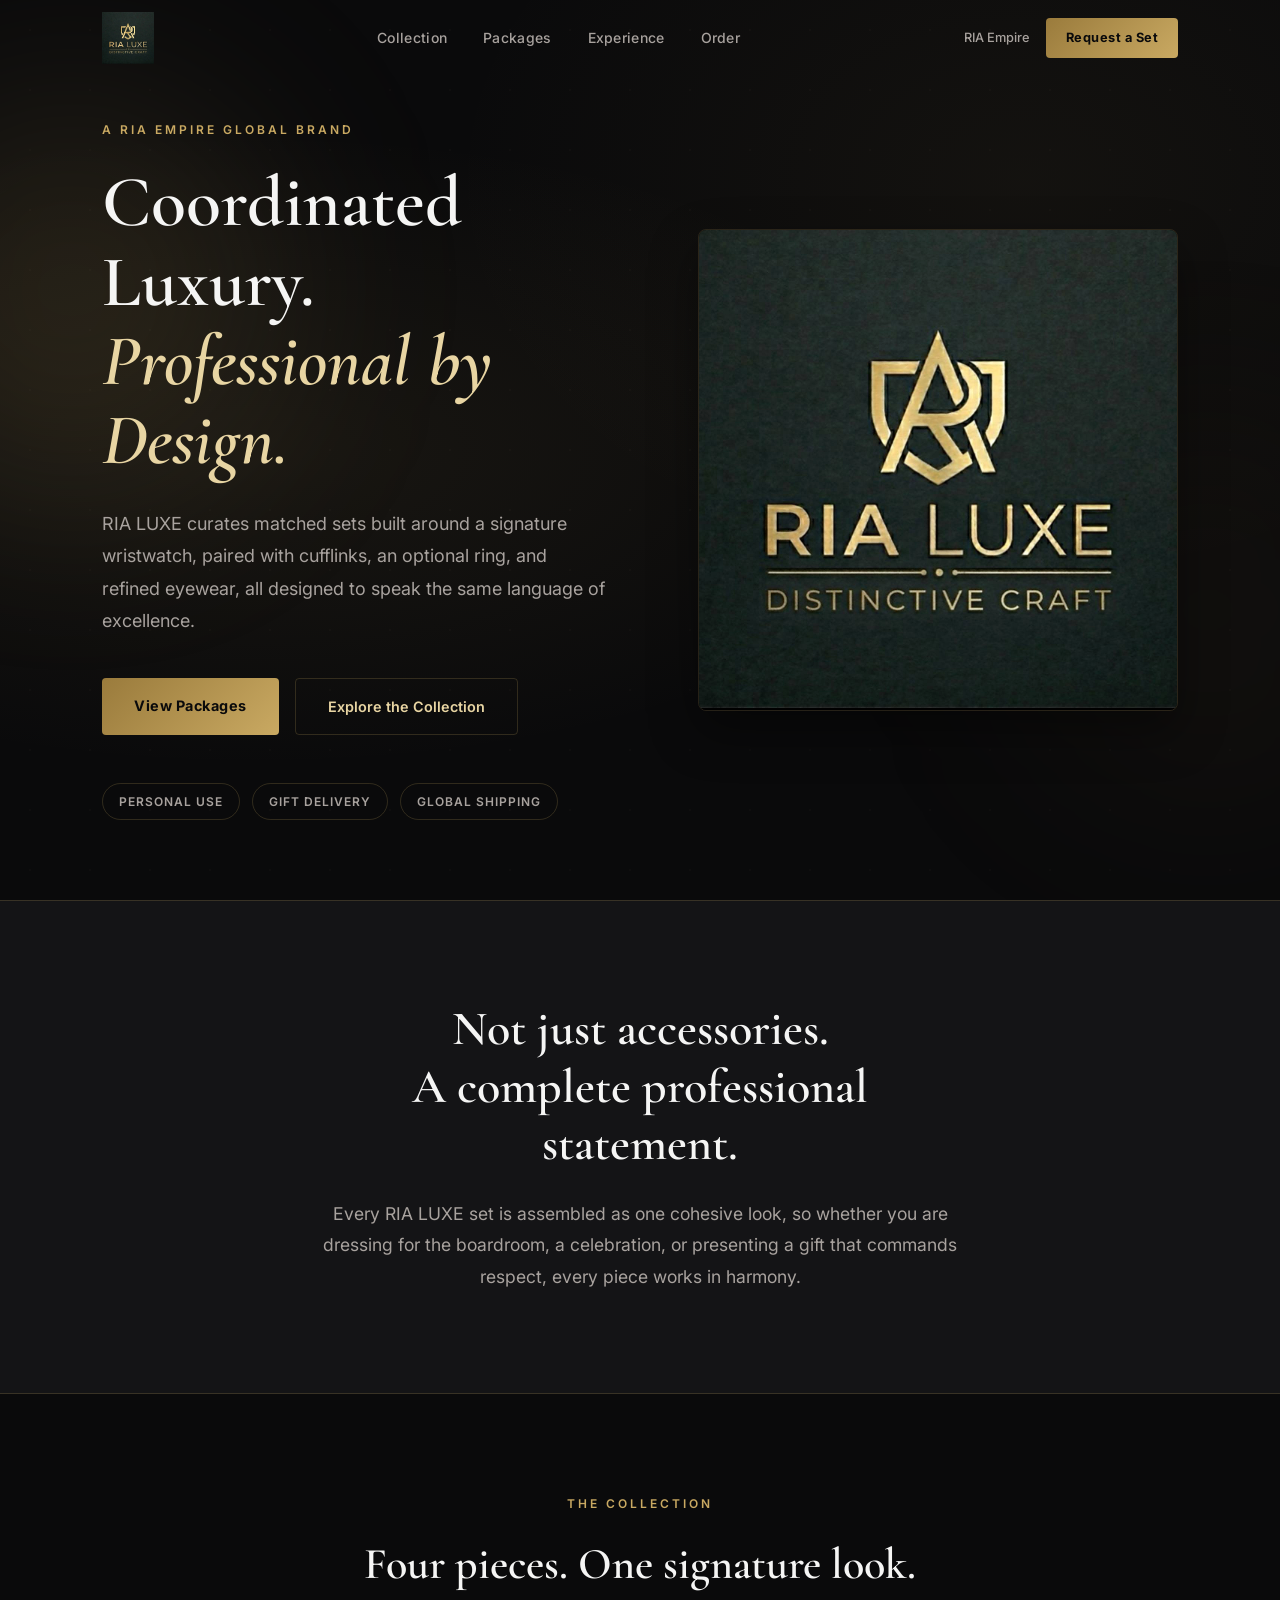
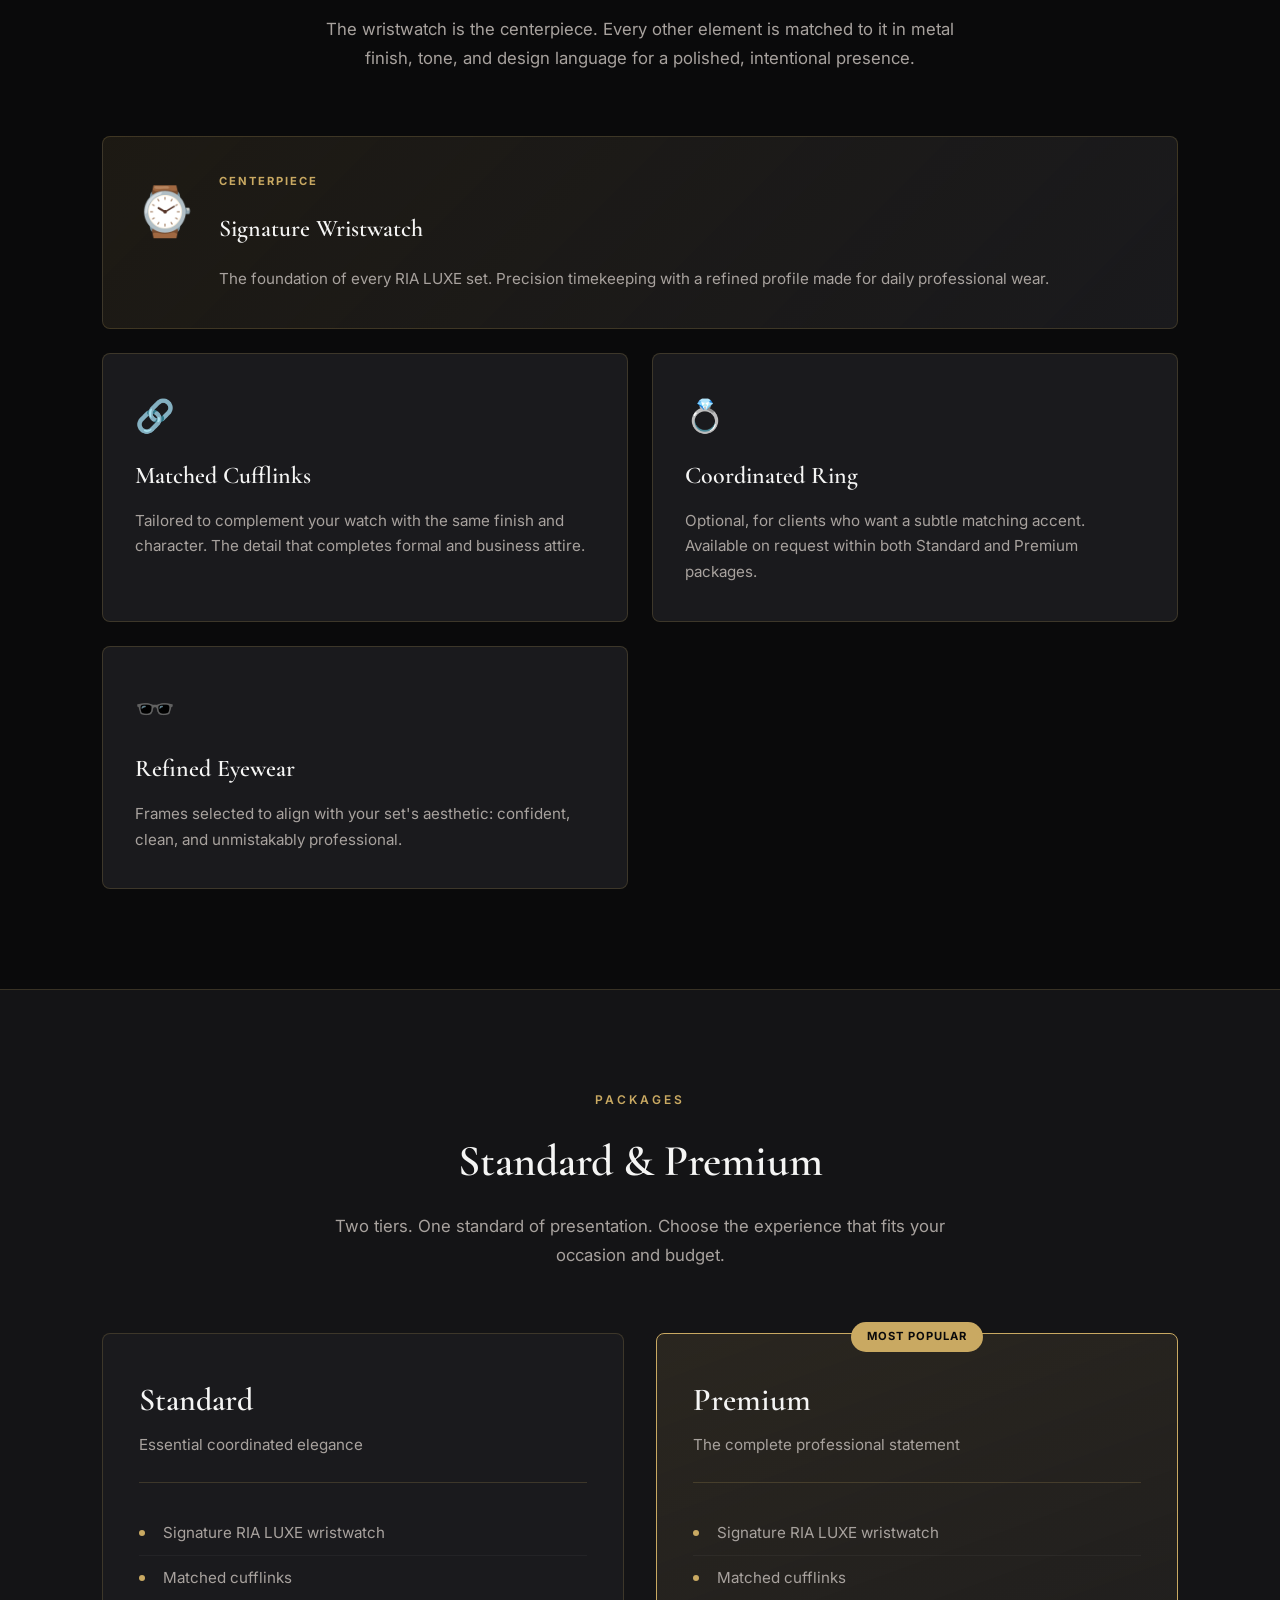
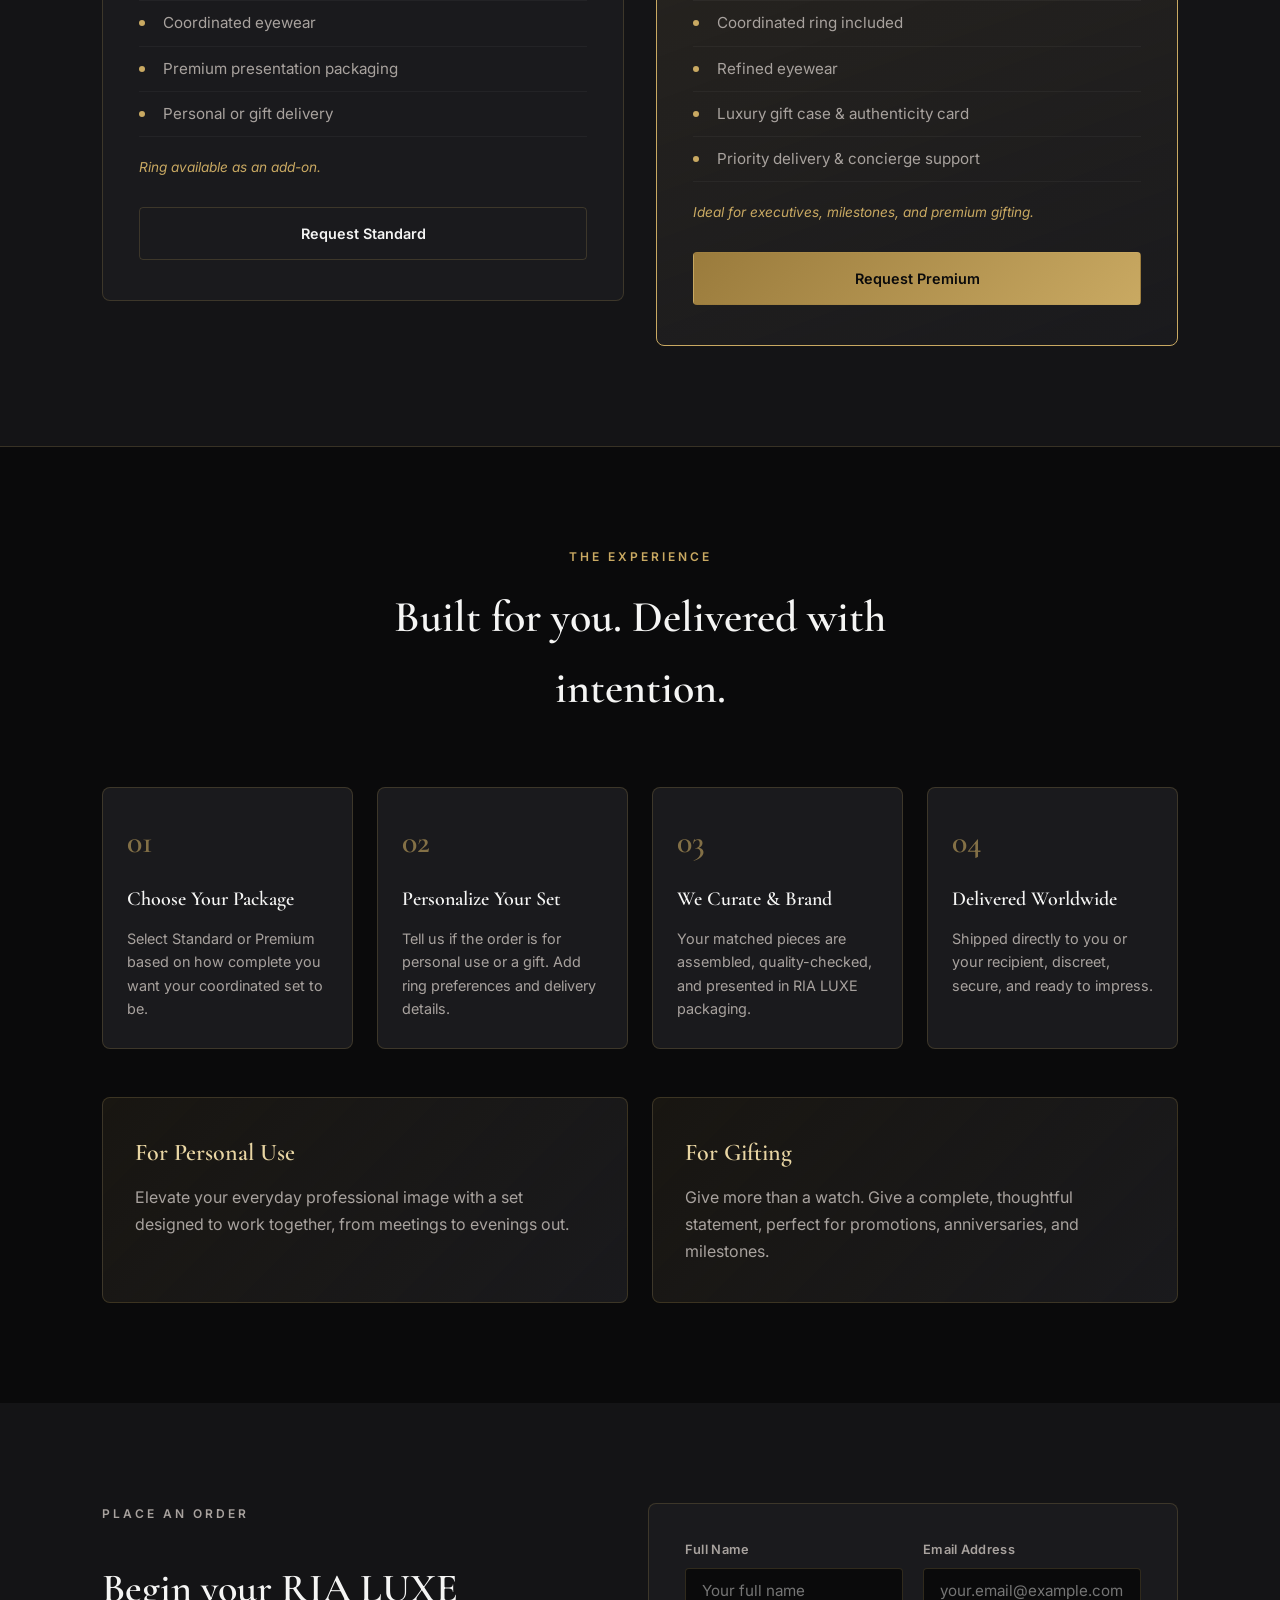
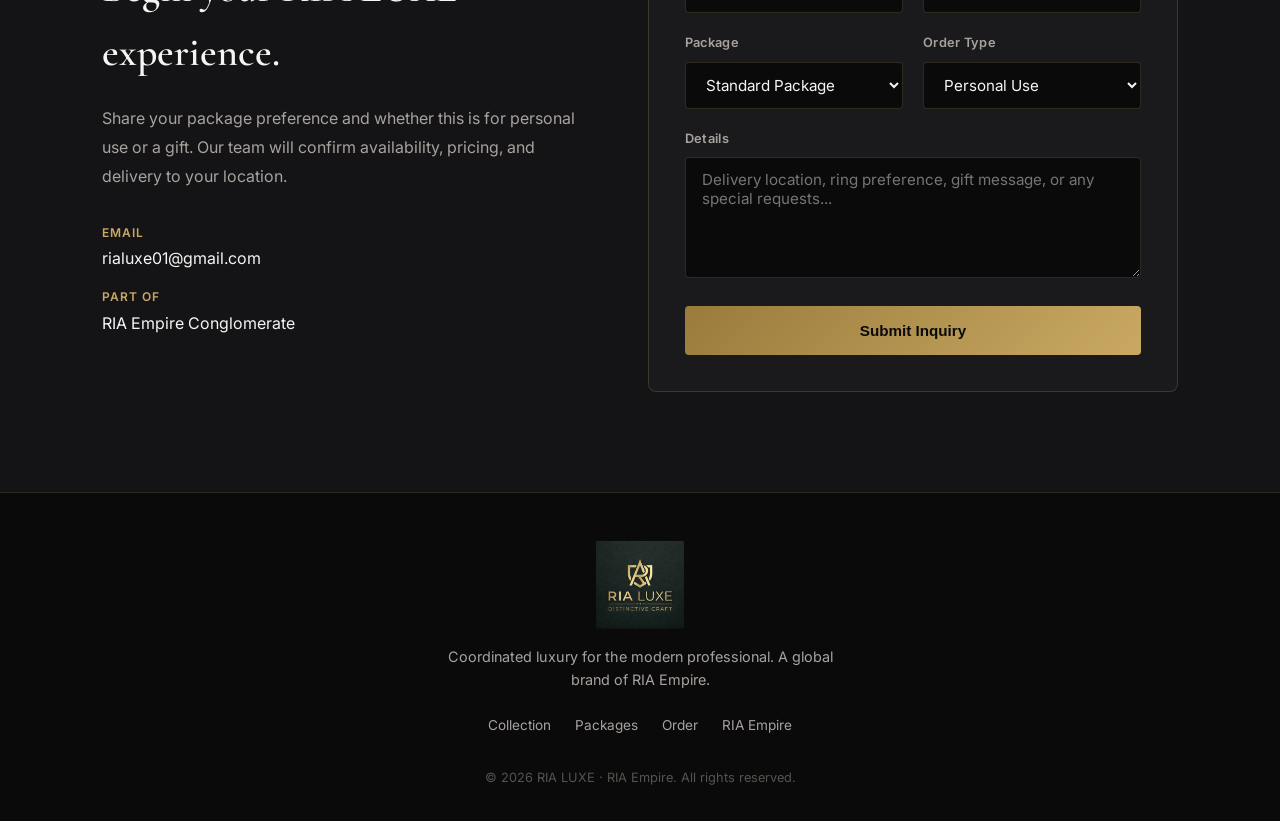
==== ria-luxe/index.html @ c44c6bfd "fix: double dash" ====
<!DOCTYPE html>
<html lang="en">
<head>
    <meta charset="UTF-8">
    <meta name="viewport" content="width=device-width, initial-scale=1.0">
    <title>RIA LUXE | Coordinated Luxury for the Modern Professional</title>
    <meta name="description" content="RIA LUXE delivers matched luxury sets with wristwatches, cufflinks, rings, and eyewear in Standard and Premium packages for personal use or gifting.">
    <link rel="icon" type="image/png" href="../public/rialuxe.png" />
    <link rel="stylesheet" href="styles.css">
    <link href="https://fonts.googleapis.com/css2?family=Cormorant+Garamond:ital,wght@0,400;0,600;0,700;1,400&family=Inter:wght@300;400;500;600;700&display=swap" rel="stylesheet">
</head>
<body>
    <nav class="luxe-nav" id="navbar">
        <div class="nav-container">
            <a href="index.html" class="nav-brand">
                <img src="../public/rialuxe.png" alt="RIA LUXE" class="nav-brand-image brand-image" width="180" height="52" decoding="async">
            </a>

            <div class="nav-menu" id="nav-menu">
                <a href="#collection" class="nav-link">Collection</a>
                <a href="#packages" class="nav-link">Packages</a>
                <a href="#experience" class="nav-link">Experience</a>
                <a href="#order" class="nav-link">Order</a>
            </div>

            <div class="nav-actions">
                <a href="../index.html" class="nav-empire-link">RIA Empire</a>
                <a href="#order" class="btn-nav-primary">Request a Set</a>
            </div>

            <button class="nav-toggle" id="nav-toggle" aria-label="Toggle menu">
                <span></span>
                <span></span>
                <span></span>
            </button>
        </div>
    </nav>

    <section class="hero" id="home">
        <div class="hero-overlay"></div>
        <div class="hero-glow hero-glow-left"></div>
        <div class="hero-glow hero-glow-right"></div>

        <div class="container hero-layout">
            <div class="hero-content">
                <p class="hero-eyebrow">A RIA Empire Global Brand</p>
                <h1 class="hero-title">Coordinated Luxury.<br><em>Professional by Design.</em></h1>
                <p class="hero-description">
                    RIA LUXE curates matched sets built around a signature wristwatch, paired with cufflinks,
                    an optional ring, and refined eyewear, all designed to speak the same language of excellence.
                </p>
                <div class="hero-actions">
                    <a href="#packages" class="btn-primary">View Packages</a>
                    <a href="#collection" class="btn-secondary">Explore the Collection</a>
                </div>
                <div class="hero-badges">
                    <span>Personal Use</span>
                    <span>Gift Delivery</span>
                    <span>Global Shipping</span>
                </div>
            </div>

            <div class="hero-visual">
                <img src="../public/rialuxe.png" alt="RIA LUXE, Distinctive Craft" class="hero-brand-image brand-image" width="1274" height="1280" decoding="async" fetchpriority="high">
            </div>
        </div>
    </section>

    <section class="statement">
        <div class="container statement-content">
            <h2>Not just accessories.<br>A complete professional statement.</h2>
            <p>
                Every RIA LUXE set is assembled as one cohesive look, so whether you are dressing for the boardroom,
                a celebration, or presenting a gift that commands respect, every piece works in harmony.
            </p>
        </div>
    </section>

    <section class="collection" id="collection">
        <div class="container">
            <div class="section-header">
                <p class="section-eyebrow">The Collection</p>
                <h2 class="section-title">Four pieces. One signature look.</h2>
                <p class="section-subtitle">
                    The wristwatch is the centerpiece. Every other element is matched to it in metal finish,
                    tone, and design language for a polished, intentional presence.
                </p>
            </div>

            <div class="collection-grid">
                <article class="collection-card collection-card-featured">
                    <div class="collection-icon">⌚</div>
                    <span class="collection-tag">Centerpiece</span>
                    <h3>Signature Wristwatch</h3>
                    <p>The foundation of every RIA LUXE set. Precision timekeeping with a refined profile made for daily professional wear.</p>
                </article>

                <article class="collection-card">
                    <div class="collection-icon">🔗</div>
                    <h3>Matched Cufflinks</h3>
                    <p>Tailored to complement your watch with the same finish and character. The detail that completes formal and business attire.</p>
                </article>

                <article class="collection-card">
                    <div class="collection-icon">💍</div>
                    <h3>Coordinated Ring</h3>
                    <p>Optional, for clients who want a subtle matching accent. Available on request within both Standard and Premium packages.</p>
                </article>

                <article class="collection-card">
                    <div class="collection-icon">🕶️</div>
                    <h3>Refined Eyewear</h3>
                    <p>Frames selected to align with your set's aesthetic: confident, clean, and unmistakably professional.</p>
                </article>
            </div>
        </div>
    </section>

    <section class="packages" id="packages">
        <div class="container">
            <div class="section-header">
                <p class="section-eyebrow">Packages</p>
                <h2 class="section-title">Standard & Premium</h2>
                <p class="section-subtitle">
                    Two tiers. One standard of presentation. Choose the experience that fits your occasion and budget.
                </p>
            </div>

            <div class="packages-grid">
                <article class="package-card">
                    <div class="package-header">
                        <h3>Standard</h3>
                        <p class="package-tagline">Essential coordinated elegance</p>
                    </div>
                    <ul class="package-list">
                        <li>Signature RIA LUXE wristwatch</li>
                        <li>Matched cufflinks</li>
                        <li>Coordinated eyewear</li>
                        <li>Premium presentation packaging</li>
                        <li>Personal or gift delivery</li>
                    </ul>
                    <p class="package-note">Ring available as an add-on.</p>
                    <a href="#order" class="btn-package">Request Standard</a>
                </article>

                <article class="package-card package-card-premium">
                    <div class="package-badge">Most Popular</div>
                    <div class="package-header">
                        <h3>Premium</h3>
                        <p class="package-tagline">The complete professional statement</p>
                    </div>
                    <ul class="package-list">
                        <li>Signature RIA LUXE wristwatch</li>
                        <li>Matched cufflinks</li>
                        <li>Coordinated ring included</li>
                        <li>Refined eyewear</li>
                        <li>Luxury gift case & authenticity card</li>
                        <li>Priority delivery & concierge support</li>
                    </ul>
                    <p class="package-note">Ideal for executives, milestones, and premium gifting.</p>
                    <a href="#order" class="btn-package btn-package-premium">Request Premium</a>
                </article>
            </div>
        </div>
    </section>

    <section class="experience" id="experience">
        <div class="container">
            <div class="section-header">
                <p class="section-eyebrow">The Experience</p>
                <h2 class="section-title">Built for you. Delivered with intention.</h2>
            </div>

            <div class="experience-grid">
                <article class="experience-card">
                    <span class="experience-step">01</span>
                    <h3>Choose Your Package</h3>
                    <p>Select Standard or Premium based on how complete you want your coordinated set to be.</p>
                </article>
                <article class="experience-card">
                    <span class="experience-step">02</span>
                    <h3>Personalize Your Set</h3>
                    <p>Tell us if the order is for personal use or a gift. Add ring preferences and delivery details.</p>
                </article>
                <article class="experience-card">
                    <span class="experience-step">03</span>
                    <h3>We Curate & Brand</h3>
                    <p>Your matched pieces are assembled, quality-checked, and presented in RIA LUXE packaging.</p>
                </article>
                <article class="experience-card">
                    <span class="experience-step">04</span>
                    <h3>Delivered Worldwide</h3>
                    <p>Shipped directly to you or your recipient, discreet, secure, and ready to impress.</p>
                </article>
            </div>

            <div class="audience-split">
                <div class="audience-card">
                    <h3>For Personal Use</h3>
                    <p>Elevate your everyday professional image with a set designed to work together, from meetings to evenings out.</p>
                </div>
                <div class="audience-card">
                    <h3>For Gifting</h3>
                    <p>Give more than a watch. Give a complete, thoughtful statement, perfect for promotions, anniversaries, and milestones.</p>
                </div>
            </div>
        </div>
    </section>

    <section class="order" id="order">
        <div class="container order-content">
            <div class="order-info">
                <p class="section-eyebrow">Place an Order</p>
                <h2>Begin your RIA LUXE experience.</h2>
                <p>
                    Share your package preference and whether this is for personal use or a gift.
                    Our team will confirm availability, pricing, and delivery to your location.
                </p>
                <div class="order-contact">
                    <div class="order-contact-item">
                        <span class="order-label">Email</span>
                        <a href="mailto:rialuxe01@gmail.com">rialuxe01@gmail.com</a>
                    </div>
                    <div class="order-contact-item">
                        <span class="order-label">Part of</span>
                        <a href="../index.html">RIA Empire Conglomerate</a>
                    </div>
                </div>
            </div>

            <form class="order-form" action="https://formspree.io/f/xkgzogdw" method="POST">
                <input type="hidden" name="_subject" value="RIA LUXE Order Inquiry">
                <div class="form-row">
                    <div class="form-group">
                        <label for="name">Full Name</label>
                        <input type="text" id="name" name="name" placeholder="Your full name" required>
                    </div>
                    <div class="form-group">
                        <label for="email">Email Address</label>
                        <input type="email" id="email" name="email" placeholder="your.email@example.com" required>
                    </div>
                </div>
                <div class="form-row">
                    <div class="form-group">
                        <label for="package">Package</label>
                        <select id="package" name="package" required>
                            <option value="standard">Standard Package</option>
                            <option value="premium">Premium Package</option>
                        </select>
                    </div>
                    <div class="form-group">
                        <label for="order-type">Order Type</label>
                        <select id="order-type" name="order_type" required>
                            <option value="personal">Personal Use</option>
                            <option value="gift">Gift for Someone</option>
                        </select>
                    </div>
                </div>
                <div class="form-group">
                    <label for="message">Details</label>
                    <textarea id="message" name="message" rows="5" placeholder="Delivery location, ring preference, gift message, or any special requests..." required></textarea>
                </div>
                <button type="submit" class="btn-submit">Submit Inquiry</button>
            </form>
        </div>
    </section>

    <footer class="luxe-footer">
        <div class="container footer-inner">
            <div class="footer-brand">
                <img src="../public/rialuxe.png" alt="RIA LUXE" class="footer-brand-image brand-image" width="260" height="88" decoding="async">
                <p>Coordinated luxury for the modern professional. A global brand of RIA Empire.</p>
            </div>
            <div class="footer-links">
                <a href="#collection">Collection</a>
                <a href="#packages">Packages</a>
                <a href="#order">Order</a>
                <a href="../index.html">RIA Empire</a>
            </div>
            <p class="footer-copy">&copy; <span id="footer-year"></span> RIA LUXE · RIA Empire. All rights reserved.</p>
        </div>
    </footer>

    <script src="script.js"></script>
</body>
</html>
---- ria-luxe/styles.css ----
* {
    margin: 0;
    padding: 0;
    box-sizing: border-box;
}

:root {
    --bg: #0a0a0b;
    --bg-elevated: #141416;
    --bg-card: #1a1a1d;
    --gold: #c9a962;
    --gold-light: #e8d5a3;
    --gold-dark: #9a7b3c;
    --text: #f5f5f4;
    --text-muted: #a8a29e;
    --border: rgba(201, 169, 98, 0.2);
    --font-display: 'Cormorant Garamond', Georgia, serif;
    --font-body: 'Inter', sans-serif;
}

html {
    scroll-behavior: smooth;
}

body {
    font-family: var(--font-body);
    background: var(--bg);
    color: var(--text);
    line-height: 1.6;
    overflow-x: hidden;
}

.container {
    max-width: 1140px;
    margin: 0 auto;
    padding: 0 clamp(16px, 4vw, 32px);
}

/* Navigation */
.luxe-nav {
    position: fixed;
    top: 0;
    width: 100%;
    z-index: 1000;
    transition: all 0.3s ease;
    border-bottom: 1px solid transparent;
}

.luxe-nav.scrolled {
    background: rgba(10, 10, 11, 0.92);
    -webkit-backdrop-filter: blur(12px);
    backdrop-filter: blur(12px);
    border-bottom-color: var(--border);
}

.nav-container {
    max-width: 1140px;
    margin: 0 auto;
    padding: 0 clamp(16px, 4vw, 32px);
    height: 76px;
    display: flex;
    align-items: center;
    justify-content: space-between;
    gap: 16px;
}

.nav-brand {
    display: flex;
    align-items: center;
    text-decoration: none;
    flex-shrink: 0;
}

.nav-brand-image,
.hero-brand-image,
.footer-brand-image,
.brand-image {
    image-rendering: -webkit-optimize-contrast;
    image-rendering: high-quality;
    transform: translateZ(0);
    backface-visibility: hidden;
}

.nav-brand-image {
    height: 52px;
    width: auto;
    max-width: 180px;
    object-fit: contain;
    object-position: left center;
}

.nav-menu {
    display: flex;
    gap: clamp(20px, 3vw, 36px);
}

.nav-link {
    color: var(--text-muted);
    text-decoration: none;
    font-size: 0.875rem;
    font-weight: 500;
    letter-spacing: 0.3px;
    transition: color 0.2s ease;
}

.nav-link:hover {
    color: var(--gold-light);
}

.nav-actions {
    display: flex;
    align-items: center;
    gap: 16px;
    flex-shrink: 0;
}

.nav-empire-link {
    color: var(--text-muted);
    text-decoration: none;
    font-size: 0.8rem;
    font-weight: 500;
    transition: color 0.2s ease;
}

.nav-empire-link:hover {
    color: var(--gold);
}

.btn-nav-primary {
    background: linear-gradient(135deg, var(--gold-dark), var(--gold));
    color: #0a0a0b;
    text-decoration: none;
    padding: 10px 20px;
    border-radius: 4px;
    font-size: 0.8rem;
    font-weight: 700;
    letter-spacing: 0.5px;
    transition: all 0.25s ease;
}

.btn-nav-primary:hover {
    transform: translateY(-2px);
    box-shadow: 0 8px 24px rgba(201, 169, 98, 0.35);
}

.nav-toggle {
    display: none;
    flex-direction: column;
    gap: 5px;
    background: none;
    border: none;
    cursor: pointer;
    padding: 4px;
}

.nav-toggle span {
    width: 24px;
    height: 2px;
    background: var(--gold);
    transition: all 0.3s ease;
}

/* Hero */
.hero {
    position: relative;
    min-height: 100vh;
    min-height: 100dvh;
    display: flex;
    align-items: center;
    padding: 120px 0 80px;
    background:
        radial-gradient(ellipse at 20% 50%, rgba(201, 169, 98, 0.08) 0%, transparent 50%),
        radial-gradient(ellipse at 80% 20%, rgba(201, 169, 98, 0.05) 0%, transparent 40%),
        var(--bg);
    overflow: hidden;
}

.hero-layout {
    position: relative;
    z-index: 1;
    display: grid;
    grid-template-columns: 1fr 1fr;
    gap: clamp(32px, 5vw, 64px);
    align-items: center;
}

.hero-visual {
    display: flex;
    justify-content: flex-end;
    align-items: center;
    position: relative;
    z-index: 2;
    isolation: isolate;
}

.hero-brand-image {
    width: 100%;
    max-width: min(480px, 100%);
    height: auto;
    display: block;
    border-radius: 8px;
    box-shadow: 0 20px 48px rgba(0, 0, 0, 0.4);
    border: 1px solid rgba(201, 169, 98, 0.15);
}

.hero-overlay {
    position: absolute;
    inset: 0;
    z-index: 0;
    background: url("data:image/svg+xml,%3Csvg width='60' height='60' viewBox='0 0 60 60' xmlns='http://www.w3.org/2000/svg'%3E%3Cg fill='none' fill-rule='evenodd'%3E%3Cg fill='%23c9a962' fill-opacity='0.03'%3E%3Ccircle cx='30' cy='30' r='1'/%3E%3C/g%3E%3C/g%3E%3C/svg%3E");
}

.hero-glow {
    position: absolute;
    width: 400px;
    height: 400px;
    border-radius: 50%;
    filter: blur(100px);
    pointer-events: none;
    z-index: 0;
}

.hero-glow-left {
    top: 10%;
    left: -10%;
    background: rgba(201, 169, 98, 0.12);
}

.hero-glow-right {
    bottom: 10%;
    right: -10%;
    background: rgba(154, 123, 60, 0.05);
}

.hero-content {
    max-width: 560px;
}

.hero-eyebrow {
    font-size: 0.75rem;
    font-weight: 600;
    letter-spacing: 3px;
    text-transform: uppercase;
    color: var(--gold);
    margin-bottom: 24px;
}

.hero-title {
    font-family: var(--font-display);
    font-size: clamp(2.75rem, 7vw, 4.5rem);
    font-weight: 600;
    line-height: 1.1;
    margin-bottom: 28px;
    color: var(--text);
}

.hero-title em {
    font-style: italic;
    color: var(--gold-light);
}

.hero-description {
    font-size: clamp(1rem, 2.5vw, 1.125rem);
    color: var(--text-muted);
    line-height: 1.8;
    margin-bottom: 40px;
    max-width: 600px;
}

.hero-actions {
    display: flex;
    flex-wrap: wrap;
    gap: 16px;
    margin-bottom: 48px;
}

.btn-primary {
    background: linear-gradient(135deg, var(--gold-dark), var(--gold));
    color: #0a0a0b;
    text-decoration: none;
    padding: 16px 32px;
    border-radius: 4px;
    font-weight: 700;
    font-size: 0.9rem;
    letter-spacing: 0.5px;
    transition: all 0.25s ease;
}

.btn-primary:hover {
    transform: translateY(-2px);
    box-shadow: 0 12px 32px rgba(201, 169, 98, 0.35);
}

.btn-secondary {
    color: var(--gold-light);
    text-decoration: none;
    padding: 16px 32px;
    border: 1px solid var(--border);
    border-radius: 4px;
    font-weight: 600;
    font-size: 0.9rem;
    transition: all 0.25s ease;
}

.btn-secondary:hover {
    border-color: var(--gold);
    background: rgba(201, 169, 98, 0.08);
}

.hero-badges {
    display: flex;
    flex-wrap: wrap;
    gap: 12px;
}

.hero-badges span {
    font-size: 0.75rem;
    font-weight: 600;
    letter-spacing: 1px;
    text-transform: uppercase;
    color: var(--text-muted);
    padding: 8px 16px;
    border: 1px solid var(--border);
    border-radius: 100px;
}

/* Statement */
.statement {
    padding: 100px 0;
    border-top: 1px solid var(--border);
    border-bottom: 1px solid var(--border);
    background: var(--bg-elevated);
}

.statement-content {
    text-align: center;
    max-width: 720px;
    margin: 0 auto;
}

.statement-content h2 {
    font-family: var(--font-display);
    font-size: clamp(2rem, 5vw, 3rem);
    font-weight: 600;
    line-height: 1.2;
    margin-bottom: 24px;
    color: var(--text);
}

.statement-content p {
    font-size: 1.1rem;
    color: var(--text-muted);
    line-height: 1.8;
}

/* Sections */
.section-header {
    text-align: center;
    max-width: 640px;
    margin: 0 auto 64px;
}

.section-eyebrow {
    font-size: 0.75rem;
    font-weight: 600;
    letter-spacing: 3px;
    text-transform: uppercase;
    color: var(--gold);
    margin-bottom: 16px;
}

.section-title {
    font-family: var(--font-display);
    font-size: clamp(2rem, 4vw, 2.75rem);
    font-weight: 600;
    margin-bottom: 16px;
    color: var(--text);
}

.section-subtitle {
    color: var(--text-muted);
    font-size: 1.05rem;
    line-height: 1.7;
}

.collection,
.packages,
.experience {
    padding: 100px 0;
}

.collection-grid {
    display: grid;
    grid-template-columns: repeat(2, 1fr);
    gap: 24px;
}

.collection-card {
    background: var(--bg-card);
    border: 1px solid var(--border);
    padding: 36px 32px;
    border-radius: 8px;
    transition: all 0.3s ease;
}

.collection-card:hover {
    border-color: rgba(201, 169, 98, 0.45);
    transform: translateY(-4px);
}

.collection-card-featured {
    grid-column: 1 / -1;
    display: grid;
    grid-template-columns: auto 1fr;
    grid-template-rows: auto auto 1fr;
    column-gap: 24px;
    align-items: start;
    background: linear-gradient(135deg, rgba(201, 169, 98, 0.1), var(--bg-card));
}

.collection-card-featured .collection-icon {
    grid-row: 1 / 3;
    font-size: 3rem;
}

.collection-card-featured h3,
.collection-card-featured p {
    grid-column: 2;
}

.collection-card-featured .collection-tag {
    grid-column: 2;
}

.collection-icon {
    font-size: 2rem;
    margin-bottom: 16px;
}

.collection-tag {
    display: inline-block;
    font-size: 0.7rem;
    font-weight: 700;
    letter-spacing: 2px;
    text-transform: uppercase;
    color: var(--gold);
    margin-bottom: 12px;
}

.collection-card h3 {
    font-family: var(--font-display);
    font-size: 1.5rem;
    font-weight: 600;
    margin-bottom: 12px;
    color: var(--text);
}

.collection-card p {
    color: var(--text-muted);
    font-size: 0.95rem;
    line-height: 1.7;
}

/* Packages */
.packages {
    background: var(--bg-elevated);
    border-top: 1px solid var(--border);
    border-bottom: 1px solid var(--border);
}

.packages-grid {
    display: grid;
    grid-template-columns: repeat(2, 1fr);
    gap: 32px;
    align-items: start;
}

.package-card {
    position: relative;
    background: var(--bg-card);
    border: 1px solid var(--border);
    padding: 40px 36px;
    border-radius: 8px;
}

.package-card-premium {
    border-color: var(--gold);
    background: linear-gradient(160deg, rgba(201, 169, 98, 0.12), var(--bg-card));
}

.package-badge {
    position: absolute;
    top: -12px;
    left: 50%;
    transform: translateX(-50%);
    background: var(--gold);
    color: #0a0a0b;
    font-size: 0.7rem;
    font-weight: 700;
    letter-spacing: 1px;
    text-transform: uppercase;
    padding: 6px 16px;
    border-radius: 100px;
    white-space: nowrap;
}

.package-header {
    margin-bottom: 28px;
    padding-bottom: 24px;
    border-bottom: 1px solid var(--border);
}

.package-header h3 {
    font-family: var(--font-display);
    font-size: 2rem;
    font-weight: 600;
    color: var(--text);
    margin-bottom: 8px;
}

.package-tagline {
    color: var(--text-muted);
    font-size: 0.95rem;
}

.package-list {
    list-style: none;
    margin-bottom: 20px;
}

.package-list li {
    color: var(--text-muted);
    font-size: 0.95rem;
    padding: 10px 0;
    padding-left: 24px;
    position: relative;
    border-bottom: 1px solid rgba(255, 255, 255, 0.04);
}

.package-list li::before {
    content: '';
    position: absolute;
    left: 0;
    top: 50%;
    transform: translateY(-50%);
    width: 6px;
    height: 6px;
    background: var(--gold);
    border-radius: 50%;
}

.package-note {
    font-size: 0.85rem;
    color: var(--gold);
    font-style: italic;
    margin-bottom: 28px;
}

.btn-package {
    display: block;
    text-align: center;
    text-decoration: none;
    padding: 14px 24px;
    border: 1px solid var(--border);
    border-radius: 4px;
    color: var(--text);
    font-weight: 600;
    font-size: 0.9rem;
    transition: all 0.25s ease;
}

.btn-package:hover {
    border-color: var(--gold);
    color: var(--gold-light);
}

.btn-package-premium {
    background: linear-gradient(135deg, var(--gold-dark), var(--gold));
    border-color: transparent;
    color: #0a0a0b;
}

.btn-package-premium:hover {
    transform: translateY(-2px);
    box-shadow: 0 8px 24px rgba(201, 169, 98, 0.35);
    color: #0a0a0b;
}

/* Experience */
.experience-grid {
    display: grid;
    grid-template-columns: repeat(4, 1fr);
    gap: 24px;
    margin-bottom: 48px;
}

.experience-card {
    padding: 28px 24px;
    border: 1px solid var(--border);
    border-radius: 8px;
    background: var(--bg-card);
}

.experience-step {
    display: block;
    font-family: var(--font-display);
    font-size: 2rem;
    font-weight: 600;
    color: var(--gold);
    opacity: 0.6;
    margin-bottom: 16px;
}

.experience-card h3 {
    font-family: var(--font-display);
    font-size: 1.25rem;
    font-weight: 600;
    margin-bottom: 12px;
    color: var(--text);
}

.experience-card p {
    font-size: 0.9rem;
    color: var(--text-muted);
    line-height: 1.6;
}

.audience-split {
    display: grid;
    grid-template-columns: 1fr 1fr;
    gap: 24px;
}

.audience-card {
    padding: 36px 32px;
    background: linear-gradient(135deg, rgba(201, 169, 98, 0.08), var(--bg-card));
    border: 1px solid var(--border);
    border-radius: 8px;
}

.audience-card h3 {
    font-family: var(--font-display);
    font-size: 1.5rem;
    font-weight: 600;
    margin-bottom: 12px;
    color: var(--gold-light);
}

.audience-card p {
    color: var(--text-muted);
    line-height: 1.7;
}

/* Order */
.order {
    padding: 100px 0;
    background: var(--bg-elevated);
}

.order-content {
    display: grid;
    grid-template-columns: 1fr 1.1fr;
    gap: 64px;
    align-items: start;
}

.order-info h2 {
    font-family: var(--font-display);
    font-size: clamp(2rem, 4vw, 2.5rem);
    font-weight: 600;
    margin-bottom: 20px;
    color: var(--text);
}

.order-info > p {
    color: var(--text-muted);
    line-height: 1.8;
    margin-bottom: 32px;
}

.order-contact {
    display: flex;
    flex-direction: column;
    gap: 16px;
}

.order-label {
    display: block;
    font-size: 0.75rem;
    font-weight: 600;
    letter-spacing: 1px;
    text-transform: uppercase;
    color: var(--gold);
    margin-bottom: 4px;
}

.order-contact a {
    color: var(--text);
    text-decoration: none;
    transition: color 0.2s ease;
}

.order-contact a:hover {
    color: var(--gold-light);
}

.order-form {
    background: var(--bg-card);
    border: 1px solid var(--border);
    padding: 36px;
    border-radius: 8px;
}

.form-row {
    display: grid;
    grid-template-columns: 1fr 1fr;
    gap: 20px;
}

.form-group {
    margin-bottom: 20px;
}

.form-group label {
    display: block;
    font-size: 0.8rem;
    font-weight: 600;
    color: var(--text-muted);
    margin-bottom: 8px;
    letter-spacing: 0.3px;
}

.form-group input,
.form-group select,
.form-group textarea {
    width: 100%;
    background: var(--bg);
    border: 1px solid var(--border);
    border-radius: 4px;
    padding: 12px 16px;
    color: var(--text);
    font-family: var(--font-body);
    font-size: 0.95rem;
    transition: border-color 0.2s ease;
}

.form-group input:focus,
.form-group select:focus,
.form-group textarea:focus {
    outline: none;
    border-color: var(--gold);
}

.form-group textarea {
    resize: vertical;
    min-height: 120px;
}

.btn-submit {
    width: 100%;
    background: linear-gradient(135deg, var(--gold-dark), var(--gold));
    color: #0a0a0b;
    border: none;
    padding: 16px 32px;
    border-radius: 4px;
    font-weight: 700;
    font-size: 0.95rem;
    cursor: pointer;
    transition: all 0.25s ease;
}

.btn-submit:hover {
    transform: translateY(-2px);
    box-shadow: 0 8px 24px rgba(201, 169, 98, 0.35);
}

/* Footer */
.luxe-footer {
    padding: 48px 0 32px;
    border-top: 1px solid var(--border);
}

.footer-inner {
    text-align: center;
}

.footer-brand-image {
    height: 88px;
    width: auto;
    max-width: 260px;
    object-fit: contain;
    margin: 0 auto 16px;
    display: block;
}

.footer-brand p {
    color: var(--text-muted);
    font-size: 0.9rem;
    max-width: 400px;
    margin: 0 auto 24px;
}

.footer-links {
    display: flex;
    justify-content: center;
    flex-wrap: wrap;
    gap: 24px;
    margin-bottom: 32px;
}

.footer-links a {
    color: var(--text-muted);
    text-decoration: none;
    font-size: 0.85rem;
    transition: color 0.2s ease;
}

.footer-links a:hover {
    color: var(--gold);
}

.footer-copy {
    color: #57534e;
    font-size: 0.8rem;
}

/* Responsive */
@media (max-width: 1024px) {
    .nav-menu,
    .nav-actions {
        display: none;
    }

    .nav-toggle {
        display: flex;
    }

    .nav-menu {
        position: fixed;
        top: 76px;
        left: -100%;
        width: 100%;
        height: calc(100dvh - 76px);
        background: rgba(10, 10, 11, 0.98);
        flex-direction: column;
        align-items: center;
        padding-top: 40px;
        transition: left 0.3s ease;
        z-index: 999;
    }

    .nav-menu.active {
        left: 0;
        display: flex;
    }

    .experience-grid {
        grid-template-columns: repeat(2, 1fr);
    }
}

@media (max-width: 768px) {
    .collection-grid,
    .packages-grid,
    .audience-split,
    .order-content {
        grid-template-columns: 1fr;
    }

    .collection-card-featured {
        grid-template-columns: 1fr;
    }

    .collection-card-featured .collection-icon {
        grid-row: auto;
    }

    .collection-card-featured h3,
    .collection-card-featured p,
    .collection-card-featured .collection-tag {
        grid-column: 1;
    }

    .form-row {
        grid-template-columns: 1fr;
    }

    .experience-grid {
        grid-template-columns: 1fr;
    }

    .hero-layout {
        grid-template-columns: 1fr;
        text-align: center;
    }

    .hero-content {
        max-width: none;
    }

    .hero-visual {
        justify-content: center;
        order: -1;
    }

    .hero-brand-image {
        max-width: 320px;
    }

    .hero-actions {
        flex-direction: column;
    }

    .btn-primary,
    .btn-secondary {
        text-align: center;
    }
}
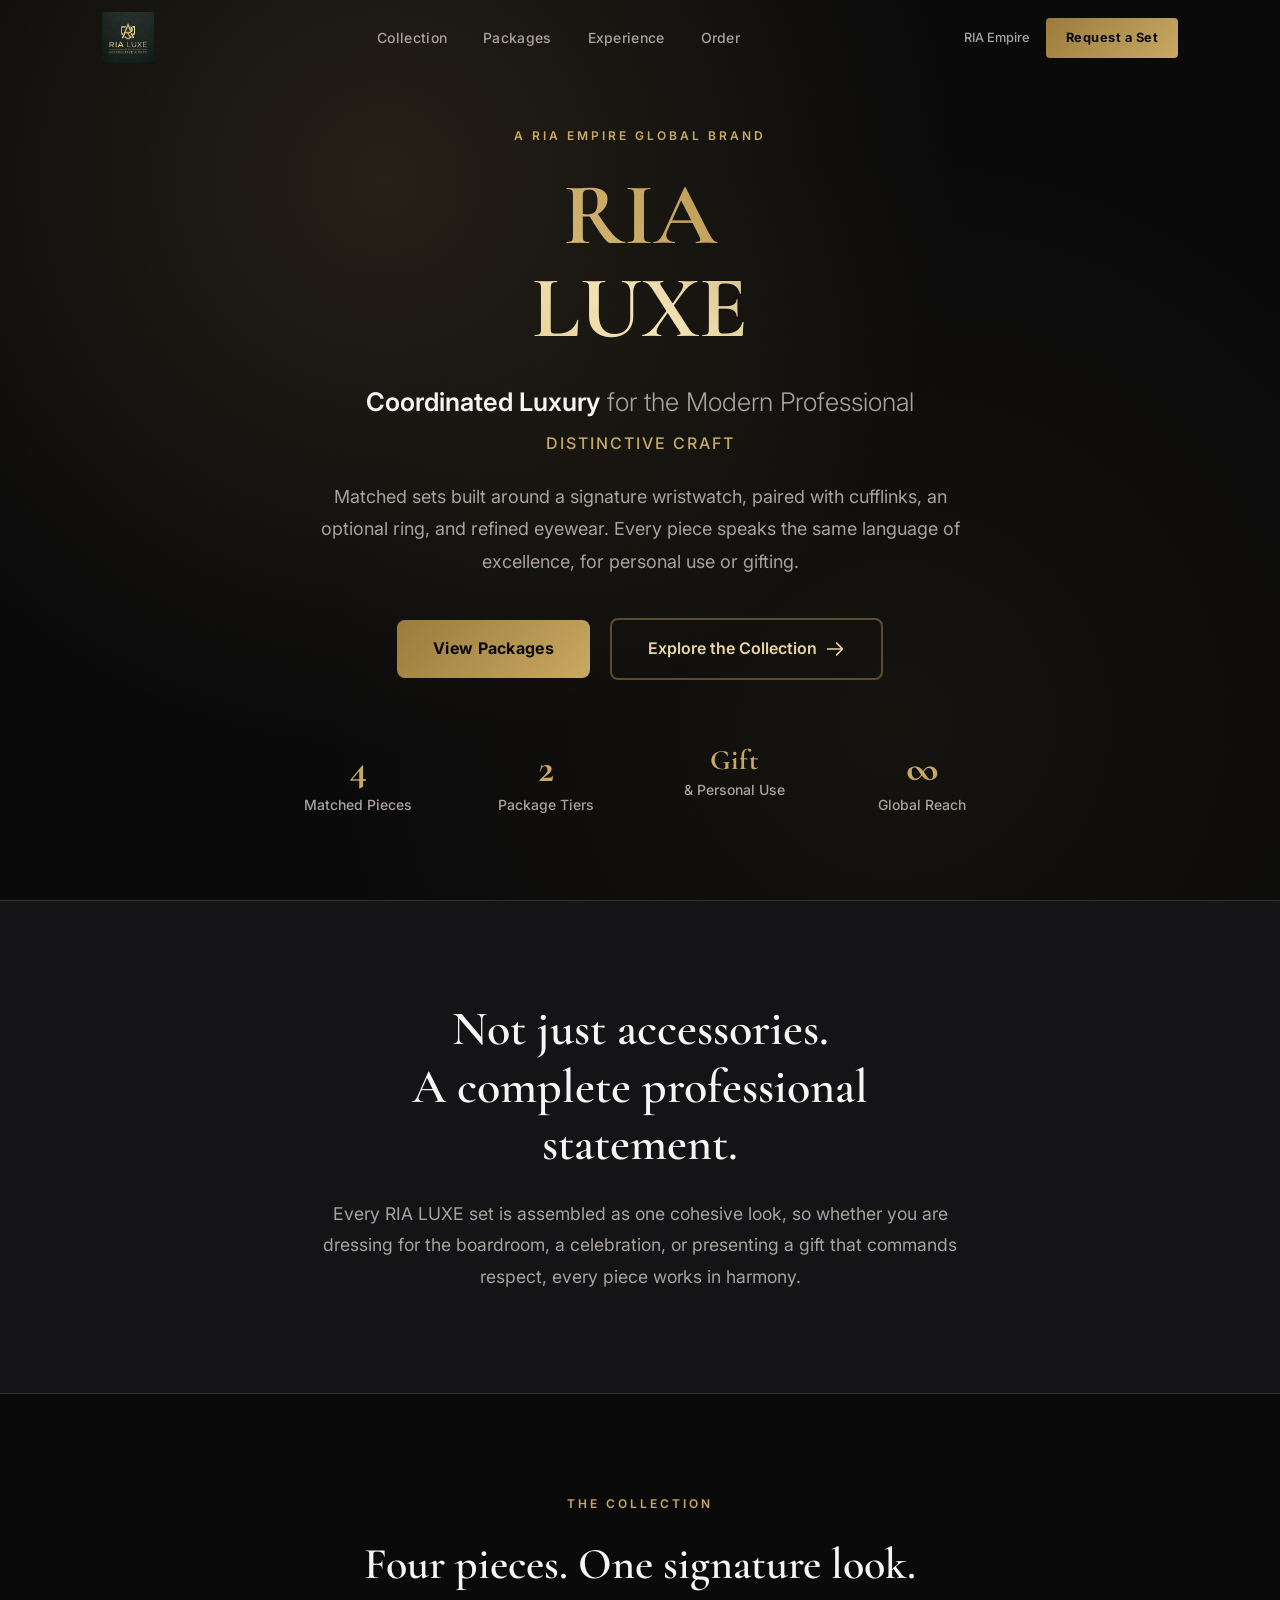
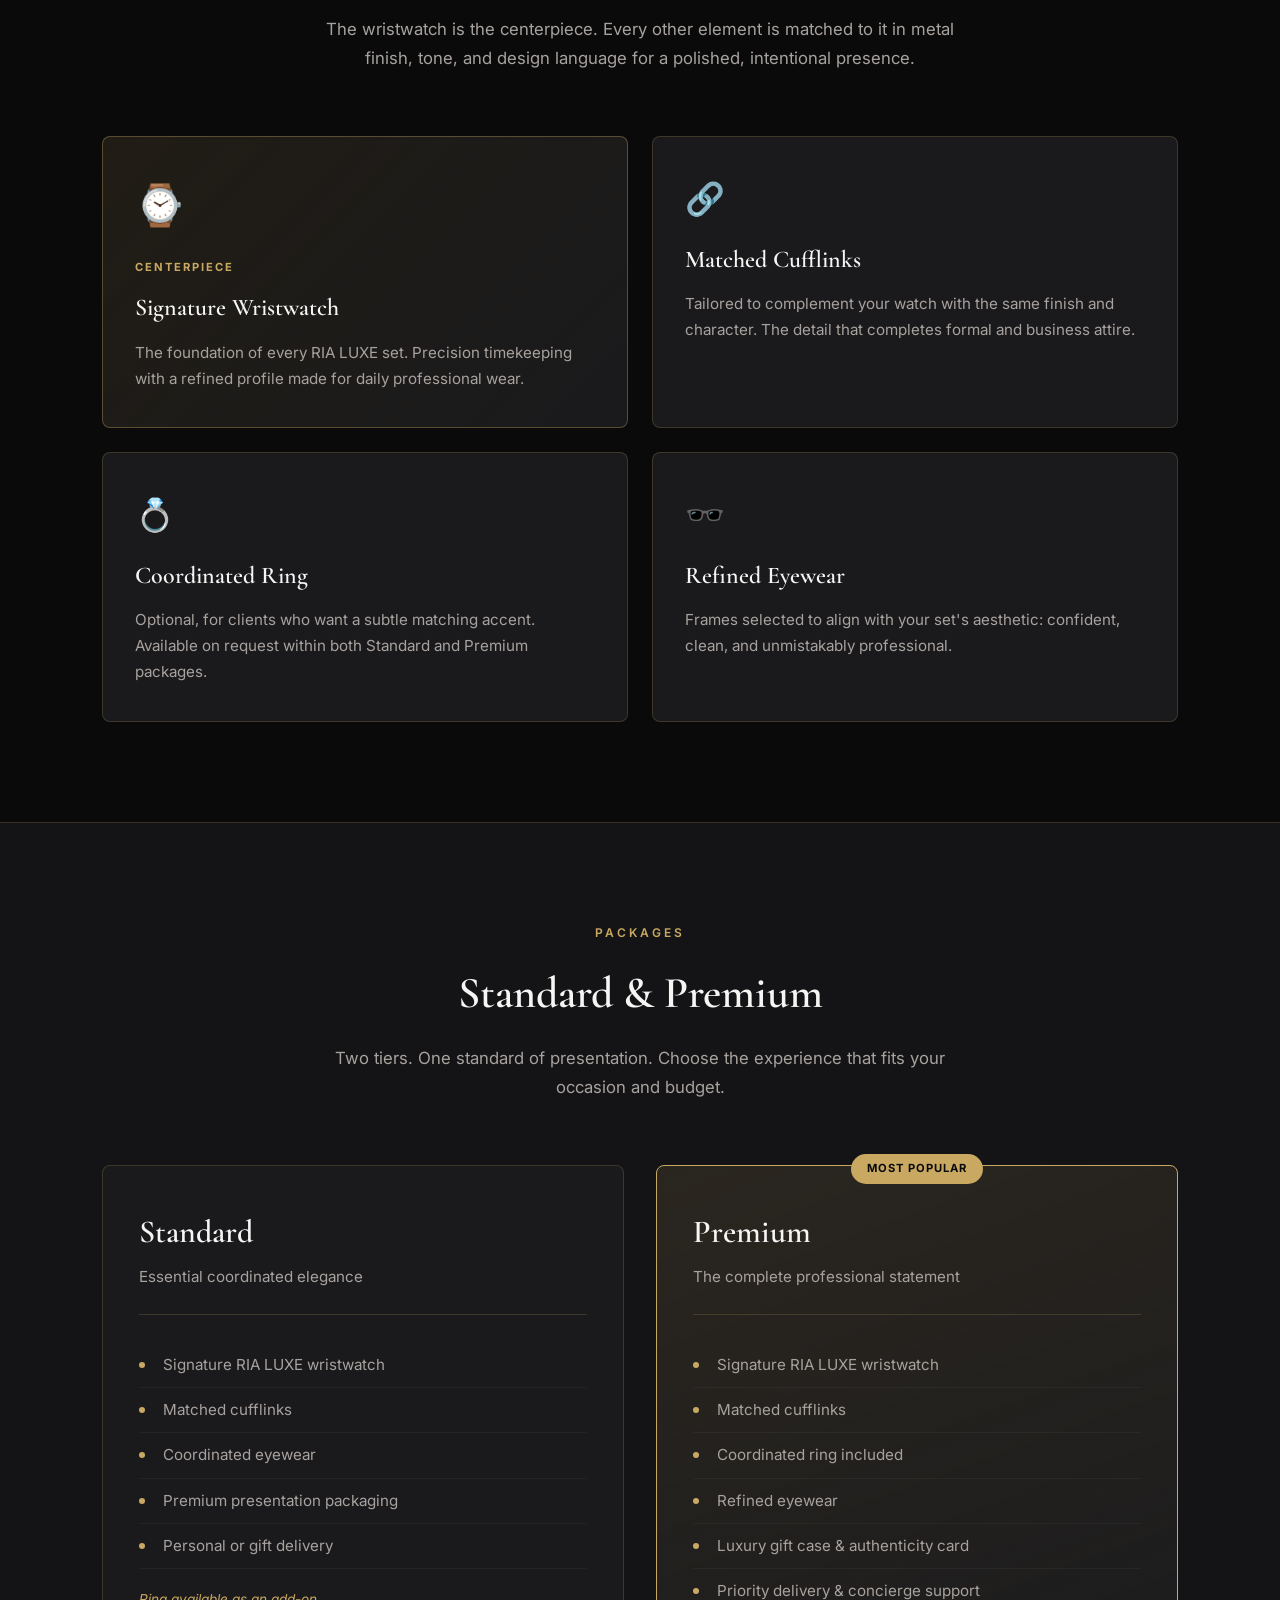
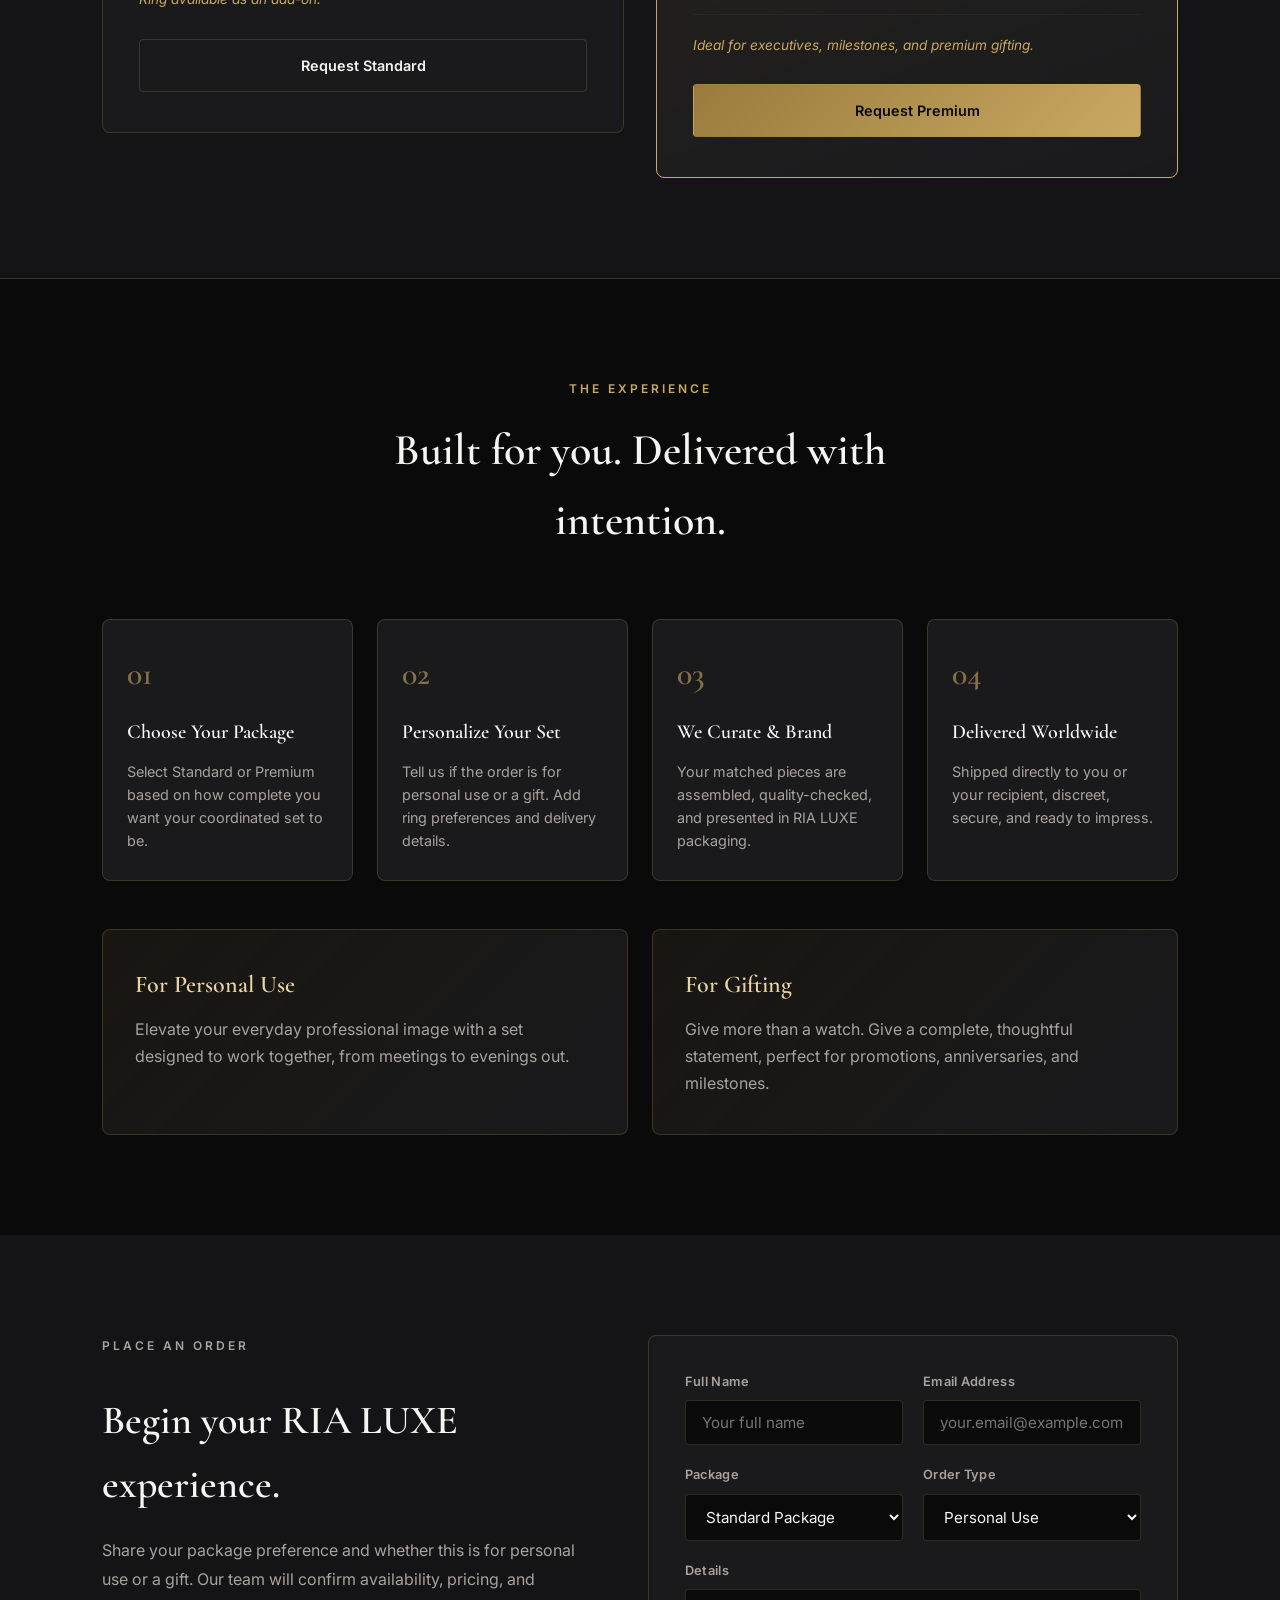
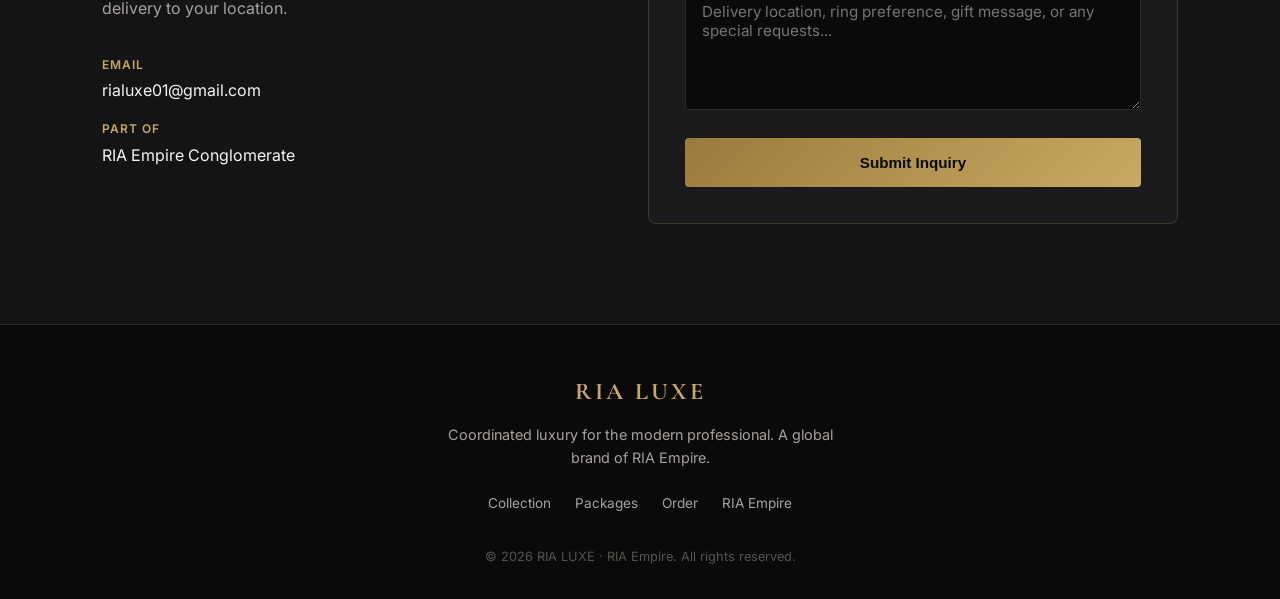
==== commit b4db93e1: "feat: upgarde the first page" ====
--- a/ria-luxe/index.html
+++ b/ria-luxe/index.html
@@ -13,7 +13,7 @@
     <nav class="luxe-nav" id="navbar">
         <div class="nav-container">
             <a href="index.html" class="nav-brand">
-                <img src="../public/rialuxe.png" alt="RIA LUXE" class="nav-brand-image brand-image" width="180" height="52" decoding="async">
+                <img src="../public/rialuxe.png" alt="RIA LUXE" class="nav-brand-image" width="180" height="52" decoding="async">
             </a>
 
             <div class="nav-menu" id="nav-menu">
@@ -37,31 +37,57 @@
     </nav>
 
     <section class="hero" id="home">
-        <div class="hero-overlay"></div>
-        <div class="hero-glow hero-glow-left"></div>
-        <div class="hero-glow hero-glow-right"></div>
-
-        <div class="container hero-layout">
-            <div class="hero-content">
-                <p class="hero-eyebrow">A RIA Empire Global Brand</p>
-                <h1 class="hero-title">Coordinated Luxury.<br><em>Professional by Design.</em></h1>
-                <p class="hero-description">
-                    RIA LUXE curates matched sets built around a signature wristwatch, paired with cufflinks,
-                    an optional ring, and refined eyewear, all designed to speak the same language of excellence.
-                </p>
-                <div class="hero-actions">
-                    <a href="#packages" class="btn-primary">View Packages</a>
-                    <a href="#collection" class="btn-secondary">Explore the Collection</a>
-                </div>
-                <div class="hero-badges">
-                    <span>Personal Use</span>
-                    <span>Gift Delivery</span>
-                    <span>Global Shipping</span>
-                </div>
-            </div>
-
-            <div class="hero-visual">
-                <img src="../public/rialuxe.png" alt="RIA LUXE, Distinctive Craft" class="hero-brand-image brand-image" width="1274" height="1280" decoding="async" fetchpriority="high">
+        <div class="hero-bg">
+            <div class="hero-bg-gradient"></div>
+            <div class="hero-bg-pattern"></div>
+        </div>
+
+        <div class="container hero-content">
+            <p class="hero-eyebrow">A RIA Empire Global Brand</p>
+
+            <h1 class="hero-title">
+                <span class="title-line">RIA</span>
+                <span class="title-line title-line-accent">LUXE</span>
+            </h1>
+
+            <p class="hero-subtitle">
+                <strong>Coordinated Luxury</strong> for the Modern Professional
+                <span class="hero-tagline">Distinctive Craft</span>
+            </p>
+
+            <p class="hero-description">
+                Matched sets built around a signature wristwatch, paired with cufflinks,
+                an optional ring, and refined eyewear. Every piece speaks the same language of excellence,
+                for personal use or gifting.
+            </p>
+
+            <div class="hero-buttons">
+                <a href="#packages" class="btn-hero-primary">View Packages</a>
+                <a href="#collection" class="btn-hero-secondary">
+                    <span>Explore the Collection</span>
+                    <svg class="btn-icon" fill="none" stroke="currentColor" viewBox="0 0 24 24">
+                        <path stroke-linecap="round" stroke-linejoin="round" stroke-width="2" d="M14 5l7 7m0 0l-7 7m7-7H3"></path>
+                    </svg>
+                </a>
+            </div>
+
+            <div class="hero-stats">
+                <div class="stat-item">
+                    <div class="stat-number">4</div>
+                    <div class="stat-label">Matched Pieces</div>
+                </div>
+                <div class="stat-item">
+                    <div class="stat-number">2</div>
+                    <div class="stat-label">Package Tiers</div>
+                </div>
+                <div class="stat-item">
+                    <div class="stat-number stat-number-plain">Gift</div>
+                    <div class="stat-label">& Personal Use</div>
+                </div>
+                <div class="stat-item">
+                    <div class="stat-number">∞</div>
+                    <div class="stat-label">Global Reach</div>
+                </div>
             </div>
         </div>
     </section>
@@ -268,7 +294,7 @@
     <footer class="luxe-footer">
         <div class="container footer-inner">
             <div class="footer-brand">
-                <img src="../public/rialuxe.png" alt="RIA LUXE" class="footer-brand-image brand-image" width="260" height="88" decoding="async">
+                <span class="footer-mark">RIA LUXE</span>
                 <p>Coordinated luxury for the modern professional. A global brand of RIA Empire.</p>
             </div>
             <div class="footer-links">
--- a/ria-luxe/styles.css
+++ b/ria-luxe/styles.css
@@ -71,22 +71,14 @@
     flex-shrink: 0;
 }
 
-.nav-brand-image,
-.hero-brand-image,
-.footer-brand-image,
-.brand-image {
-    image-rendering: -webkit-optimize-contrast;
-    image-rendering: high-quality;
-    transform: translateZ(0);
-    backface-visibility: hidden;
-}
-
 .nav-brand-image {
     height: 52px;
     width: auto;
     max-width: 180px;
     object-fit: contain;
     object-position: left center;
+    image-rendering: -webkit-optimize-contrast;
+    image-rendering: high-quality;
 }
 
 .nav-menu {
@@ -167,73 +159,39 @@
     min-height: 100dvh;
     display: flex;
     align-items: center;
-    padding: 120px 0 80px;
+    justify-content: center;
+    padding: 120px clamp(16px, 4vw, 32px) 80px;
+    overflow: hidden;
+}
+
+.hero-bg {
+    position: absolute;
+    inset: 0;
+    background: var(--bg);
+}
+
+.hero-bg-gradient {
+    position: absolute;
+    inset: 0;
     background:
-        radial-gradient(ellipse at 20% 50%, rgba(201, 169, 98, 0.08) 0%, transparent 50%),
-        radial-gradient(ellipse at 80% 20%, rgba(201, 169, 98, 0.05) 0%, transparent 40%),
-        var(--bg);
-    overflow: hidden;
-}
-
-.hero-layout {
+        radial-gradient(circle at 30% 20%, rgba(201, 169, 98, 0.14) 0%, transparent 50%),
+        radial-gradient(circle at 70% 80%, rgba(154, 123, 60, 0.08) 0%, transparent 50%);
+}
+
+.hero-bg-pattern {
+    position: absolute;
+    inset: 0;
+    background-image: url("data:image/svg+xml,%3Csvg width='60' height='60' viewBox='0 0 60 60' xmlns='http://www.w3.org/2000/svg'%3E%3Cg fill='none' fill-rule='evenodd'%3E%3Cg fill='%23c9a962' fill-opacity='0.04'%3E%3Ccircle cx='30' cy='30' r='1'/%3E%3C/g%3E%3C/g%3E%3C/svg%3E");
+    opacity: 0.6;
+}
+
+.hero-content {
     position: relative;
     z-index: 1;
-    display: grid;
-    grid-template-columns: 1fr 1fr;
-    gap: clamp(32px, 5vw, 64px);
-    align-items: center;
-}
-
-.hero-visual {
-    display: flex;
-    justify-content: flex-end;
-    align-items: center;
-    position: relative;
-    z-index: 2;
-    isolation: isolate;
-}
-
-.hero-brand-image {
+    text-align: center;
     width: 100%;
-    max-width: min(480px, 100%);
-    height: auto;
-    display: block;
-    border-radius: 8px;
-    box-shadow: 0 20px 48px rgba(0, 0, 0, 0.4);
-    border: 1px solid rgba(201, 169, 98, 0.15);
-}
-
-.hero-overlay {
-    position: absolute;
-    inset: 0;
-    z-index: 0;
-    background: url("data:image/svg+xml,%3Csvg width='60' height='60' viewBox='0 0 60 60' xmlns='http://www.w3.org/2000/svg'%3E%3Cg fill='none' fill-rule='evenodd'%3E%3Cg fill='%23c9a962' fill-opacity='0.03'%3E%3Ccircle cx='30' cy='30' r='1'/%3E%3C/g%3E%3C/g%3E%3C/svg%3E");
-}
-
-.hero-glow {
-    position: absolute;
-    width: 400px;
-    height: 400px;
-    border-radius: 50%;
-    filter: blur(100px);
-    pointer-events: none;
-    z-index: 0;
-}
-
-.hero-glow-left {
-    top: 10%;
-    left: -10%;
-    background: rgba(201, 169, 98, 0.12);
-}
-
-.hero-glow-right {
-    bottom: 10%;
-    right: -10%;
-    background: rgba(154, 123, 60, 0.05);
-}
-
-.hero-content {
-    max-width: 560px;
+    max-width: min(820px, 100%);
+    margin: 0 auto;
 }
 
 .hero-eyebrow {
@@ -243,85 +201,166 @@
     text-transform: uppercase;
     color: var(--gold);
     margin-bottom: 24px;
+    animation: fadeInUp 0.8s ease-out both;
 }
 
 .hero-title {
     font-family: var(--font-display);
-    font-size: clamp(2.75rem, 7vw, 4.5rem);
-    font-weight: 600;
-    line-height: 1.1;
+    font-size: clamp(3rem, 8vw, 5.5rem);
+    font-weight: 700;
+    line-height: 1.05;
     margin-bottom: 28px;
-    color: var(--text);
-}
-
-.hero-title em {
-    font-style: italic;
-    color: var(--gold-light);
+    animation: fadeInUp 0.8s ease-out 0.1s both;
+}
+
+.title-line {
+    display: block;
+    background: linear-gradient(45deg, #e8d5a3, #c9a962, #9a7b3c);
+    -webkit-background-clip: text;
+    -webkit-text-fill-color: transparent;
+    background-clip: text;
+}
+
+.title-line-accent {
+    background: linear-gradient(45deg, #c9a962, #f5e6b8, #9a7b3c);
+    -webkit-background-clip: text;
+    -webkit-text-fill-color: transparent;
+    background-clip: text;
+}
+
+.hero-subtitle {
+    font-size: clamp(1.15rem, 3vw, 1.6rem);
+    color: var(--text-muted);
+    margin-bottom: 24px;
+    font-weight: 300;
+    animation: fadeInUp 0.8s ease-out 0.2s both;
+}
+
+.hero-subtitle strong {
+    color: var(--text);
+    font-weight: 600;
+}
+
+.hero-tagline {
+    display: block;
+    font-size: 1rem;
+    color: var(--gold);
+    margin-top: 8px;
+    letter-spacing: 2px;
+    text-transform: uppercase;
+    font-weight: 500;
 }
 
 .hero-description {
     font-size: clamp(1rem, 2.5vw, 1.125rem);
     color: var(--text-muted);
     line-height: 1.8;
-    margin-bottom: 40px;
-    max-width: 600px;
-}
-
-.hero-actions {
+    margin: 0 auto 40px;
+    max-width: 640px;
+    animation: fadeInUp 0.8s ease-out 0.3s both;
+}
+
+.hero-buttons {
     display: flex;
+    gap: clamp(12px, 3vw, 20px);
+    justify-content: center;
+    align-items: center;
     flex-wrap: wrap;
-    gap: 16px;
-    margin-bottom: 48px;
-}
-
-.btn-primary {
+    margin-bottom: 64px;
+    animation: fadeInUp 0.8s ease-out 0.4s both;
+}
+
+.btn-hero-primary {
     background: linear-gradient(135deg, var(--gold-dark), var(--gold));
     color: #0a0a0b;
     text-decoration: none;
-    padding: 16px 32px;
-    border-radius: 4px;
+    padding: 16px 36px;
+    border-radius: 8px;
     font-weight: 700;
-    font-size: 0.9rem;
-    letter-spacing: 0.5px;
+    font-size: 1rem;
+    letter-spacing: 0.3px;
     transition: all 0.25s ease;
 }
 
-.btn-primary:hover {
-    transform: translateY(-2px);
+.btn-hero-primary:hover {
+    transform: translateY(-3px);
     box-shadow: 0 12px 32px rgba(201, 169, 98, 0.35);
 }
 
-.btn-secondary {
+.btn-hero-secondary {
     color: var(--gold-light);
     text-decoration: none;
-    padding: 16px 32px;
-    border: 1px solid var(--border);
-    border-radius: 4px;
-    font-weight: 600;
-    font-size: 0.9rem;
+    padding: 16px 36px;
+    border: 2px solid rgba(201, 169, 98, 0.4);
+    border-radius: 8px;
+    font-weight: 600;
+    font-size: 1rem;
     transition: all 0.25s ease;
-}
-
-.btn-secondary:hover {
+    display: inline-flex;
+    align-items: center;
+    gap: 8px;
+}
+
+.btn-hero-secondary:hover {
     border-color: var(--gold);
     background: rgba(201, 169, 98, 0.08);
-}
-
-.hero-badges {
-    display: flex;
-    flex-wrap: wrap;
-    gap: 12px;
-}
-
-.hero-badges span {
-    font-size: 0.75rem;
-    font-weight: 600;
+    transform: translateY(-3px);
+}
+
+.btn-icon {
+    width: 20px;
+    height: 20px;
+    transition: transform 0.25s ease;
+}
+
+.btn-hero-secondary:hover .btn-icon {
+    transform: translateX(4px);
+}
+
+.hero-stats {
+    display: grid;
+    grid-template-columns: repeat(4, minmax(0, 1fr));
+    gap: clamp(16px, 3vw, 32px);
+    max-width: 720px;
+    margin: 0 auto;
+    animation: fadeInUp 0.8s ease-out 0.5s both;
+}
+
+.stat-item {
+    text-align: center;
+    min-width: 0;
+}
+
+.stat-number {
+    font-family: var(--font-display);
+    font-size: clamp(1.75rem, 4vw, 2.5rem);
+    font-weight: 700;
+    color: var(--gold);
+    margin-bottom: 4px;
+    line-height: 1.2;
+}
+
+.stat-number-plain {
+    font-size: clamp(1.25rem, 3vw, 1.75rem);
     letter-spacing: 1px;
-    text-transform: uppercase;
-    color: var(--text-muted);
-    padding: 8px 16px;
-    border: 1px solid var(--border);
-    border-radius: 100px;
+}
+
+.stat-label {
+    font-size: clamp(0.7rem, 2vw, 0.875rem);
+    color: var(--text-muted);
+    font-weight: 500;
+    line-height: 1.3;
+}
+
+@keyframes fadeInUp {
+    from {
+        opacity: 0;
+        transform: translateY(24px);
+    }
+    to {
+        opacity: 1;
+        transform: translateY(0);
+    }
 }
 
 /* Statement */
@@ -409,27 +448,12 @@
 }
 
 .collection-card-featured {
-    grid-column: 1 / -1;
-    display: grid;
-    grid-template-columns: auto 1fr;
-    grid-template-rows: auto auto 1fr;
-    column-gap: 24px;
-    align-items: start;
-    background: linear-gradient(135deg, rgba(201, 169, 98, 0.1), var(--bg-card));
+    background: linear-gradient(135deg, rgba(201, 169, 98, 0.12), var(--bg-card));
+    border-color: rgba(201, 169, 98, 0.35);
 }
 
 .collection-card-featured .collection-icon {
-    grid-row: 1 / 3;
-    font-size: 3rem;
-}
-
-.collection-card-featured h3,
-.collection-card-featured p {
-    grid-column: 2;
-}
-
-.collection-card-featured .collection-tag {
-    grid-column: 2;
+    font-size: 2.5rem;
 }
 
 .collection-icon {
@@ -784,13 +808,14 @@
     text-align: center;
 }
 
-.footer-brand-image {
-    height: 88px;
-    width: auto;
-    max-width: 260px;
-    object-fit: contain;
-    margin: 0 auto 16px;
+.footer-mark {
+    font-family: var(--font-display);
+    font-size: 1.5rem;
+    font-weight: 700;
+    color: var(--gold);
+    letter-spacing: 3px;
     display: block;
+    margin-bottom: 12px;
 }
 
 .footer-brand p {
@@ -867,20 +892,6 @@
         grid-template-columns: 1fr;
     }
 
-    .collection-card-featured {
-        grid-template-columns: 1fr;
-    }
-
-    .collection-card-featured .collection-icon {
-        grid-row: auto;
-    }
-
-    .collection-card-featured h3,
-    .collection-card-featured p,
-    .collection-card-featured .collection-tag {
-        grid-column: 1;
-    }
-
     .form-row {
         grid-template-columns: 1fr;
     }
@@ -889,30 +900,19 @@
         grid-template-columns: 1fr;
     }
 
-    .hero-layout {
-        grid-template-columns: 1fr;
-        text-align: center;
-    }
-
-    .hero-content {
-        max-width: none;
-    }
-
-    .hero-visual {
+    .hero-stats {
+        grid-template-columns: repeat(2, minmax(0, 1fr));
+        max-width: 400px;
+    }
+
+    .hero-buttons {
+        flex-direction: column;
+        align-items: stretch;
+    }
+
+    .btn-hero-primary,
+    .btn-hero-secondary {
+        width: 100%;
         justify-content: center;
-        order: -1;
-    }
-
-    .hero-brand-image {
-        max-width: 320px;
-    }
-
-    .hero-actions {
-        flex-direction: column;
-    }
-
-    .btn-primary,
-    .btn-secondary {
-        text-align: center;
-    }
-}
+    }
+}
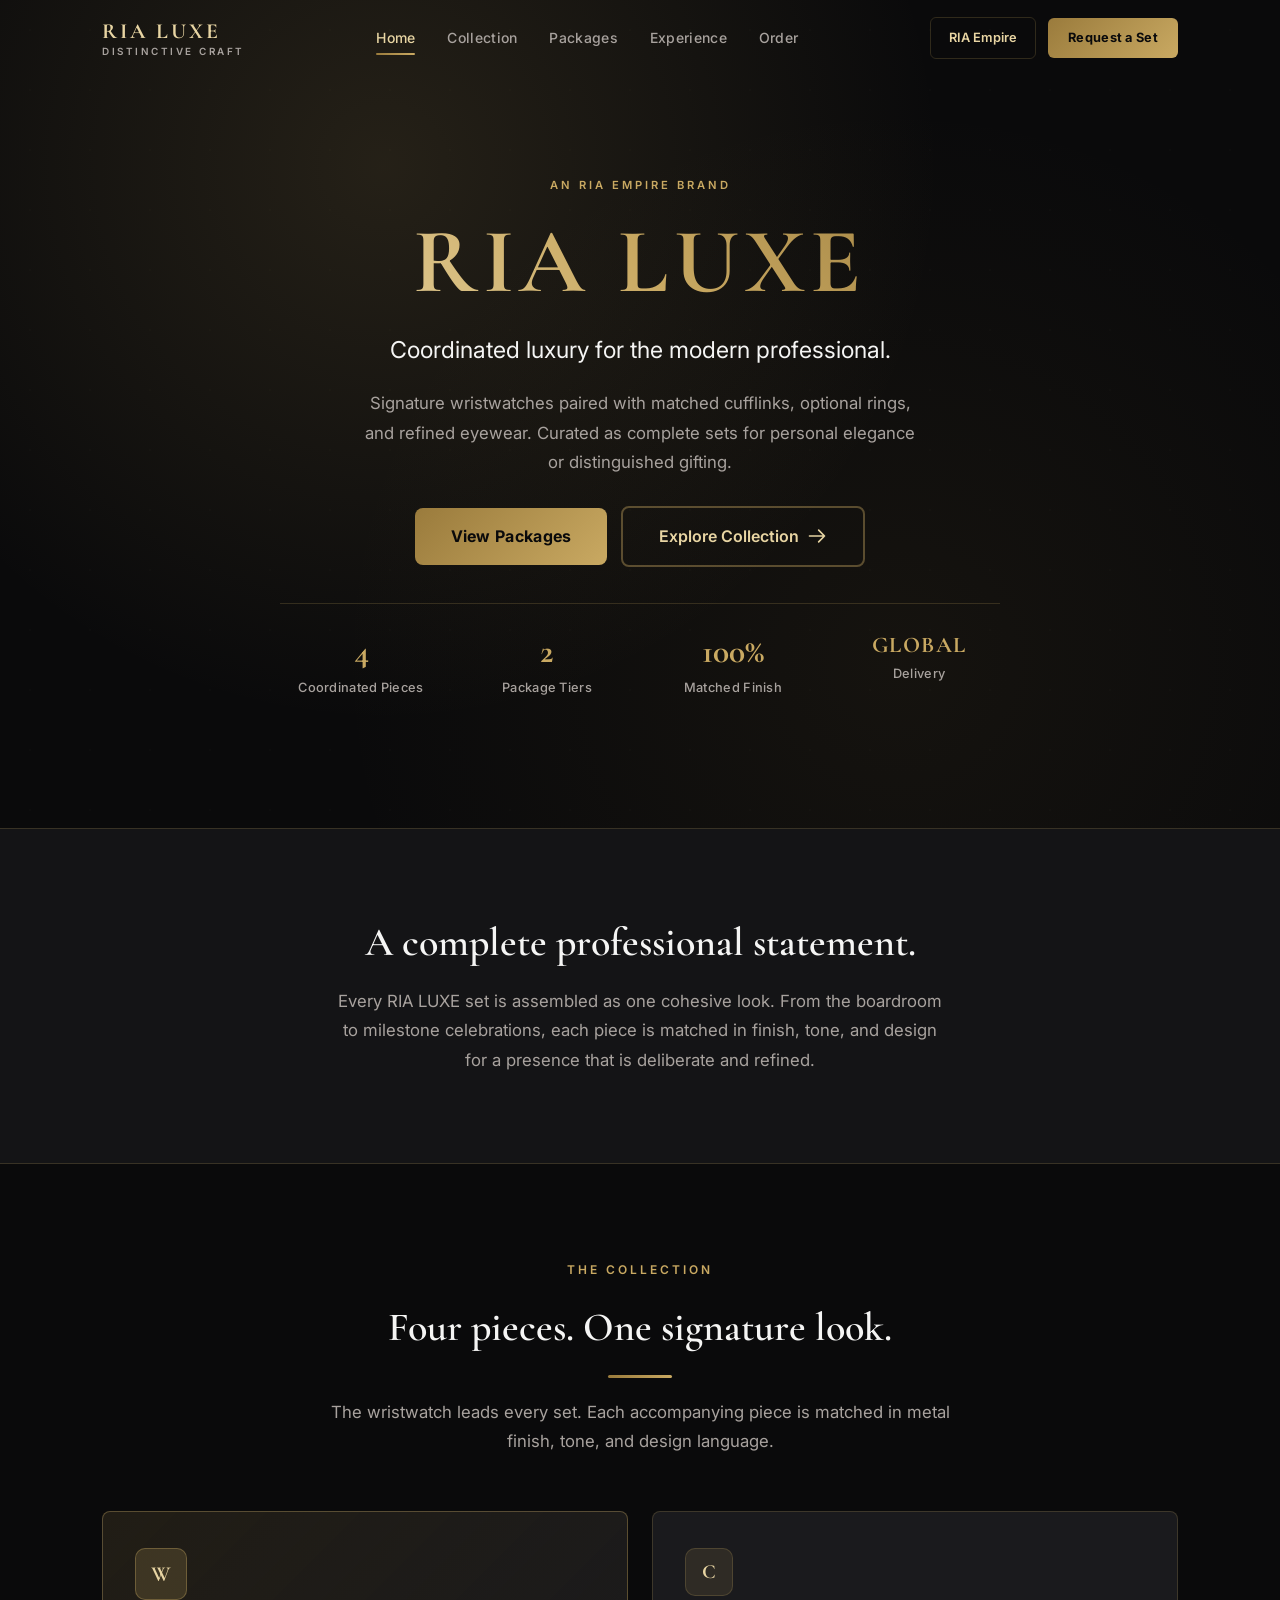
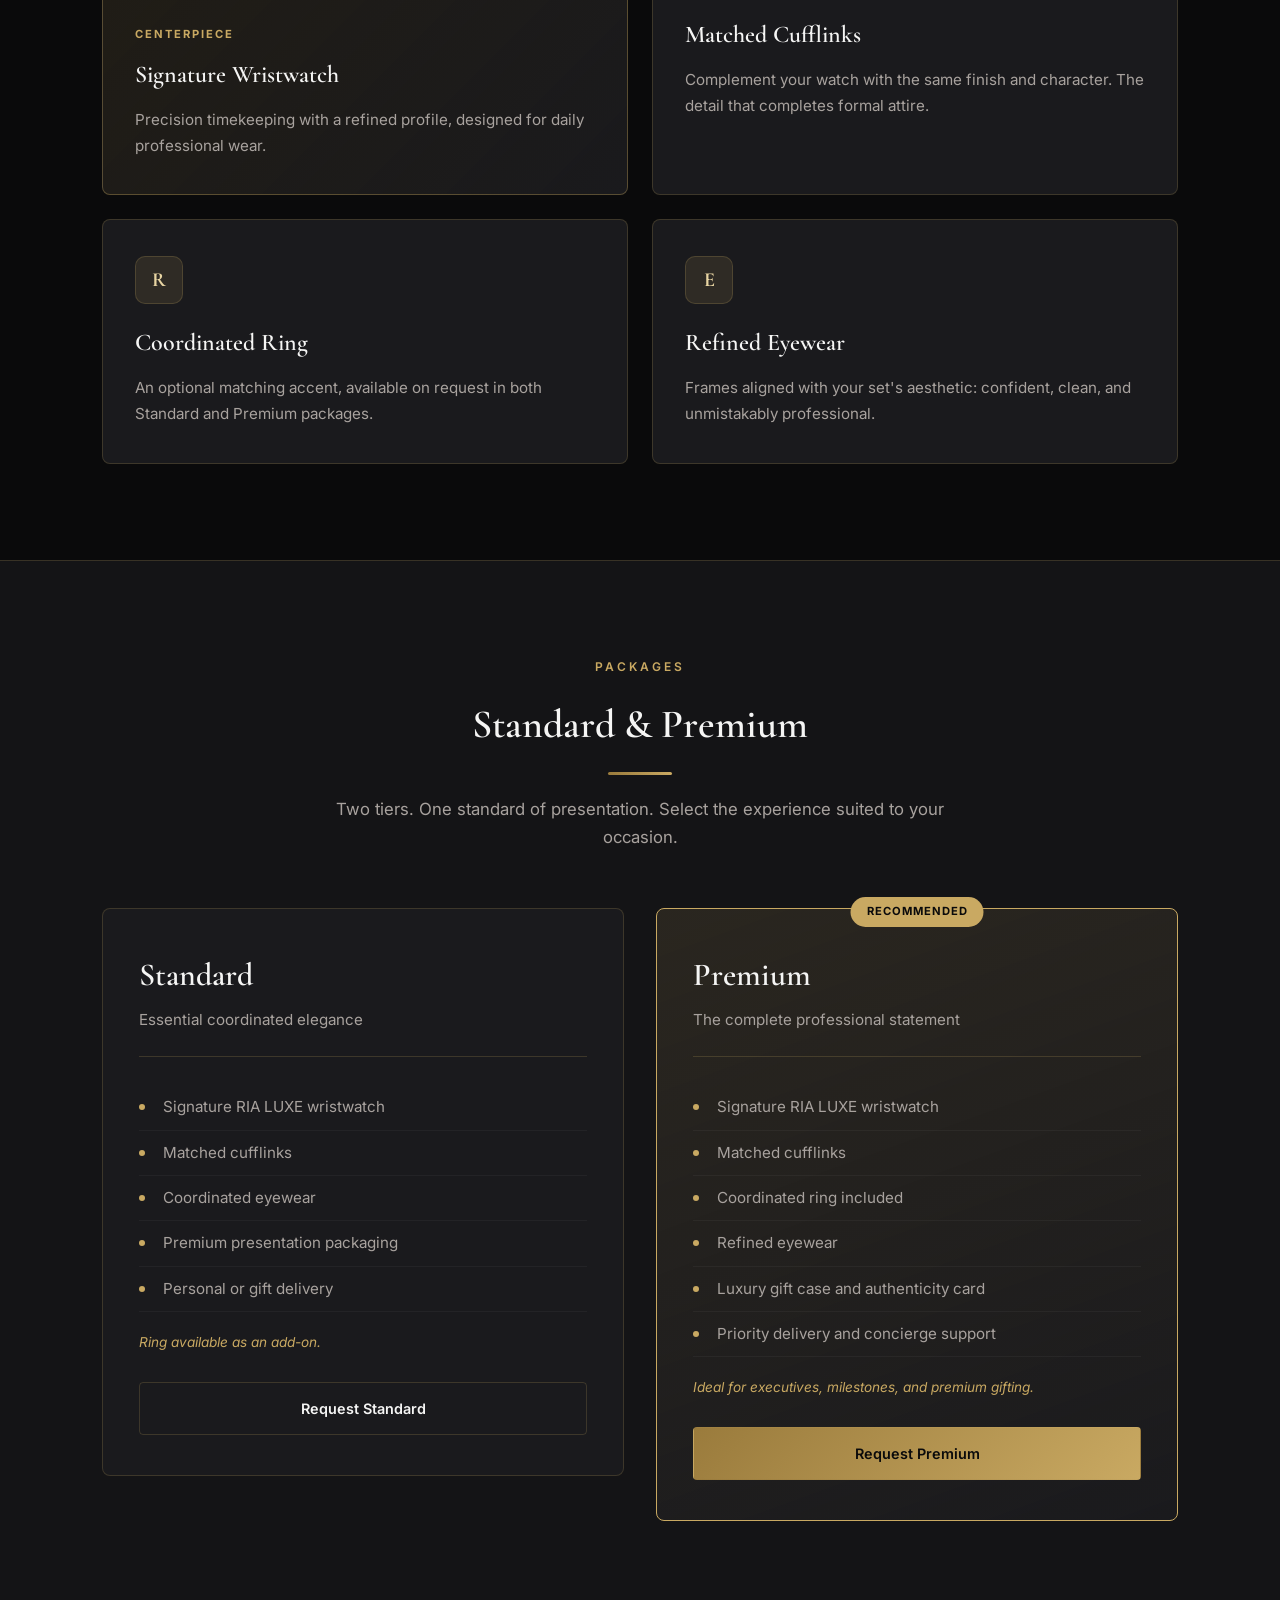
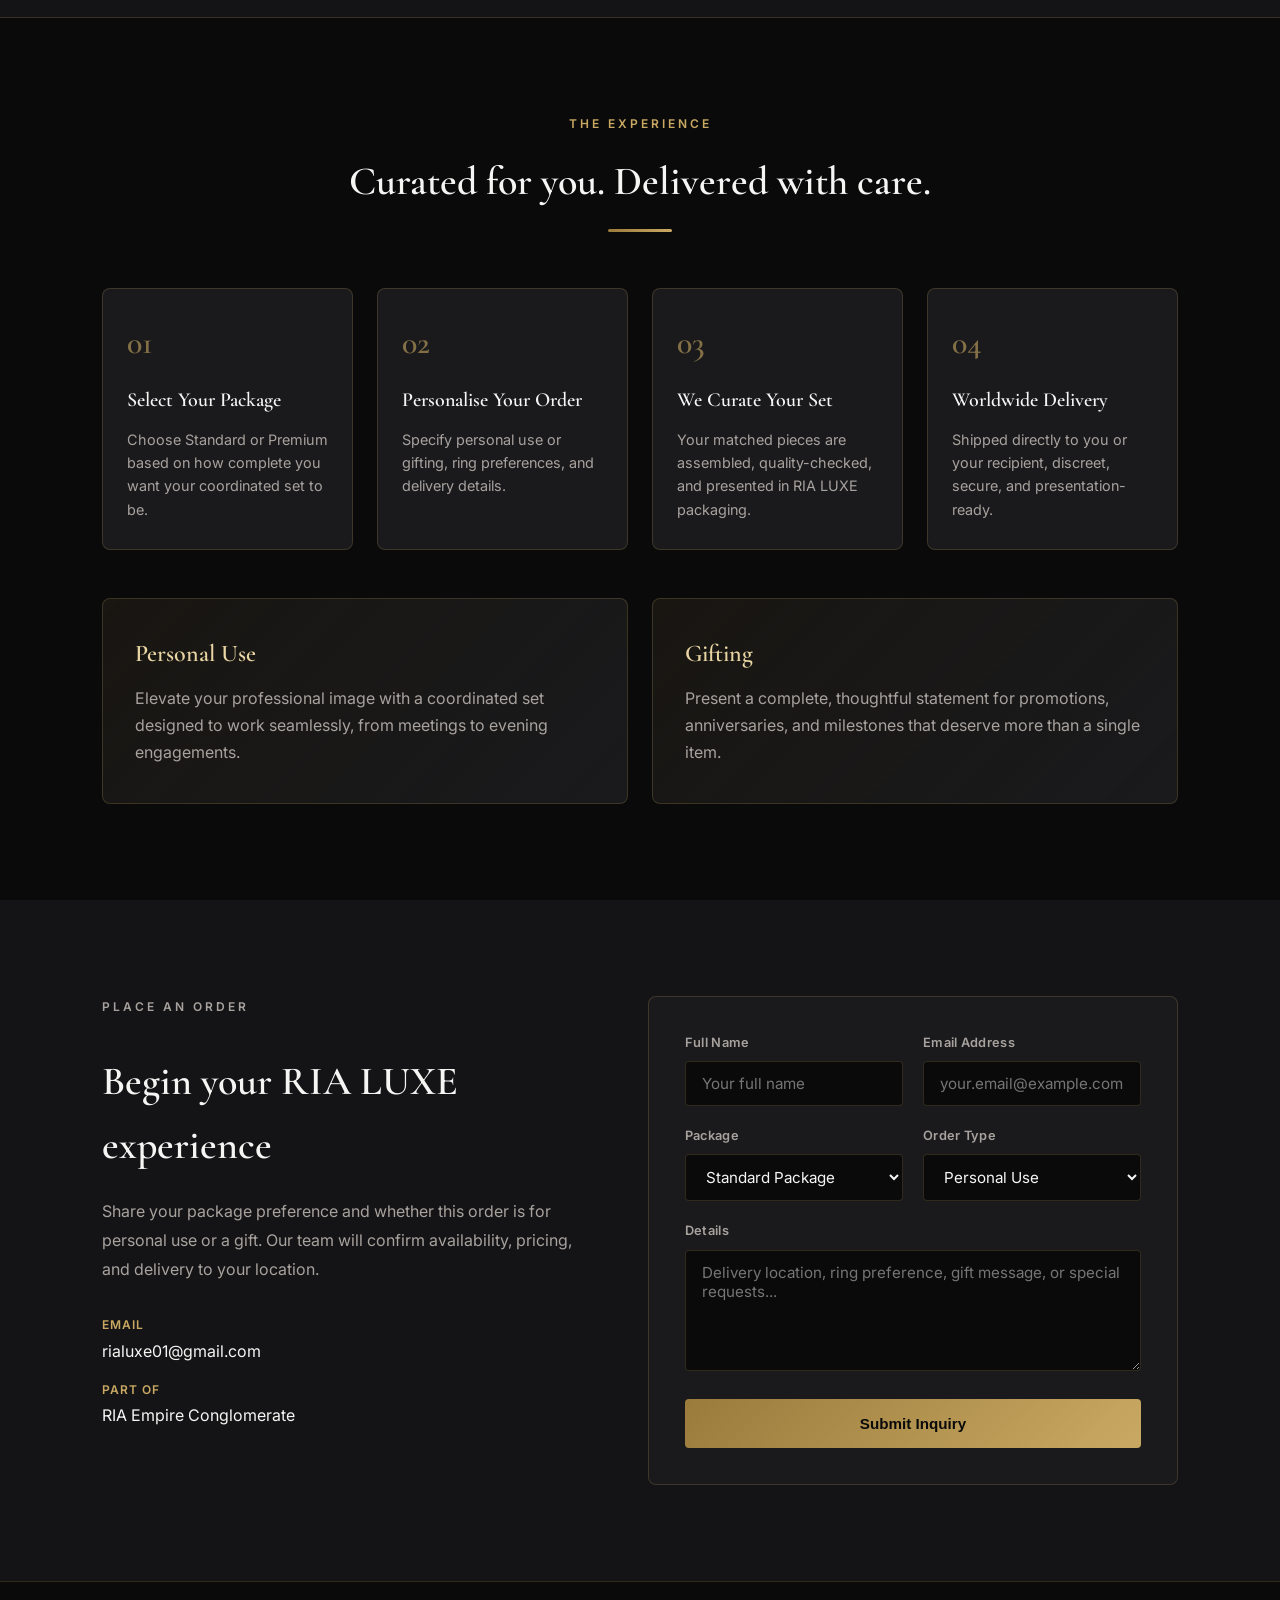
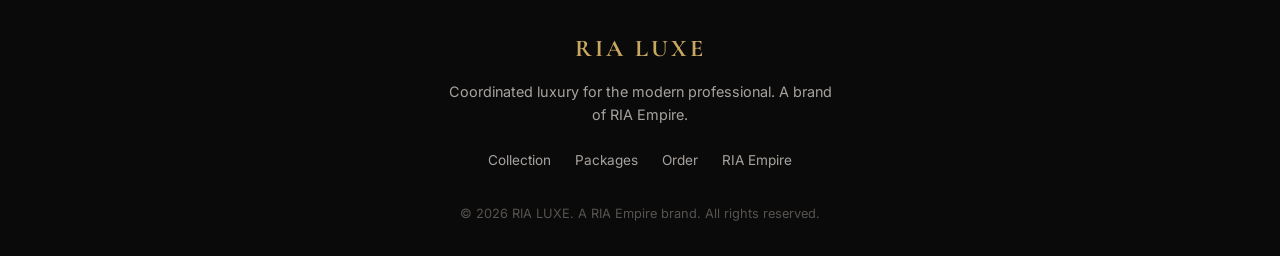
==== commit 5fe638f2: "feat: upgrade the first page" ====
--- a/ria-luxe/index.html
+++ b/ria-luxe/index.html
@@ -13,18 +13,26 @@
     <nav class="luxe-nav" id="navbar">
         <div class="nav-container">
             <a href="index.html" class="nav-brand">
-                <img src="../public/rialuxe.png" alt="RIA LUXE" class="nav-brand-image" width="180" height="52" decoding="async">
+                <div class="nav-brand-text">
+                    <span class="nav-brand-title">RIA LUXE</span>
+                    <span class="nav-brand-subtitle">Distinctive Craft</span>
+                </div>
             </a>
 
             <div class="nav-menu" id="nav-menu">
+                <a href="#home" class="nav-link active">Home</a>
                 <a href="#collection" class="nav-link">Collection</a>
                 <a href="#packages" class="nav-link">Packages</a>
                 <a href="#experience" class="nav-link">Experience</a>
                 <a href="#order" class="nav-link">Order</a>
+                <div class="nav-menu-actions">
+                    <a href="../index.html" class="btn-nav-secondary">RIA Empire</a>
+                    <a href="#order" class="btn-nav-primary">Request a Set</a>
+                </div>
             </div>
 
             <div class="nav-actions">
-                <a href="../index.html" class="nav-empire-link">RIA Empire</a>
+                <a href="../index.html" class="btn-nav-secondary">RIA Empire</a>
                 <a href="#order" class="btn-nav-primary">Request a Set</a>
             </div>
 
@@ -43,28 +51,23 @@
         </div>
 
         <div class="container hero-content">
-            <p class="hero-eyebrow">A RIA Empire Global Brand</p>
-
-            <h1 class="hero-title">
-                <span class="title-line">RIA</span>
-                <span class="title-line title-line-accent">LUXE</span>
-            </h1>
+            <p class="hero-eyebrow">An RIA Empire Brand</p>
+
+            <h1 class="hero-title">RIA LUXE</h1>
 
             <p class="hero-subtitle">
-                <strong>Coordinated Luxury</strong> for the Modern Professional
-                <span class="hero-tagline">Distinctive Craft</span>
+                Coordinated luxury for the modern professional.
             </p>
 
             <p class="hero-description">
-                Matched sets built around a signature wristwatch, paired with cufflinks,
-                an optional ring, and refined eyewear. Every piece speaks the same language of excellence,
-                for personal use or gifting.
+                Signature wristwatches paired with matched cufflinks, optional rings, and refined eyewear.
+                Curated as complete sets for personal elegance or distinguished gifting.
             </p>
 
             <div class="hero-buttons">
                 <a href="#packages" class="btn-hero-primary">View Packages</a>
                 <a href="#collection" class="btn-hero-secondary">
-                    <span>Explore the Collection</span>
+                    <span>Explore Collection</span>
                     <svg class="btn-icon" fill="none" stroke="currentColor" viewBox="0 0 24 24">
                         <path stroke-linecap="round" stroke-linejoin="round" stroke-width="2" d="M14 5l7 7m0 0l-7 7m7-7H3"></path>
                     </svg>
@@ -74,19 +77,19 @@
             <div class="hero-stats">
                 <div class="stat-item">
                     <div class="stat-number">4</div>
-                    <div class="stat-label">Matched Pieces</div>
+                    <div class="stat-label">Coordinated Pieces</div>
                 </div>
                 <div class="stat-item">
                     <div class="stat-number">2</div>
                     <div class="stat-label">Package Tiers</div>
                 </div>
                 <div class="stat-item">
-                    <div class="stat-number stat-number-plain">Gift</div>
-                    <div class="stat-label">& Personal Use</div>
+                    <div class="stat-number">100%</div>
+                    <div class="stat-label">Matched Finish</div>
                 </div>
                 <div class="stat-item">
-                    <div class="stat-number">∞</div>
-                    <div class="stat-label">Global Reach</div>
+                    <div class="stat-number stat-number-plain">Global</div>
+                    <div class="stat-label">Delivery</div>
                 </div>
             </div>
         </div>
@@ -94,10 +97,10 @@
 
     <section class="statement">
         <div class="container statement-content">
-            <h2>Not just accessories.<br>A complete professional statement.</h2>
+            <h2>A complete professional statement.</h2>
             <p>
-                Every RIA LUXE set is assembled as one cohesive look, so whether you are dressing for the boardroom,
-                a celebration, or presenting a gift that commands respect, every piece works in harmony.
+                Every RIA LUXE set is assembled as one cohesive look. From the boardroom to milestone celebrations,
+                each piece is matched in finish, tone, and design for a presence that is deliberate and refined.
             </p>
         </div>
     </section>
@@ -107,36 +110,37 @@
             <div class="section-header">
                 <p class="section-eyebrow">The Collection</p>
                 <h2 class="section-title">Four pieces. One signature look.</h2>
+                <div class="title-underline"></div>
                 <p class="section-subtitle">
-                    The wristwatch is the centerpiece. Every other element is matched to it in metal finish,
-                    tone, and design language for a polished, intentional presence.
+                    The wristwatch leads every set. Each accompanying piece is matched in metal finish,
+                    tone, and design language.
                 </p>
             </div>
 
             <div class="collection-grid">
                 <article class="collection-card collection-card-featured">
-                    <div class="collection-icon">⌚</div>
+                    <div class="collection-icon">W</div>
                     <span class="collection-tag">Centerpiece</span>
                     <h3>Signature Wristwatch</h3>
-                    <p>The foundation of every RIA LUXE set. Precision timekeeping with a refined profile made for daily professional wear.</p>
+                    <p>Precision timekeeping with a refined profile, designed for daily professional wear.</p>
                 </article>
 
                 <article class="collection-card">
-                    <div class="collection-icon">🔗</div>
+                    <div class="collection-icon">C</div>
                     <h3>Matched Cufflinks</h3>
-                    <p>Tailored to complement your watch with the same finish and character. The detail that completes formal and business attire.</p>
+                    <p>Complement your watch with the same finish and character. The detail that completes formal attire.</p>
                 </article>
 
                 <article class="collection-card">
-                    <div class="collection-icon">💍</div>
+                    <div class="collection-icon">R</div>
                     <h3>Coordinated Ring</h3>
-                    <p>Optional, for clients who want a subtle matching accent. Available on request within both Standard and Premium packages.</p>
+                    <p>An optional matching accent, available on request in both Standard and Premium packages.</p>
                 </article>
 
                 <article class="collection-card">
-                    <div class="collection-icon">🕶️</div>
+                    <div class="collection-icon">E</div>
                     <h3>Refined Eyewear</h3>
-                    <p>Frames selected to align with your set's aesthetic: confident, clean, and unmistakably professional.</p>
+                    <p>Frames aligned with your set's aesthetic: confident, clean, and unmistakably professional.</p>
                 </article>
             </div>
         </div>
@@ -146,9 +150,10 @@
         <div class="container">
             <div class="section-header">
                 <p class="section-eyebrow">Packages</p>
-                <h2 class="section-title">Standard & Premium</h2>
+                <h2 class="section-title">Standard &amp; Premium</h2>
+                <div class="title-underline"></div>
                 <p class="section-subtitle">
-                    Two tiers. One standard of presentation. Choose the experience that fits your occasion and budget.
+                    Two tiers. One standard of presentation. Select the experience suited to your occasion.
                 </p>
             </div>
 
@@ -170,7 +175,7 @@
                 </article>
 
                 <article class="package-card package-card-premium">
-                    <div class="package-badge">Most Popular</div>
+                    <div class="package-badge">Recommended</div>
                     <div class="package-header">
                         <h3>Premium</h3>
                         <p class="package-tagline">The complete professional statement</p>
@@ -180,8 +185,8 @@
                         <li>Matched cufflinks</li>
                         <li>Coordinated ring included</li>
                         <li>Refined eyewear</li>
-                        <li>Luxury gift case & authenticity card</li>
-                        <li>Priority delivery & concierge support</li>
+                        <li>Luxury gift case and authenticity card</li>
+                        <li>Priority delivery and concierge support</li>
                     </ul>
                     <p class="package-note">Ideal for executives, milestones, and premium gifting.</p>
                     <a href="#order" class="btn-package btn-package-premium">Request Premium</a>
@@ -194,40 +199,41 @@
         <div class="container">
             <div class="section-header">
                 <p class="section-eyebrow">The Experience</p>
-                <h2 class="section-title">Built for you. Delivered with intention.</h2>
+                <h2 class="section-title">Curated for you. Delivered with care.</h2>
+                <div class="title-underline"></div>
             </div>
 
             <div class="experience-grid">
                 <article class="experience-card">
                     <span class="experience-step">01</span>
-                    <h3>Choose Your Package</h3>
-                    <p>Select Standard or Premium based on how complete you want your coordinated set to be.</p>
+                    <h3>Select Your Package</h3>
+                    <p>Choose Standard or Premium based on how complete you want your coordinated set to be.</p>
                 </article>
                 <article class="experience-card">
                     <span class="experience-step">02</span>
-                    <h3>Personalize Your Set</h3>
-                    <p>Tell us if the order is for personal use or a gift. Add ring preferences and delivery details.</p>
+                    <h3>Personalise Your Order</h3>
+                    <p>Specify personal use or gifting, ring preferences, and delivery details.</p>
                 </article>
                 <article class="experience-card">
                     <span class="experience-step">03</span>
-                    <h3>We Curate & Brand</h3>
+                    <h3>We Curate Your Set</h3>
                     <p>Your matched pieces are assembled, quality-checked, and presented in RIA LUXE packaging.</p>
                 </article>
                 <article class="experience-card">
                     <span class="experience-step">04</span>
-                    <h3>Delivered Worldwide</h3>
-                    <p>Shipped directly to you or your recipient, discreet, secure, and ready to impress.</p>
+                    <h3>Worldwide Delivery</h3>
+                    <p>Shipped directly to you or your recipient, discreet, secure, and presentation-ready.</p>
                 </article>
             </div>
 
             <div class="audience-split">
                 <div class="audience-card">
-                    <h3>For Personal Use</h3>
-                    <p>Elevate your everyday professional image with a set designed to work together, from meetings to evenings out.</p>
+                    <h3>Personal Use</h3>
+                    <p>Elevate your professional image with a coordinated set designed to work seamlessly, from meetings to evening engagements.</p>
                 </div>
                 <div class="audience-card">
-                    <h3>For Gifting</h3>
-                    <p>Give more than a watch. Give a complete, thoughtful statement, perfect for promotions, anniversaries, and milestones.</p>
+                    <h3>Gifting</h3>
+                    <p>Present a complete, thoughtful statement for promotions, anniversaries, and milestones that deserve more than a single item.</p>
                 </div>
             </div>
         </div>
@@ -237,9 +243,9 @@
         <div class="container order-content">
             <div class="order-info">
                 <p class="section-eyebrow">Place an Order</p>
-                <h2>Begin your RIA LUXE experience.</h2>
+                <h2>Begin your RIA LUXE experience</h2>
                 <p>
-                    Share your package preference and whether this is for personal use or a gift.
+                    Share your package preference and whether this order is for personal use or a gift.
                     Our team will confirm availability, pricing, and delivery to your location.
                 </p>
                 <div class="order-contact">
@@ -284,7 +290,7 @@
                 </div>
                 <div class="form-group">
                     <label for="message">Details</label>
-                    <textarea id="message" name="message" rows="5" placeholder="Delivery location, ring preference, gift message, or any special requests..." required></textarea>
+                    <textarea id="message" name="message" rows="5" placeholder="Delivery location, ring preference, gift message, or special requests..." required></textarea>
                 </div>
                 <button type="submit" class="btn-submit">Submit Inquiry</button>
             </form>
@@ -295,7 +301,7 @@
         <div class="container footer-inner">
             <div class="footer-brand">
                 <span class="footer-mark">RIA LUXE</span>
-                <p>Coordinated luxury for the modern professional. A global brand of RIA Empire.</p>
+                <p>Coordinated luxury for the modern professional. A brand of RIA Empire.</p>
             </div>
             <div class="footer-links">
                 <a href="#collection">Collection</a>
@@ -303,7 +309,7 @@
                 <a href="#order">Order</a>
                 <a href="../index.html">RIA Empire</a>
             </div>
-            <p class="footer-copy">&copy; <span id="footer-year"></span> RIA LUXE · RIA Empire. All rights reserved.</p>
+            <p class="footer-copy">&copy; <span id="footer-year"></span> RIA LUXE. A RIA Empire brand. All rights reserved.</p>
         </div>
     </footer>
 
--- a/ria-luxe/styles.css
+++ b/ria-luxe/styles.css
@@ -20,6 +20,7 @@
 
 html {
     scroll-behavior: smooth;
+    scroll-padding-top: 80px;
 }
 
 body {
@@ -71,19 +72,37 @@
     flex-shrink: 0;
 }
 
-.nav-brand-image {
-    height: 52px;
-    width: auto;
-    max-width: 180px;
-    object-fit: contain;
-    object-position: left center;
-    image-rendering: -webkit-optimize-contrast;
-    image-rendering: high-quality;
+.nav-brand-text {
+    display: flex;
+    flex-direction: column;
+    line-height: 1.15;
+}
+
+.nav-brand-title {
+    font-family: var(--font-display);
+    font-size: clamp(1.15rem, 2.5vw, 1.35rem);
+    font-weight: 700;
+    letter-spacing: 3px;
+    color: var(--gold-light);
+}
+
+.nav-brand-subtitle {
+    font-size: 0.62rem;
+    font-weight: 600;
+    letter-spacing: 2.5px;
+    text-transform: uppercase;
+    color: var(--text-muted);
+    margin-top: 2px;
 }
 
 .nav-menu {
     display: flex;
-    gap: clamp(20px, 3vw, 36px);
+    align-items: center;
+    gap: clamp(18px, 2.5vw, 32px);
+}
+
+.nav-menu-actions {
+    display: none;
 }
 
 .nav-link {
@@ -93,29 +112,47 @@
     font-weight: 500;
     letter-spacing: 0.3px;
     transition: color 0.2s ease;
-}
-
-.nav-link:hover {
+    position: relative;
+}
+
+.nav-link:hover,
+.nav-link.active {
     color: var(--gold-light);
+}
+
+.nav-link.active::after {
+    content: '';
+    position: absolute;
+    bottom: -6px;
+    left: 0;
+    width: 100%;
+    height: 2px;
+    background: linear-gradient(90deg, var(--gold-dark), var(--gold));
+    border-radius: 1px;
 }
 
 .nav-actions {
     display: flex;
     align-items: center;
-    gap: 16px;
+    gap: 12px;
     flex-shrink: 0;
 }
 
-.nav-empire-link {
-    color: var(--text-muted);
+.btn-nav-secondary {
+    color: var(--gold-light);
     text-decoration: none;
+    padding: 10px 18px;
+    border: 1px solid var(--border);
+    border-radius: 6px;
     font-size: 0.8rem;
-    font-weight: 500;
-    transition: color 0.2s ease;
-}
-
-.nav-empire-link:hover {
-    color: var(--gold);
+    font-weight: 600;
+    transition: all 0.2s ease;
+    white-space: nowrap;
+}
+
+.btn-nav-secondary:hover {
+    border-color: var(--gold);
+    background: rgba(201, 169, 98, 0.08);
 }
 
 .btn-nav-primary {
@@ -123,11 +160,12 @@
     color: #0a0a0b;
     text-decoration: none;
     padding: 10px 20px;
-    border-radius: 4px;
+    border-radius: 6px;
     font-size: 0.8rem;
     font-weight: 700;
-    letter-spacing: 0.5px;
+    letter-spacing: 0.3px;
     transition: all 0.25s ease;
+    white-space: nowrap;
 }
 
 .btn-nav-primary:hover {
@@ -155,12 +193,11 @@
 /* Hero */
 .hero {
     position: relative;
-    min-height: 100vh;
-    min-height: 100dvh;
     display: flex;
     align-items: center;
     justify-content: center;
-    padding: 120px clamp(16px, 4vw, 32px) 80px;
+    min-height: min(92svh, 860px);
+    padding: clamp(5.5rem, 10vh, 7rem) 0 clamp(2.5rem, 5vh, 3.5rem);
     overflow: hidden;
 }
 
@@ -190,83 +227,59 @@
     z-index: 1;
     text-align: center;
     width: 100%;
-    max-width: min(820px, 100%);
+    max-width: min(840px, 100%);
     margin: 0 auto;
 }
 
 .hero-eyebrow {
-    font-size: 0.75rem;
+    font-size: 0.7rem;
     font-weight: 600;
     letter-spacing: 3px;
     text-transform: uppercase;
     color: var(--gold);
-    margin-bottom: 24px;
+    margin-bottom: 16px;
     animation: fadeInUp 0.8s ease-out both;
 }
 
 .hero-title {
     font-family: var(--font-display);
-    font-size: clamp(3rem, 8vw, 5.5rem);
+    font-size: clamp(3rem, 8.5vw, 5.75rem);
     font-weight: 700;
-    line-height: 1.05;
-    margin-bottom: 28px;
-    animation: fadeInUp 0.8s ease-out 0.1s both;
-}
-
-.title-line {
-    display: block;
+    line-height: 1.1;
+    margin-bottom: 20px;
+    letter-spacing: 0.06em;
+    white-space: nowrap;
     background: linear-gradient(45deg, #e8d5a3, #c9a962, #9a7b3c);
     -webkit-background-clip: text;
     -webkit-text-fill-color: transparent;
     background-clip: text;
-}
-
-.title-line-accent {
-    background: linear-gradient(45deg, #c9a962, #f5e6b8, #9a7b3c);
-    -webkit-background-clip: text;
-    -webkit-text-fill-color: transparent;
-    background-clip: text;
+    animation: fadeInUp 0.8s ease-out 0.1s both;
 }
 
 .hero-subtitle {
-    font-size: clamp(1.15rem, 3vw, 1.6rem);
-    color: var(--text-muted);
-    margin-bottom: 24px;
-    font-weight: 300;
+    font-size: clamp(1.1rem, 2.5vw, 1.45rem);
+    color: var(--text);
+    margin-bottom: 20px;
+    font-weight: 400;
     animation: fadeInUp 0.8s ease-out 0.2s both;
 }
 
-.hero-subtitle strong {
-    color: var(--text);
-    font-weight: 600;
-}
-
-.hero-tagline {
-    display: block;
-    font-size: 1rem;
-    color: var(--gold);
-    margin-top: 8px;
-    letter-spacing: 2px;
-    text-transform: uppercase;
-    font-weight: 500;
-}
-
 .hero-description {
-    font-size: clamp(1rem, 2.5vw, 1.125rem);
-    color: var(--text-muted);
-    line-height: 1.8;
-    margin: 0 auto 40px;
-    max-width: 640px;
+    font-size: clamp(0.95rem, 2.2vw, 1.05rem);
+    color: var(--text-muted);
+    line-height: 1.75;
+    margin: 0 auto 28px;
+    max-width: 560px;
     animation: fadeInUp 0.8s ease-out 0.3s both;
 }
 
 .hero-buttons {
     display: flex;
-    gap: clamp(12px, 3vw, 20px);
+    gap: 14px;
     justify-content: center;
     align-items: center;
     flex-wrap: wrap;
-    margin-bottom: 64px;
+    margin-bottom: 36px;
     animation: fadeInUp 0.8s ease-out 0.4s both;
 }
 
@@ -320,9 +333,11 @@
 .hero-stats {
     display: grid;
     grid-template-columns: repeat(4, minmax(0, 1fr));
-    gap: clamp(16px, 3vw, 32px);
+    gap: clamp(12px, 2.5vw, 24px);
     max-width: 720px;
     margin: 0 auto;
+    padding-top: 28px;
+    border-top: 1px solid var(--border);
     animation: fadeInUp 0.8s ease-out 0.5s both;
 }
 
@@ -333,23 +348,25 @@
 
 .stat-number {
     font-family: var(--font-display);
-    font-size: clamp(1.75rem, 4vw, 2.5rem);
+    font-size: clamp(1.5rem, 3.5vw, 2.1rem);
     font-weight: 700;
     color: var(--gold);
-    margin-bottom: 4px;
+    margin-bottom: 6px;
     line-height: 1.2;
 }
 
 .stat-number-plain {
-    font-size: clamp(1.25rem, 3vw, 1.75rem);
-    letter-spacing: 1px;
+    font-size: clamp(1.1rem, 2.5vw, 1.4rem);
+    letter-spacing: 1.5px;
+    text-transform: uppercase;
 }
 
 .stat-label {
-    font-size: clamp(0.7rem, 2vw, 0.875rem);
+    font-size: clamp(0.68rem, 1.8vw, 0.8rem);
     color: var(--text-muted);
     font-weight: 500;
-    line-height: 1.3;
+    line-height: 1.35;
+    letter-spacing: 0.3px;
 }
 
 @keyframes fadeInUp {
@@ -365,38 +382,40 @@
 
 /* Statement */
 .statement {
-    padding: 100px 0;
+    padding: clamp(64px, 10vw, 88px) 0;
     border-top: 1px solid var(--border);
     border-bottom: 1px solid var(--border);
     background: var(--bg-elevated);
+    scroll-margin-top: 80px;
 }
 
 .statement-content {
     text-align: center;
-    max-width: 720px;
+    max-width: 680px;
     margin: 0 auto;
 }
 
 .statement-content h2 {
     font-family: var(--font-display);
-    font-size: clamp(2rem, 5vw, 3rem);
-    font-weight: 600;
-    line-height: 1.2;
-    margin-bottom: 24px;
+    font-size: clamp(1.75rem, 4vw, 2.5rem);
+    font-weight: 600;
+    line-height: 1.25;
+    margin-bottom: 20px;
     color: var(--text);
+    text-wrap: balance;
 }
 
 .statement-content p {
-    font-size: 1.1rem;
-    color: var(--text-muted);
-    line-height: 1.8;
+    font-size: clamp(0.95rem, 2.2vw, 1.05rem);
+    color: var(--text-muted);
+    line-height: 1.75;
 }
 
 /* Sections */
 .section-header {
     text-align: center;
-    max-width: 640px;
-    margin: 0 auto 64px;
+    max-width: 620px;
+    margin: 0 auto clamp(40px, 6vw, 56px);
 }
 
 .section-eyebrow {
@@ -410,22 +429,37 @@
 
 .section-title {
     font-family: var(--font-display);
-    font-size: clamp(2rem, 4vw, 2.75rem);
+    font-size: clamp(1.85rem, 4vw, 2.5rem);
     font-weight: 600;
     margin-bottom: 16px;
     color: var(--text);
 }
 
+.title-underline {
+    width: 64px;
+    height: 3px;
+    background: linear-gradient(90deg, var(--gold-dark), var(--gold));
+    border-radius: 2px;
+    margin: 0 auto 20px;
+}
+
 .section-subtitle {
     color: var(--text-muted);
-    font-size: 1.05rem;
+    font-size: clamp(0.95rem, 2.2vw, 1.05rem);
     line-height: 1.7;
 }
 
 .collection,
 .packages,
 .experience {
-    padding: 100px 0;
+    padding: clamp(64px, 10vw, 96px) 0;
+    scroll-margin-top: 80px;
+}
+
+.order {
+    padding: clamp(64px, 10vw, 96px) 0;
+    background: var(--bg-elevated);
+    scroll-margin-top: 80px;
 }
 
 .collection-grid {
@@ -453,12 +487,27 @@
 }
 
 .collection-card-featured .collection-icon {
-    font-size: 2.5rem;
+    width: 52px;
+    height: 52px;
+    font-size: 1.35rem;
+    background: rgba(201, 169, 98, 0.18);
+    border-color: rgba(201, 169, 98, 0.35);
 }
 
 .collection-icon {
-    font-size: 2rem;
-    margin-bottom: 16px;
+    width: 48px;
+    height: 48px;
+    display: flex;
+    align-items: center;
+    justify-content: center;
+    font-family: var(--font-display);
+    font-size: 1.25rem;
+    font-weight: 700;
+    color: var(--gold-light);
+    background: rgba(201, 169, 98, 0.12);
+    border: 1px solid var(--border);
+    border-radius: 10px;
+    margin-bottom: 20px;
 }
 
 .collection-tag {
@@ -616,9 +665,13 @@
     grid-template-columns: repeat(4, 1fr);
     gap: 24px;
     margin-bottom: 48px;
+    align-items: stretch;
 }
 
 .experience-card {
+    display: flex;
+    flex-direction: column;
+    height: 100%;
     padding: 28px 24px;
     border: 1px solid var(--border);
     border-radius: 8px;
@@ -676,11 +729,6 @@
 }
 
 /* Order */
-.order {
-    padding: 100px 0;
-    background: var(--bg-elevated);
-}
-
 .order-content {
     display: grid;
     grid-template-columns: 1fr 1.1fr;
@@ -849,7 +897,37 @@
     font-size: 0.8rem;
 }
 
+@media (prefers-reduced-motion: reduce) {
+    html {
+        scroll-behavior: auto;
+    }
+
+    *,
+    *::before,
+    *::after {
+        animation-duration: 0.01ms !important;
+        animation-iteration-count: 1 !important;
+        transition-duration: 0.01ms !important;
+    }
+}
+
 /* Responsive */
+@media (max-width: 1100px) {
+    .nav-menu {
+        gap: 16px;
+    }
+
+    .nav-link {
+        font-size: 0.8rem;
+    }
+
+    .btn-nav-secondary,
+    .btn-nav-primary {
+        padding: 9px 14px;
+        font-size: 0.75rem;
+    }
+}
+
 @media (max-width: 1024px) {
     .nav-menu,
     .nav-actions {
@@ -869,9 +947,12 @@
         background: rgba(10, 10, 11, 0.98);
         flex-direction: column;
         align-items: center;
-        padding-top: 40px;
+        justify-content: flex-start;
+        padding: 32px 24px 48px;
+        gap: 8px;
         transition: left 0.3s ease;
         z-index: 999;
+        overflow-y: auto;
     }
 
     .nav-menu.active {
@@ -879,12 +960,61 @@
         display: flex;
     }
 
+    .nav-menu .nav-link {
+        font-size: 1rem;
+        padding: 12px 0;
+    }
+
+    .nav-menu .nav-link.active::after {
+        display: none;
+    }
+
+    .nav-menu-actions {
+        display: flex;
+        flex-direction: column;
+        gap: 12px;
+        width: 100%;
+        max-width: 280px;
+        margin-top: 24px;
+        padding-top: 24px;
+        border-top: 1px solid var(--border);
+    }
+
+    .nav-menu-actions .btn-nav-secondary,
+    .nav-menu-actions .btn-nav-primary {
+        text-align: center;
+        width: 100%;
+        padding: 14px 20px;
+    }
+
     .experience-grid {
         grid-template-columns: repeat(2, 1fr);
     }
+
+    .order-content {
+        gap: 40px;
+    }
 }
 
 @media (max-width: 768px) {
+    html {
+        scroll-padding-top: 72px;
+    }
+
+    .hero {
+        min-height: auto;
+        padding: clamp(5rem, 14vw, 6.5rem) 0 clamp(2rem, 5vw, 3rem);
+    }
+
+    .nav-container {
+        height: 72px;
+    }
+
+    .nav-menu {
+        top: 72px;
+        height: calc(100dvh - 72px);
+    }
+
     .collection-grid,
     .packages-grid,
     .audience-split,
@@ -902,12 +1032,15 @@
 
     .hero-stats {
         grid-template-columns: repeat(2, minmax(0, 1fr));
-        max-width: 400px;
+        max-width: 360px;
+        gap: 20px 16px;
+        padding-top: 28px;
     }
 
     .hero-buttons {
         flex-direction: column;
         align-items: stretch;
+        margin-bottom: 32px;
     }
 
     .btn-hero-primary,
@@ -915,4 +1048,42 @@
         width: 100%;
         justify-content: center;
     }
-}
+
+    .package-card {
+        padding: 32px 24px;
+    }
+
+    .order-form {
+        padding: 28px 20px;
+    }
+
+    .collection-card {
+        padding: 28px 24px;
+    }
+}
+
+@media (max-width: 480px) {
+    .nav-brand-subtitle {
+        font-size: 0.55rem;
+        letter-spacing: 2px;
+    }
+
+    .hero-title {
+        font-size: clamp(2.35rem, 10.5vw, 3.25rem);
+        letter-spacing: 0.04em;
+    }
+
+    .hero-subtitle {
+        font-size: 1rem;
+    }
+
+    .stat-label {
+        font-size: 0.65rem;
+    }
+
+    .footer-copy {
+        font-size: 0.72rem;
+        line-height: 1.5;
+        padding: 0 8px;
+    }
+}
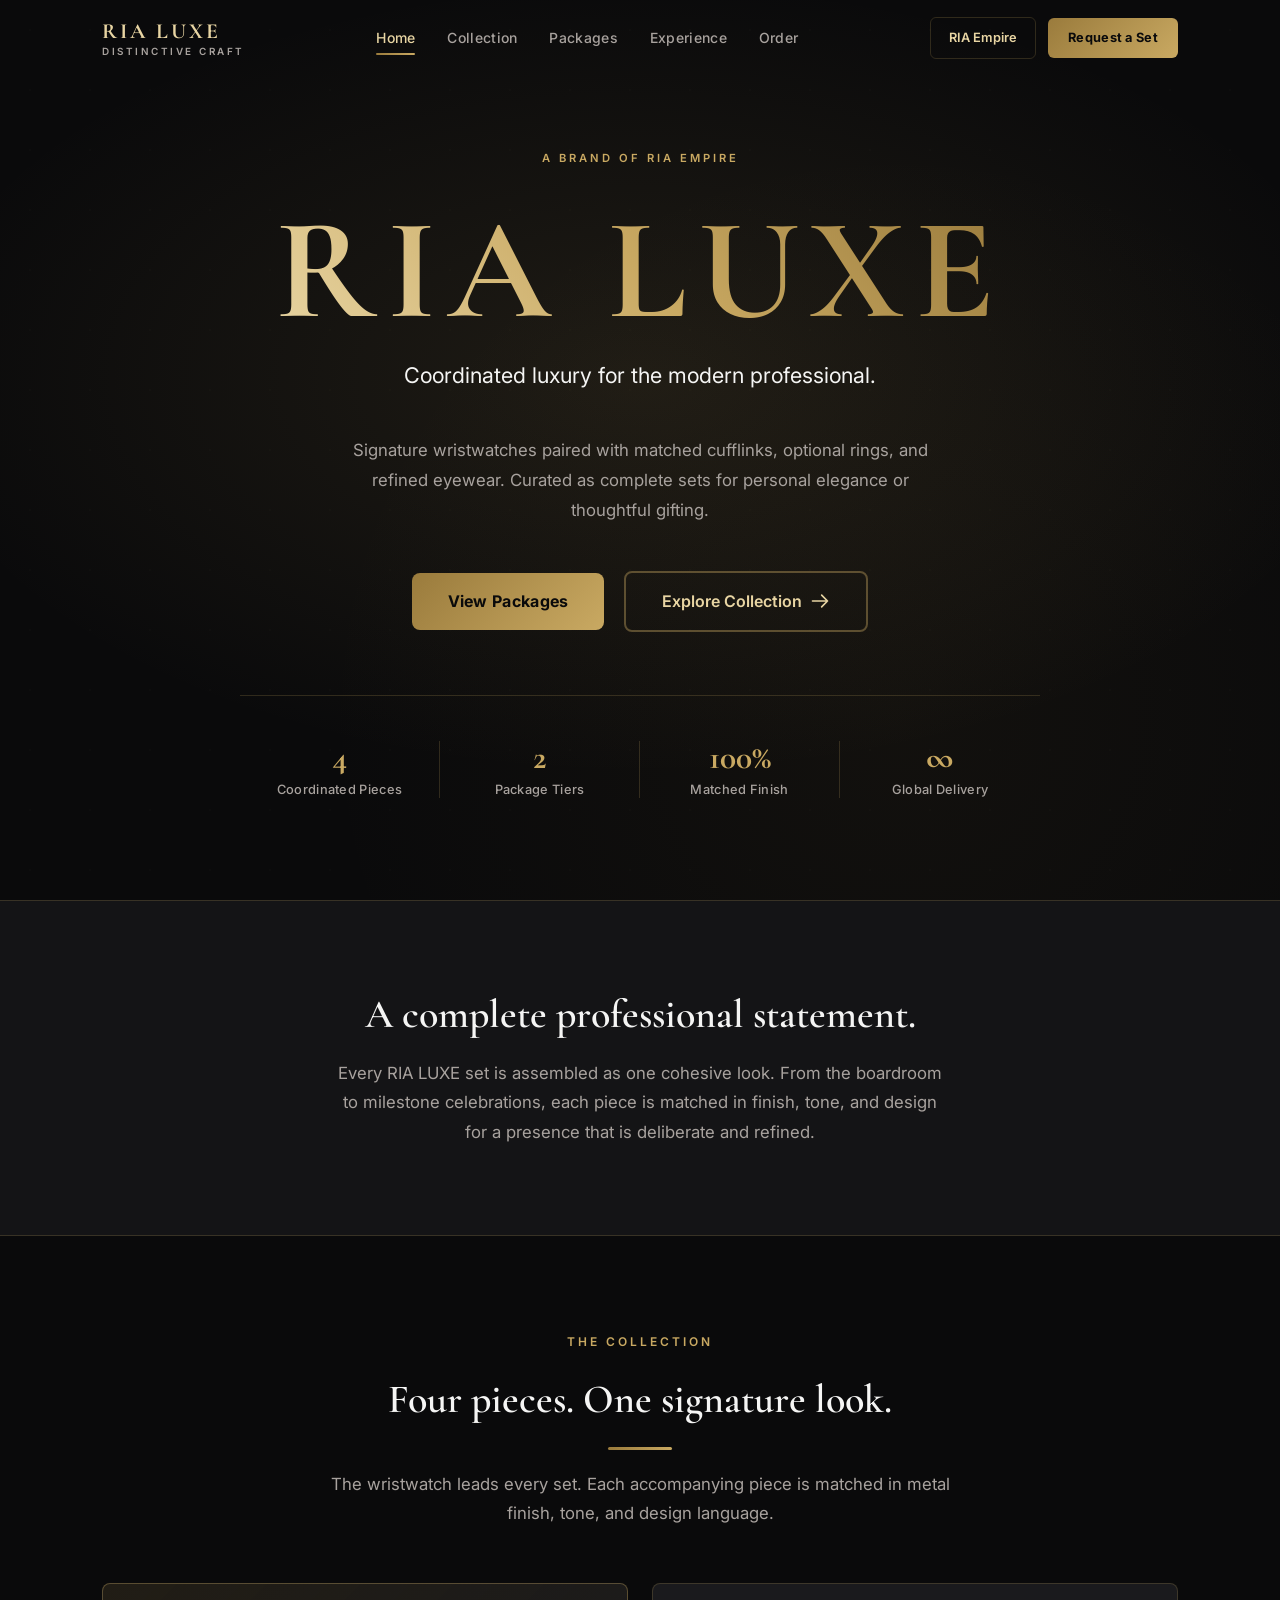
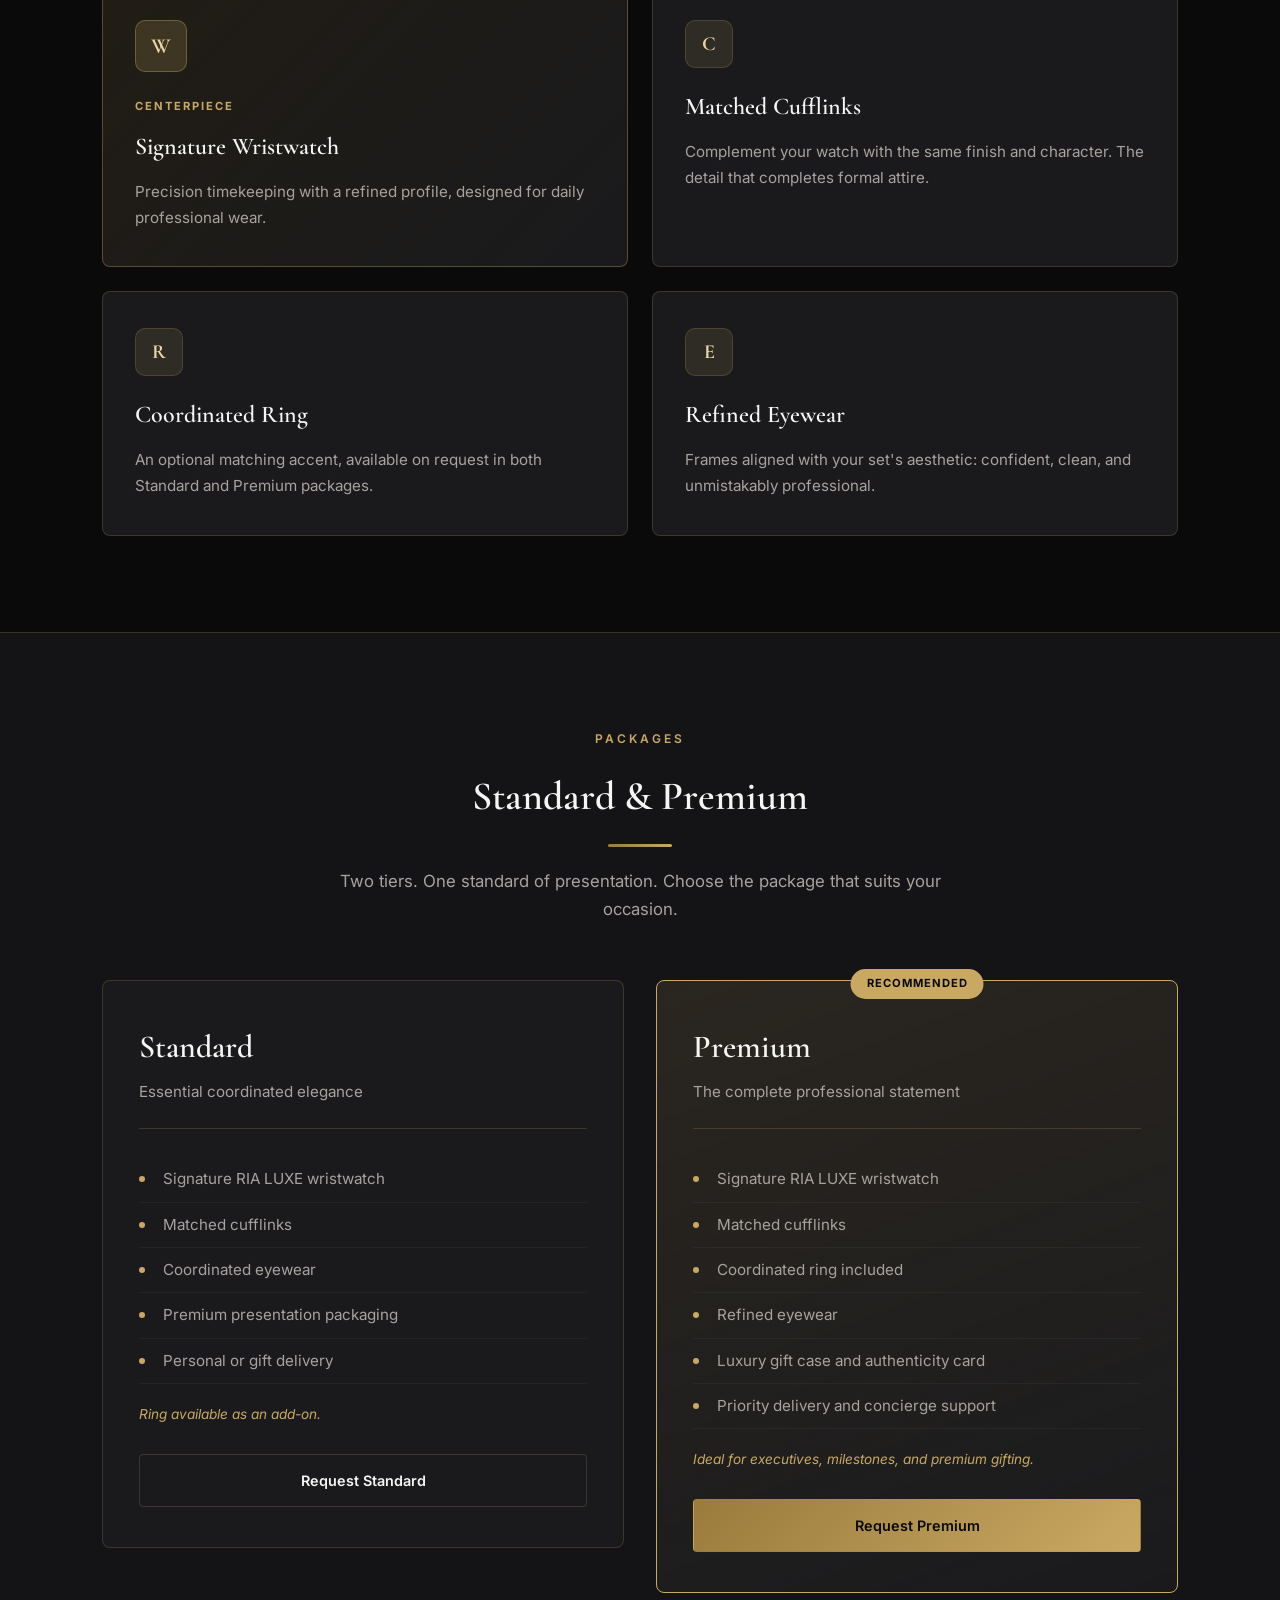
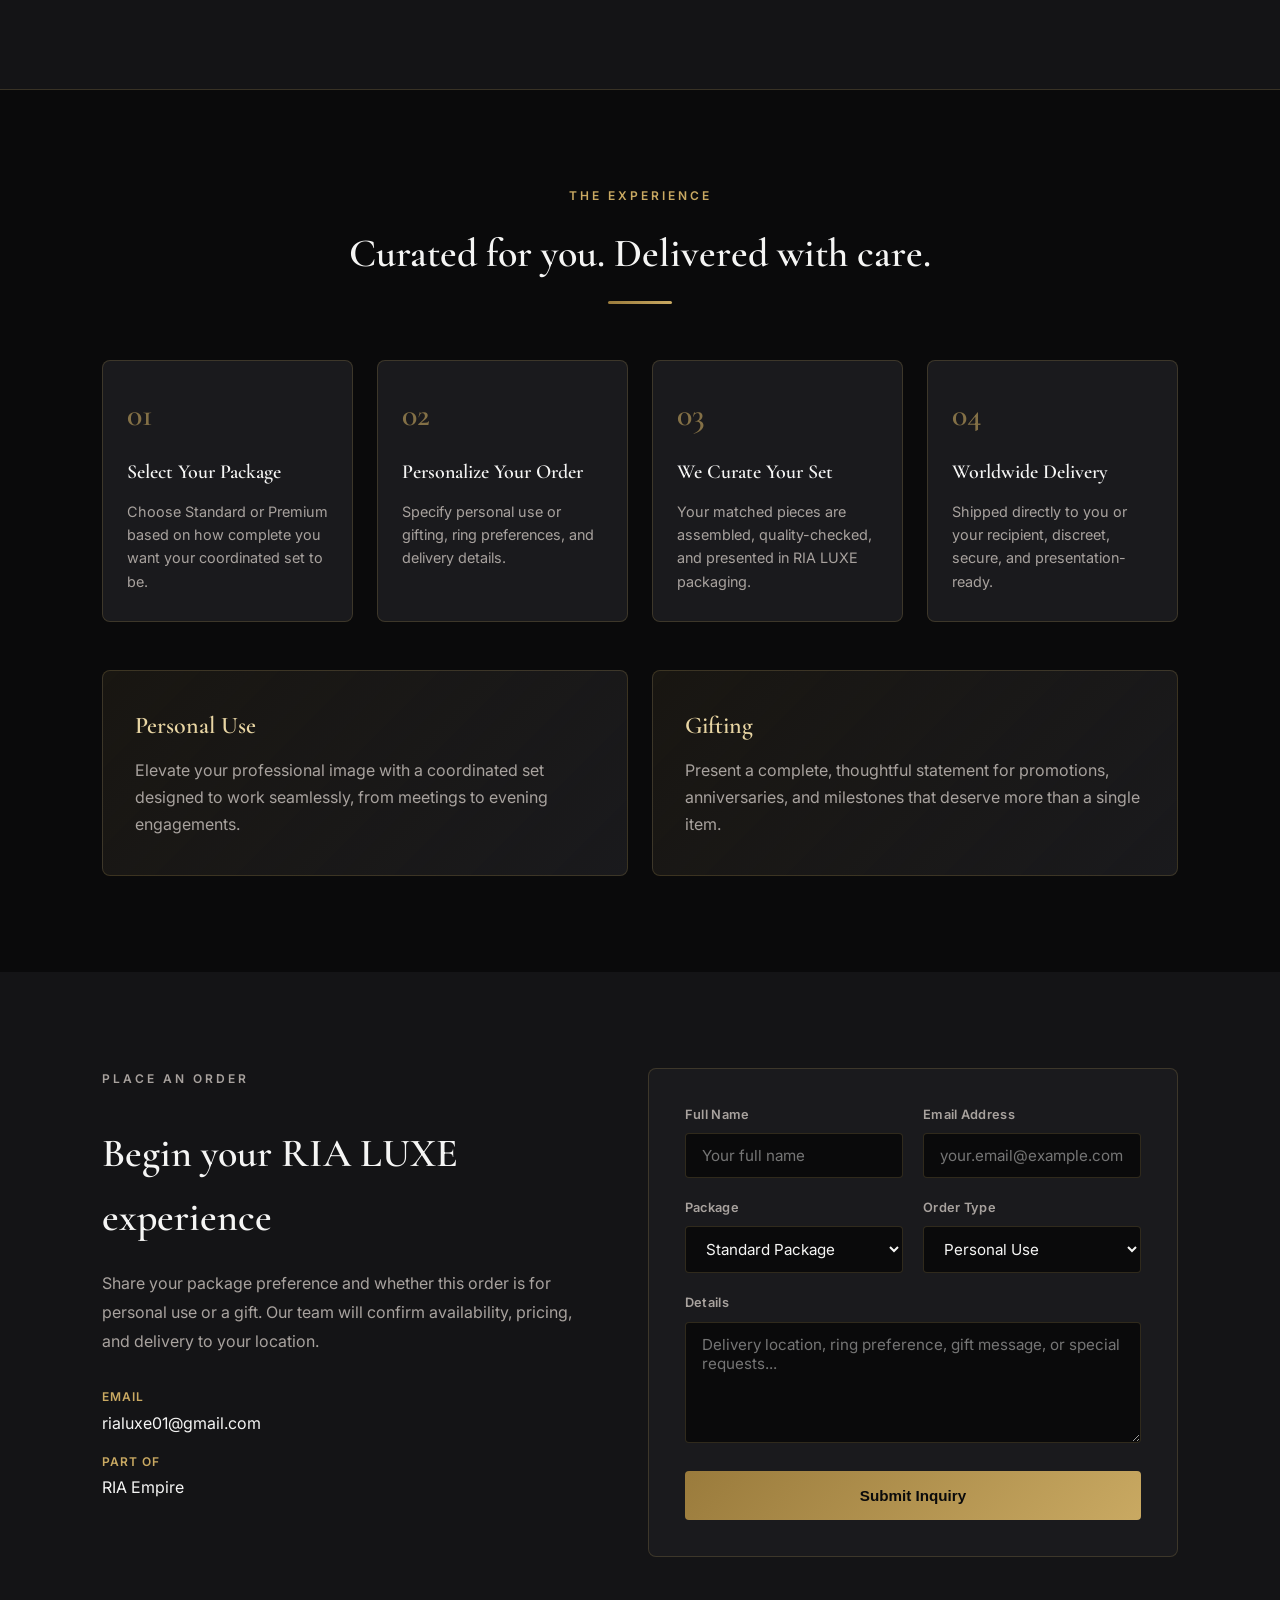
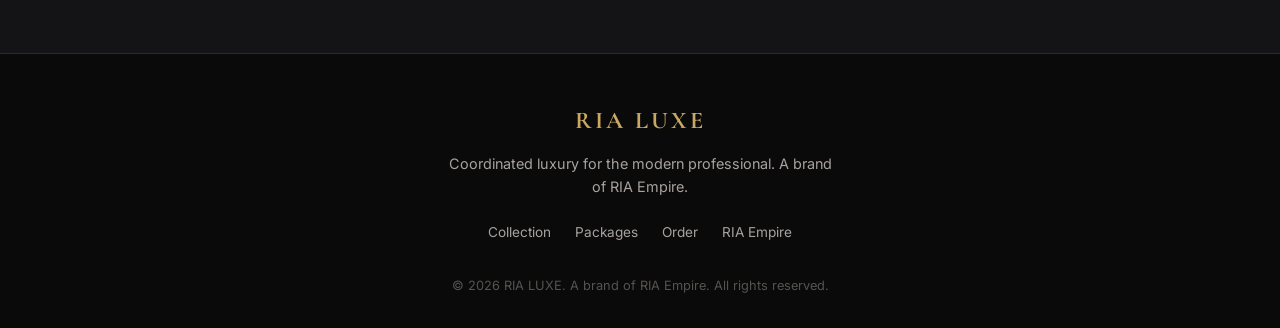
==== commit 831f5106: "fix: padding issue" ====
--- a/ria-luxe/index.html
+++ b/ria-luxe/index.html
@@ -51,20 +51,20 @@
         </div>
 
         <div class="container hero-content">
-            <p class="hero-eyebrow">An RIA Empire Brand</p>
-
-            <h1 class="hero-title">RIA LUXE</h1>
-
-            <p class="hero-subtitle">
-                Coordinated luxury for the modern professional.
-            </p>
+            <div class="hero-intro">
+                <p class="hero-eyebrow">A Brand of RIA Empire</p>
+                <div class="hero-brand">
+                    <h1 class="hero-title">RIA LUXE</h1>
+                    <p class="hero-subtitle">Coordinated luxury for the modern professional.</p>
+                </div>
+            </div>
 
             <p class="hero-description">
                 Signature wristwatches paired with matched cufflinks, optional rings, and refined eyewear.
-                Curated as complete sets for personal elegance or distinguished gifting.
+                Curated as complete sets for personal elegance or thoughtful gifting.
             </p>
 
-            <div class="hero-buttons">
+            <div class="hero-actions">
                 <a href="#packages" class="btn-hero-primary">View Packages</a>
                 <a href="#collection" class="btn-hero-secondary">
                     <span>Explore Collection</span>
@@ -88,8 +88,8 @@
                     <div class="stat-label">Matched Finish</div>
                 </div>
                 <div class="stat-item">
-                    <div class="stat-number stat-number-plain">Global</div>
-                    <div class="stat-label">Delivery</div>
+                    <div class="stat-number">∞</div>
+                    <div class="stat-label">Global Delivery</div>
                 </div>
             </div>
         </div>
@@ -153,7 +153,7 @@
                 <h2 class="section-title">Standard &amp; Premium</h2>
                 <div class="title-underline"></div>
                 <p class="section-subtitle">
-                    Two tiers. One standard of presentation. Select the experience suited to your occasion.
+                    Two tiers. One standard of presentation. Choose the package that suits your occasion.
                 </p>
             </div>
 
@@ -211,7 +211,7 @@
                 </article>
                 <article class="experience-card">
                     <span class="experience-step">02</span>
-                    <h3>Personalise Your Order</h3>
+                    <h3>Personalize Your Order</h3>
                     <p>Specify personal use or gifting, ring preferences, and delivery details.</p>
                 </article>
                 <article class="experience-card">
@@ -255,7 +255,7 @@
                     </div>
                     <div class="order-contact-item">
                         <span class="order-label">Part of</span>
-                        <a href="../index.html">RIA Empire Conglomerate</a>
+                        <a href="../index.html">RIA Empire</a>
                     </div>
                 </div>
             </div>
@@ -309,7 +309,7 @@
                 <a href="#order">Order</a>
                 <a href="../index.html">RIA Empire</a>
             </div>
-            <p class="footer-copy">&copy; <span id="footer-year"></span> RIA LUXE. A RIA Empire brand. All rights reserved.</p>
+            <p class="footer-copy">&copy; <span id="footer-year"></span> RIA LUXE. A brand of RIA Empire. All rights reserved.</p>
         </div>
     </footer>
 
--- a/ria-luxe/styles.css
+++ b/ria-luxe/styles.css
@@ -196,8 +196,8 @@
     display: flex;
     align-items: center;
     justify-content: center;
-    min-height: min(92svh, 860px);
-    padding: clamp(5.5rem, 10vh, 7rem) 0 clamp(2.5rem, 5vh, 3.5rem);
+    min-height: min(100svh, 960px);
+    padding: clamp(6.5rem, 11vh, 8.5rem) 0 clamp(3.5rem, 6vh, 5rem);
     overflow: hidden;
 }
 
@@ -211,8 +211,8 @@
     position: absolute;
     inset: 0;
     background:
-        radial-gradient(circle at 30% 20%, rgba(201, 169, 98, 0.14) 0%, transparent 50%),
-        radial-gradient(circle at 70% 80%, rgba(154, 123, 60, 0.08) 0%, transparent 50%);
+        radial-gradient(ellipse 85% 65% at 50% 42%, rgba(201, 169, 98, 0.11) 0%, transparent 68%),
+        radial-gradient(circle at 70% 80%, rgba(154, 123, 60, 0.06) 0%, transparent 50%);
 }
 
 .hero-bg-pattern {
@@ -225,10 +225,30 @@
 .hero-content {
     position: relative;
     z-index: 1;
+    display: flex;
+    flex-direction: column;
+    align-items: center;
+    gap: clamp(32px, 5vh, 56px);
     text-align: center;
     width: 100%;
-    max-width: min(840px, 100%);
+    max-width: min(900px, 100%);
     margin: 0 auto;
+}
+
+.hero-intro {
+    display: flex;
+    flex-direction: column;
+    align-items: center;
+    gap: clamp(18px, 3vh, 32px);
+    width: 100%;
+}
+
+.hero-brand {
+    display: flex;
+    flex-direction: column;
+    align-items: center;
+    gap: clamp(10px, 1.5vh, 18px);
+    width: 100%;
 }
 
 .hero-eyebrow {
@@ -237,17 +257,17 @@
     letter-spacing: 3px;
     text-transform: uppercase;
     color: var(--gold);
-    margin-bottom: 16px;
+    margin: 0;
     animation: fadeInUp 0.8s ease-out both;
 }
 
 .hero-title {
     font-family: var(--font-display);
-    font-size: clamp(3rem, 8.5vw, 5.75rem);
+    font-size: clamp(4.5rem, 12vw, 9rem);
     font-weight: 700;
-    line-height: 1.1;
-    margin-bottom: 20px;
-    letter-spacing: 0.06em;
+    line-height: 1.05;
+    margin: 0;
+    letter-spacing: 0.08em;
     white-space: nowrap;
     background: linear-gradient(45deg, #e8d5a3, #c9a962, #9a7b3c);
     -webkit-background-clip: text;
@@ -257,29 +277,33 @@
 }
 
 .hero-subtitle {
-    font-size: clamp(1.1rem, 2.5vw, 1.45rem);
+    font-size: clamp(1rem, 1.75vw, 1.35rem);
     color: var(--text);
-    margin-bottom: 20px;
+    margin: 0;
     font-weight: 400;
+    line-height: 1.4;
+    white-space: nowrap;
+    max-width: none;
     animation: fadeInUp 0.8s ease-out 0.2s both;
 }
 
 .hero-description {
     font-size: clamp(0.95rem, 2.2vw, 1.05rem);
     color: var(--text-muted);
-    line-height: 1.75;
-    margin: 0 auto 28px;
-    max-width: 560px;
+    line-height: 1.8;
+    margin: 0;
+    max-width: 620px;
     animation: fadeInUp 0.8s ease-out 0.3s both;
 }
 
+.hero-actions,
 .hero-buttons {
     display: flex;
-    gap: 14px;
+    gap: clamp(14px, 2vw, 20px);
     justify-content: center;
     align-items: center;
     flex-wrap: wrap;
-    margin-bottom: 36px;
+    margin: 0;
     animation: fadeInUp 0.8s ease-out 0.4s both;
 }
 
@@ -333,15 +357,33 @@
 .hero-stats {
     display: grid;
     grid-template-columns: repeat(4, minmax(0, 1fr));
-    gap: clamp(12px, 2.5vw, 24px);
-    max-width: 720px;
-    margin: 0 auto;
-    padding-top: 28px;
+    gap: clamp(16px, 2.5vw, 24px);
+    width: 100%;
+    max-width: 800px;
+    margin: clamp(8px, 2vh, 20px) auto 0;
+    padding-top: clamp(40px, 5vh, 56px);
     border-top: 1px solid var(--border);
     animation: fadeInUp 0.8s ease-out 0.5s both;
 }
 
+@media (min-width: 769px) {
+    .hero-stats {
+        gap: 0;
+    }
+
+    .stat-item {
+        padding: 0 clamp(12px, 2vw, 28px);
+    }
+
+    .stat-item:not(:last-child) {
+        border-right: 1px solid var(--border);
+    }
+}
+
 .stat-item {
+    display: flex;
+    flex-direction: column;
+    align-items: center;
     text-align: center;
     min-width: 0;
 }
@@ -352,13 +394,11 @@
     font-weight: 700;
     color: var(--gold);
     margin-bottom: 6px;
-    line-height: 1.2;
-}
-
-.stat-number-plain {
-    font-size: clamp(1.1rem, 2.5vw, 1.4rem);
-    letter-spacing: 1.5px;
-    text-transform: uppercase;
+    line-height: 1;
+    min-height: clamp(1.5rem, 3.5vw, 2.1rem);
+    display: flex;
+    align-items: center;
+    justify-content: center;
 }
 
 .stat-label {
@@ -1003,7 +1043,15 @@
 
     .hero {
         min-height: auto;
-        padding: clamp(5rem, 14vw, 6.5rem) 0 clamp(2rem, 5vw, 3rem);
+        padding: clamp(5.5rem, 14vw, 7rem) 0 clamp(2.5rem, 5vw, 3.5rem);
+    }
+
+    .hero-content {
+        gap: clamp(28px, 6vw, 40px);
+    }
+
+    .hero-intro {
+        gap: clamp(14px, 4vw, 24px);
     }
 
     .nav-container {
@@ -1032,15 +1080,23 @@
 
     .hero-stats {
         grid-template-columns: repeat(2, minmax(0, 1fr));
-        max-width: 360px;
-        gap: 20px 16px;
-        padding-top: 28px;
-    }
-
+        max-width: 400px;
+        gap: 24px 20px;
+        padding-top: 36px;
+        margin-top: 0;
+    }
+
+    .stat-item {
+        padding: 0;
+        border-right: none !important;
+    }
+
+    .hero-actions,
     .hero-buttons {
         flex-direction: column;
         align-items: stretch;
-        margin-bottom: 32px;
+        width: 100%;
+        max-width: 360px;
     }
 
     .btn-hero-primary,
@@ -1062,17 +1118,26 @@
     }
 }
 
+@media (max-width: 640px) {
+    .hero-title {
+        font-size: clamp(2.75rem, 13vw, 4.25rem);
+        letter-spacing: 0.05em;
+    }
+
+    .hero-subtitle {
+        white-space: normal;
+        font-size: clamp(0.95rem, 3.8vw, 1.1rem);
+        max-width: 22rem;
+        text-wrap: balance;
+    }
+}
+
 @media (max-width: 480px) {
     .nav-brand-subtitle {
         font-size: 0.55rem;
         letter-spacing: 2px;
     }
 
-    .hero-title {
-        font-size: clamp(2.35rem, 10.5vw, 3.25rem);
-        letter-spacing: 0.04em;
-    }
-
     .hero-subtitle {
         font-size: 1rem;
     }
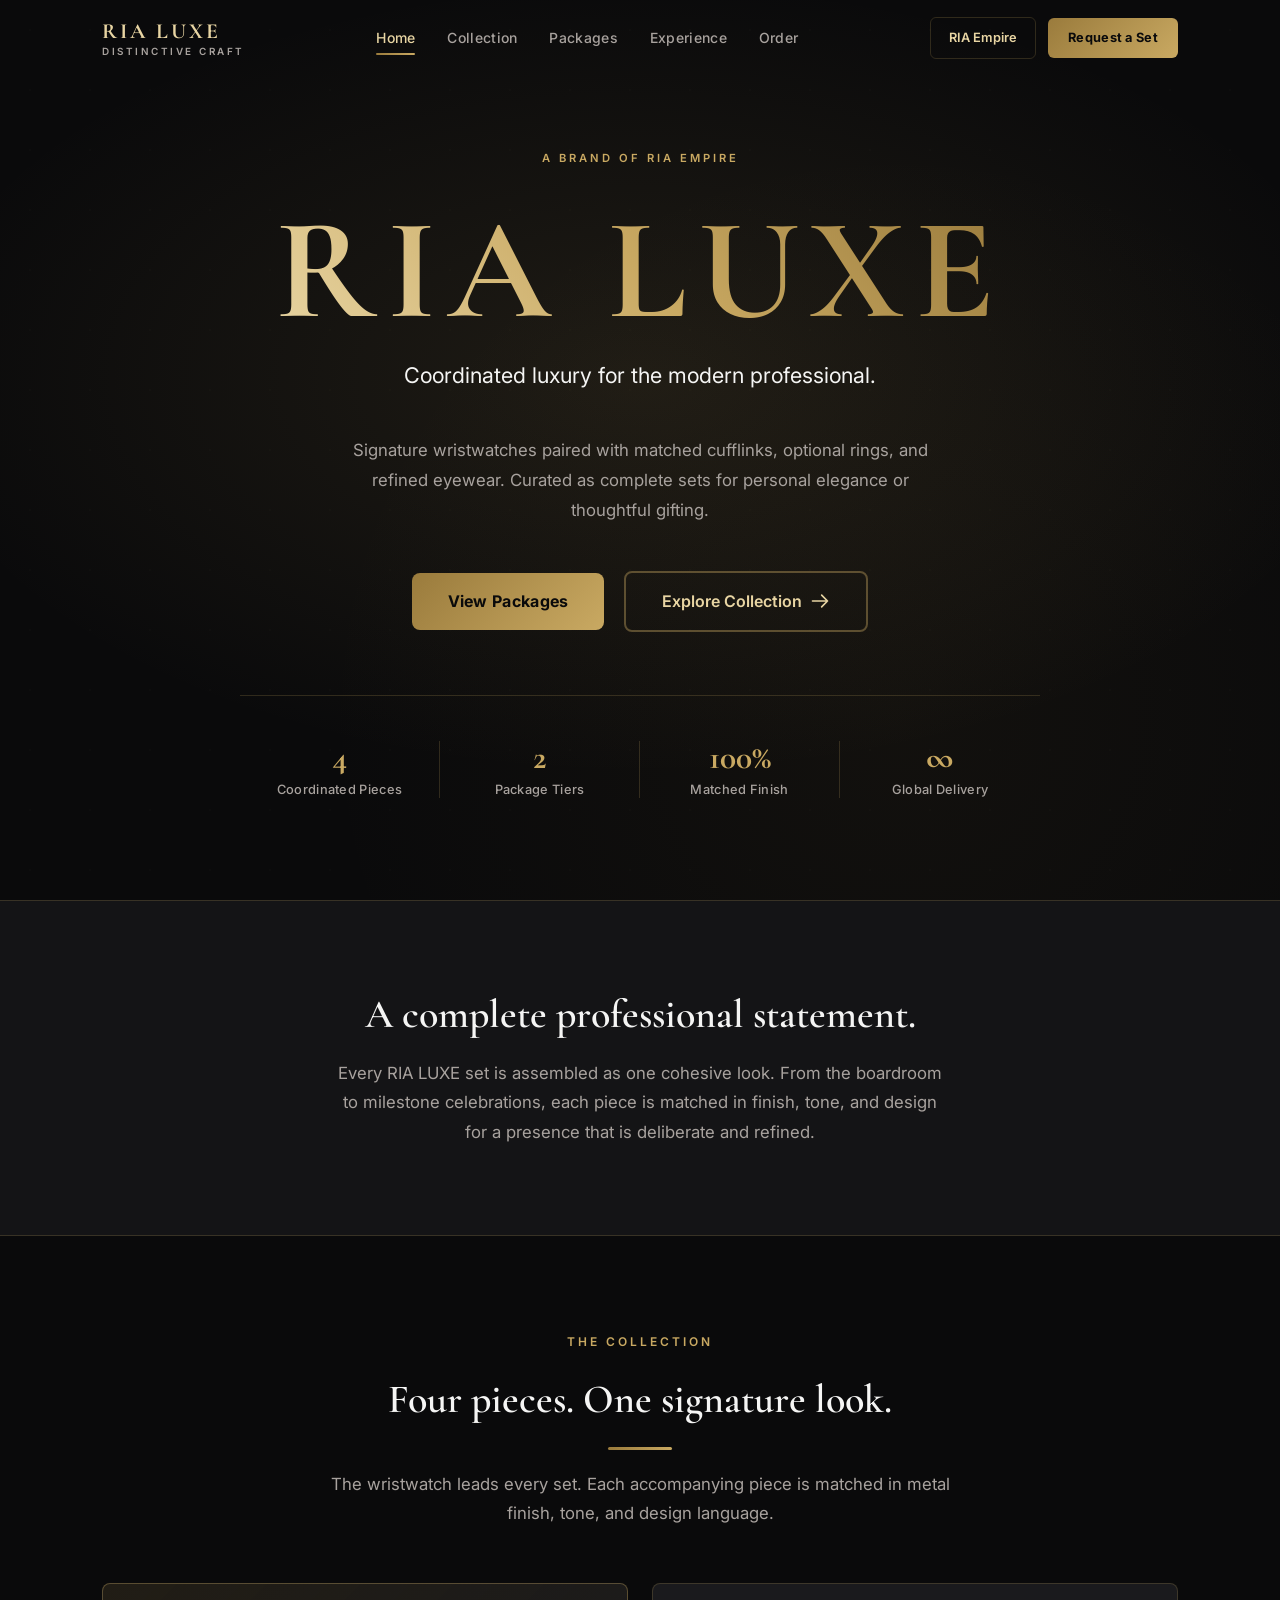
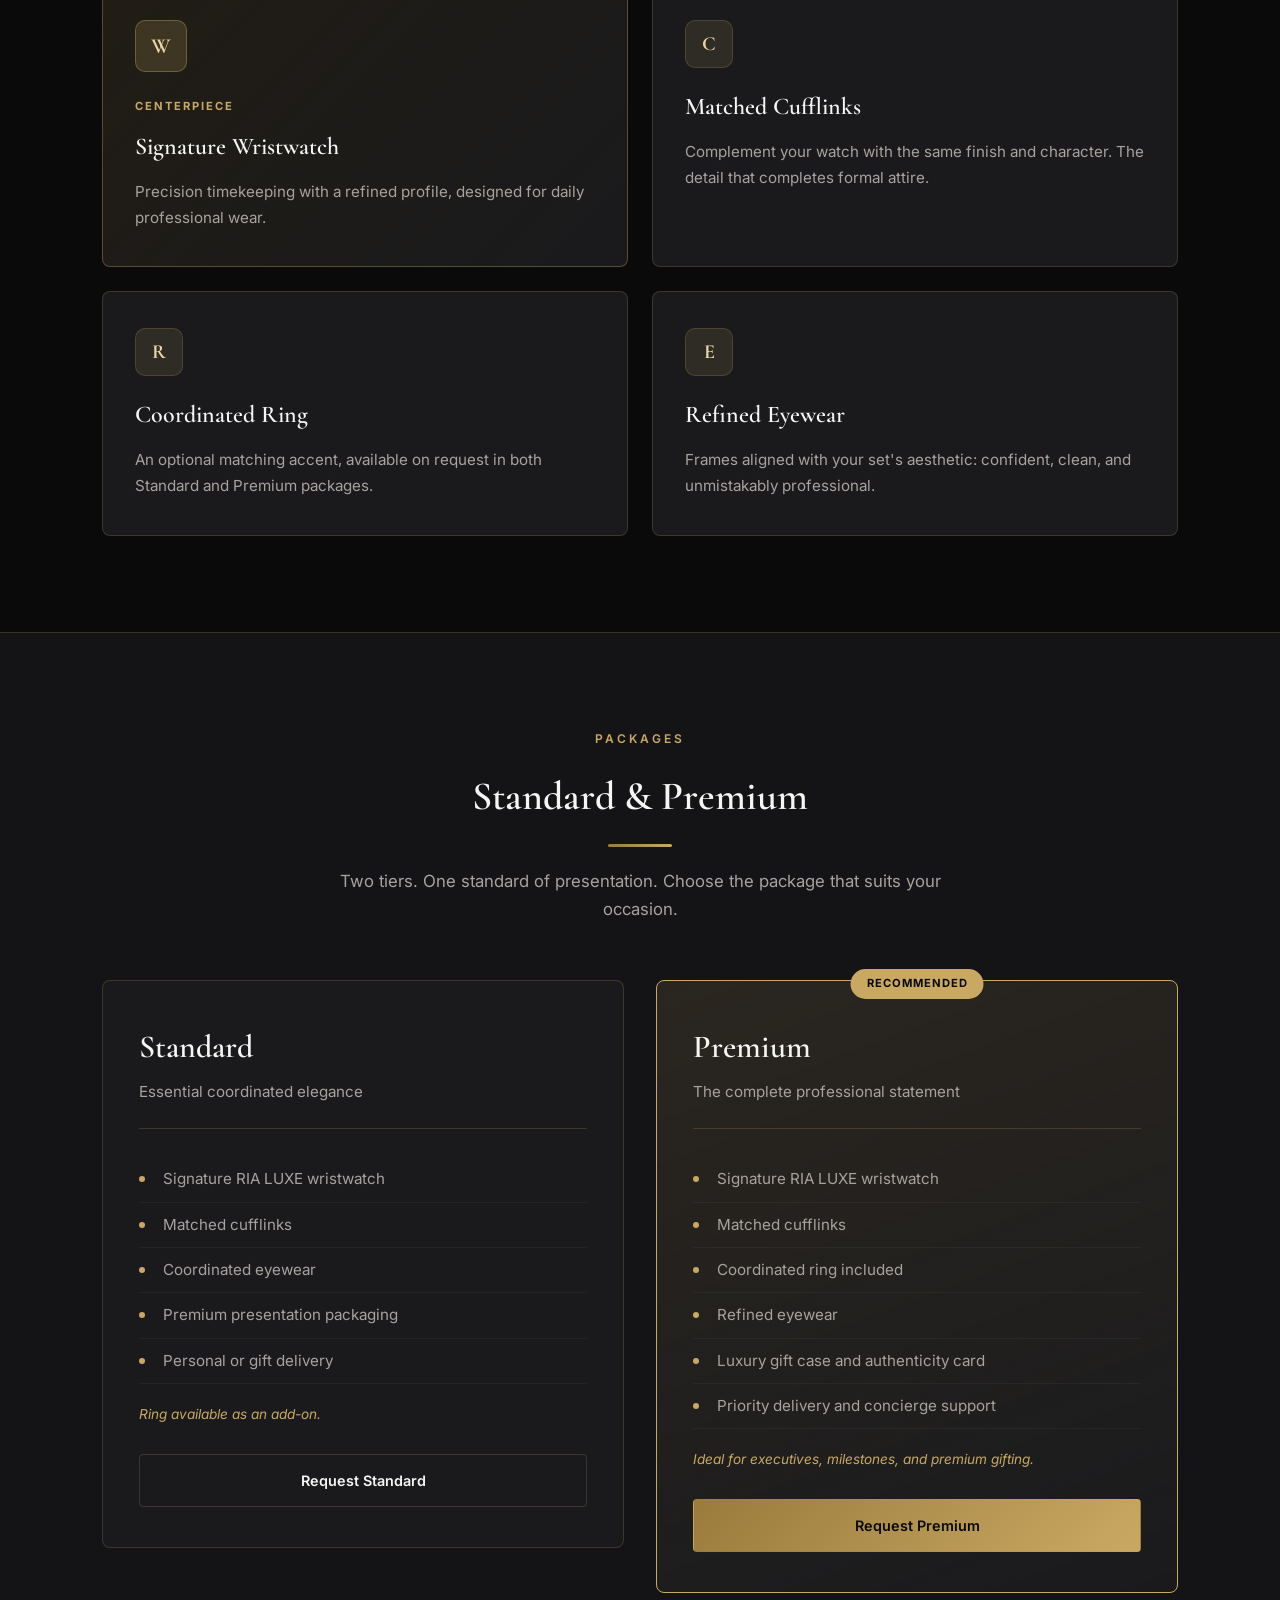
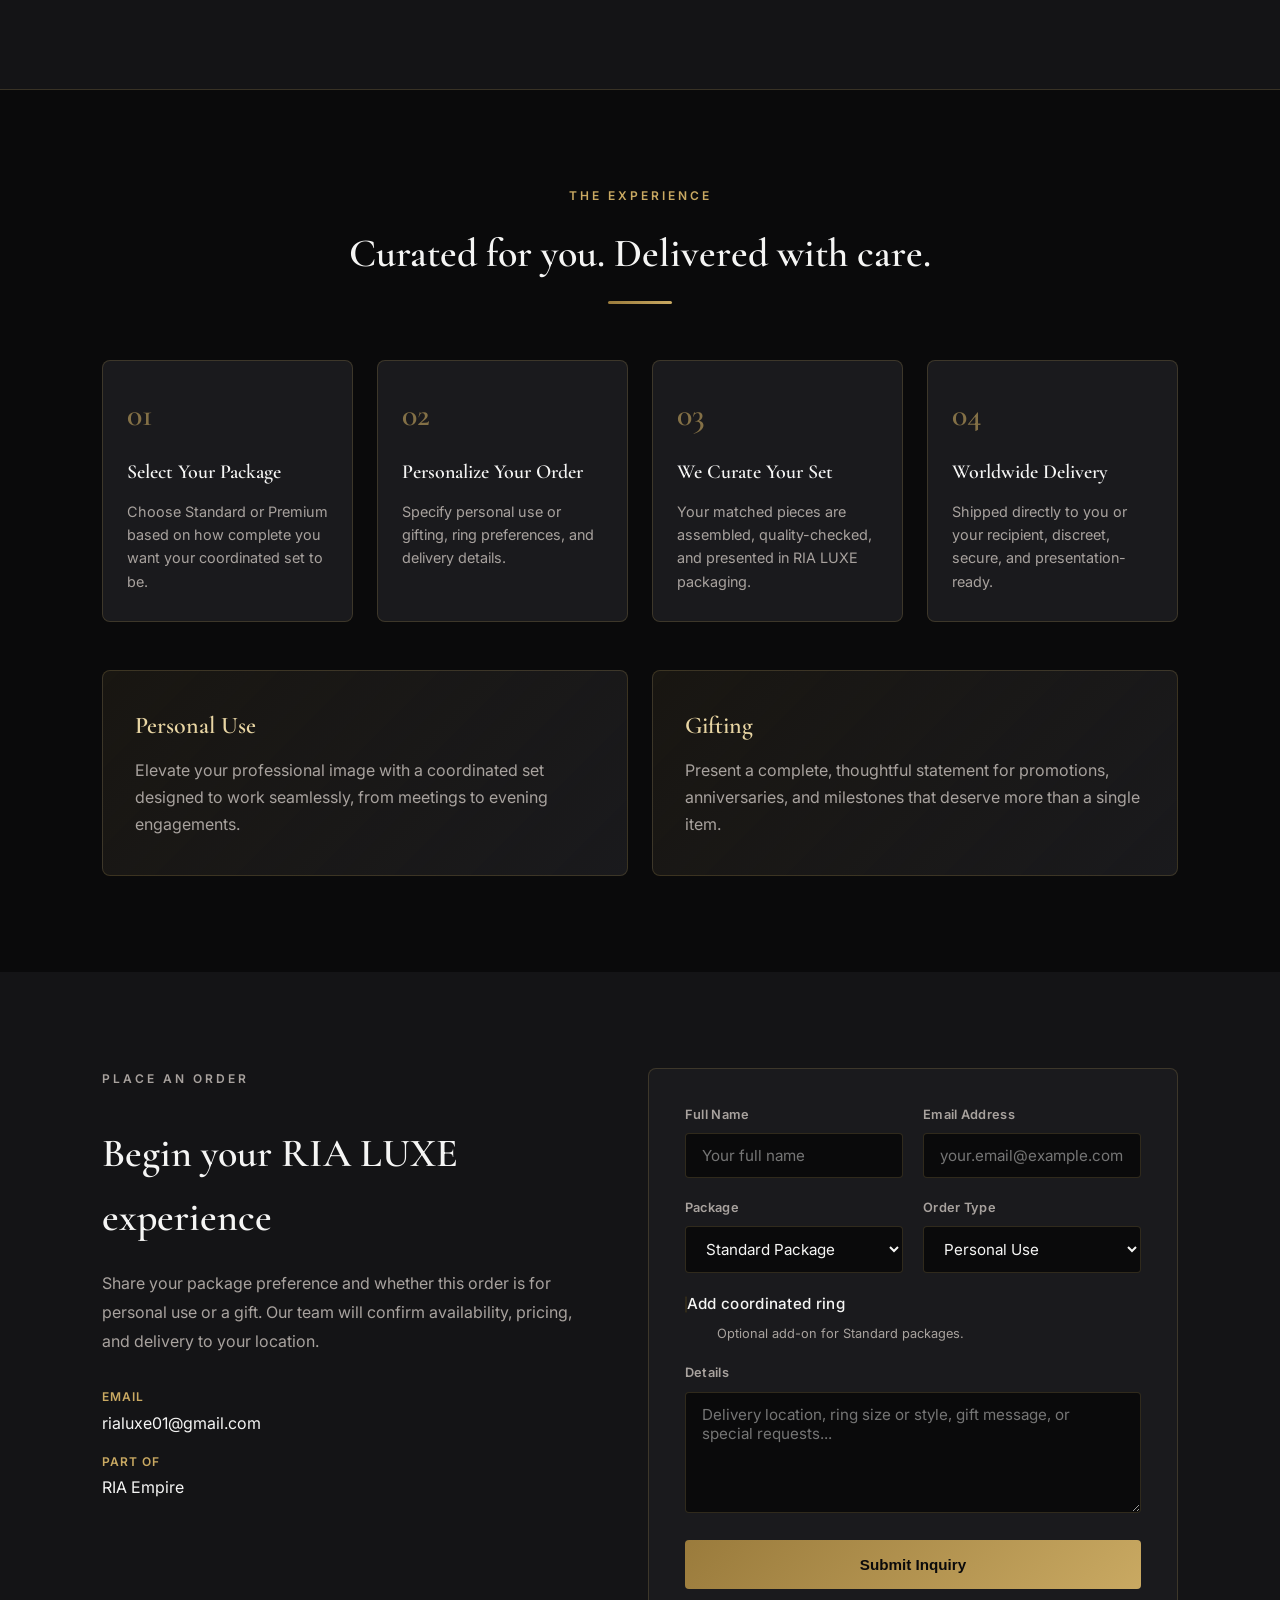
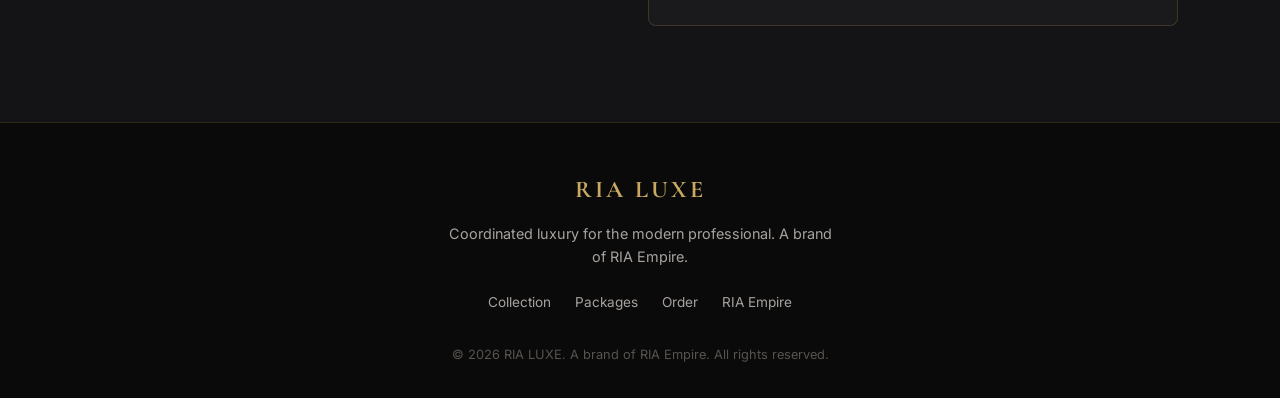
==== commit cdc2bb5d: "feat: add checkbox for ring" ====
--- a/ria-luxe/index.html
+++ b/ria-luxe/index.html
@@ -288,9 +288,18 @@
                         </select>
                     </div>
                 </div>
+                <div class="form-group form-group-checkbox" id="ring-addon-group">
+                    <input type="hidden" name="include_ring" id="include-ring-hidden" value="No">
+                    <label class="checkbox-label" for="ring-addon">
+                        <input type="checkbox" id="ring-addon" value="yes">
+                        <span class="checkbox-box" aria-hidden="true"></span>
+                        <span class="checkbox-text">Add coordinated ring</span>
+                    </label>
+                    <p class="form-hint" id="ring-addon-hint">Optional add-on for Standard packages.</p>
+                </div>
                 <div class="form-group">
                     <label for="message">Details</label>
-                    <textarea id="message" name="message" rows="5" placeholder="Delivery location, ring preference, gift message, or special requests..." required></textarea>
+                    <textarea id="message" name="message" rows="5" placeholder="Delivery location, ring size or style, gift message, or special requests..." required></textarea>
                 </div>
                 <button type="submit" class="btn-submit">Submit Inquiry</button>
             </form>
--- a/ria-luxe/styles.css
+++ b/ria-luxe/styles.css
@@ -866,6 +866,88 @@
 .form-group textarea {
     resize: vertical;
     min-height: 120px;
+}
+
+.form-group-checkbox {
+    margin-bottom: 20px;
+}
+
+.checkbox-label {
+    display: flex;
+    align-items: flex-start;
+    gap: 12px;
+    cursor: pointer;
+    user-select: none;
+}
+
+.checkbox-label input[type="checkbox"] {
+    position: absolute;
+    opacity: 0;
+    width: 0;
+    height: 0;
+    pointer-events: none;
+}
+
+.checkbox-box {
+    flex-shrink: 0;
+    width: 20px;
+    height: 20px;
+    margin-top: 1px;
+    border: 1px solid var(--border);
+    border-radius: 4px;
+    background: var(--bg);
+    position: relative;
+    transition: border-color 0.2s ease, background 0.2s ease;
+}
+
+.checkbox-box::after {
+    content: '';
+    position: absolute;
+    left: 6px;
+    top: 2px;
+    width: 5px;
+    height: 10px;
+    border: solid #0a0a0b;
+    border-width: 0 2px 2px 0;
+    transform: rotate(45deg) scale(0);
+    transition: transform 0.15s ease;
+}
+
+.checkbox-label input[type="checkbox"]:checked + .checkbox-box {
+    background: linear-gradient(135deg, var(--gold-dark), var(--gold));
+    border-color: var(--gold);
+}
+
+.checkbox-label input[type="checkbox"]:checked + .checkbox-box::after {
+    transform: rotate(45deg) scale(1);
+}
+
+.checkbox-label input[type="checkbox"]:focus-visible + .checkbox-box {
+    outline: 2px solid var(--gold);
+    outline-offset: 2px;
+}
+
+.checkbox-label input[type="checkbox"]:disabled + .checkbox-box {
+    opacity: 0.85;
+    cursor: not-allowed;
+}
+
+.checkbox-label:has(input[type="checkbox"]:disabled) {
+    cursor: not-allowed;
+}
+
+.checkbox-text {
+    font-size: 0.95rem;
+    font-weight: 500;
+    color: var(--text);
+    line-height: 1.4;
+}
+
+.form-hint {
+    margin: 8px 0 0 32px;
+    font-size: 0.8rem;
+    color: var(--text-muted);
+    line-height: 1.5;
 }
 
 .btn-submit {
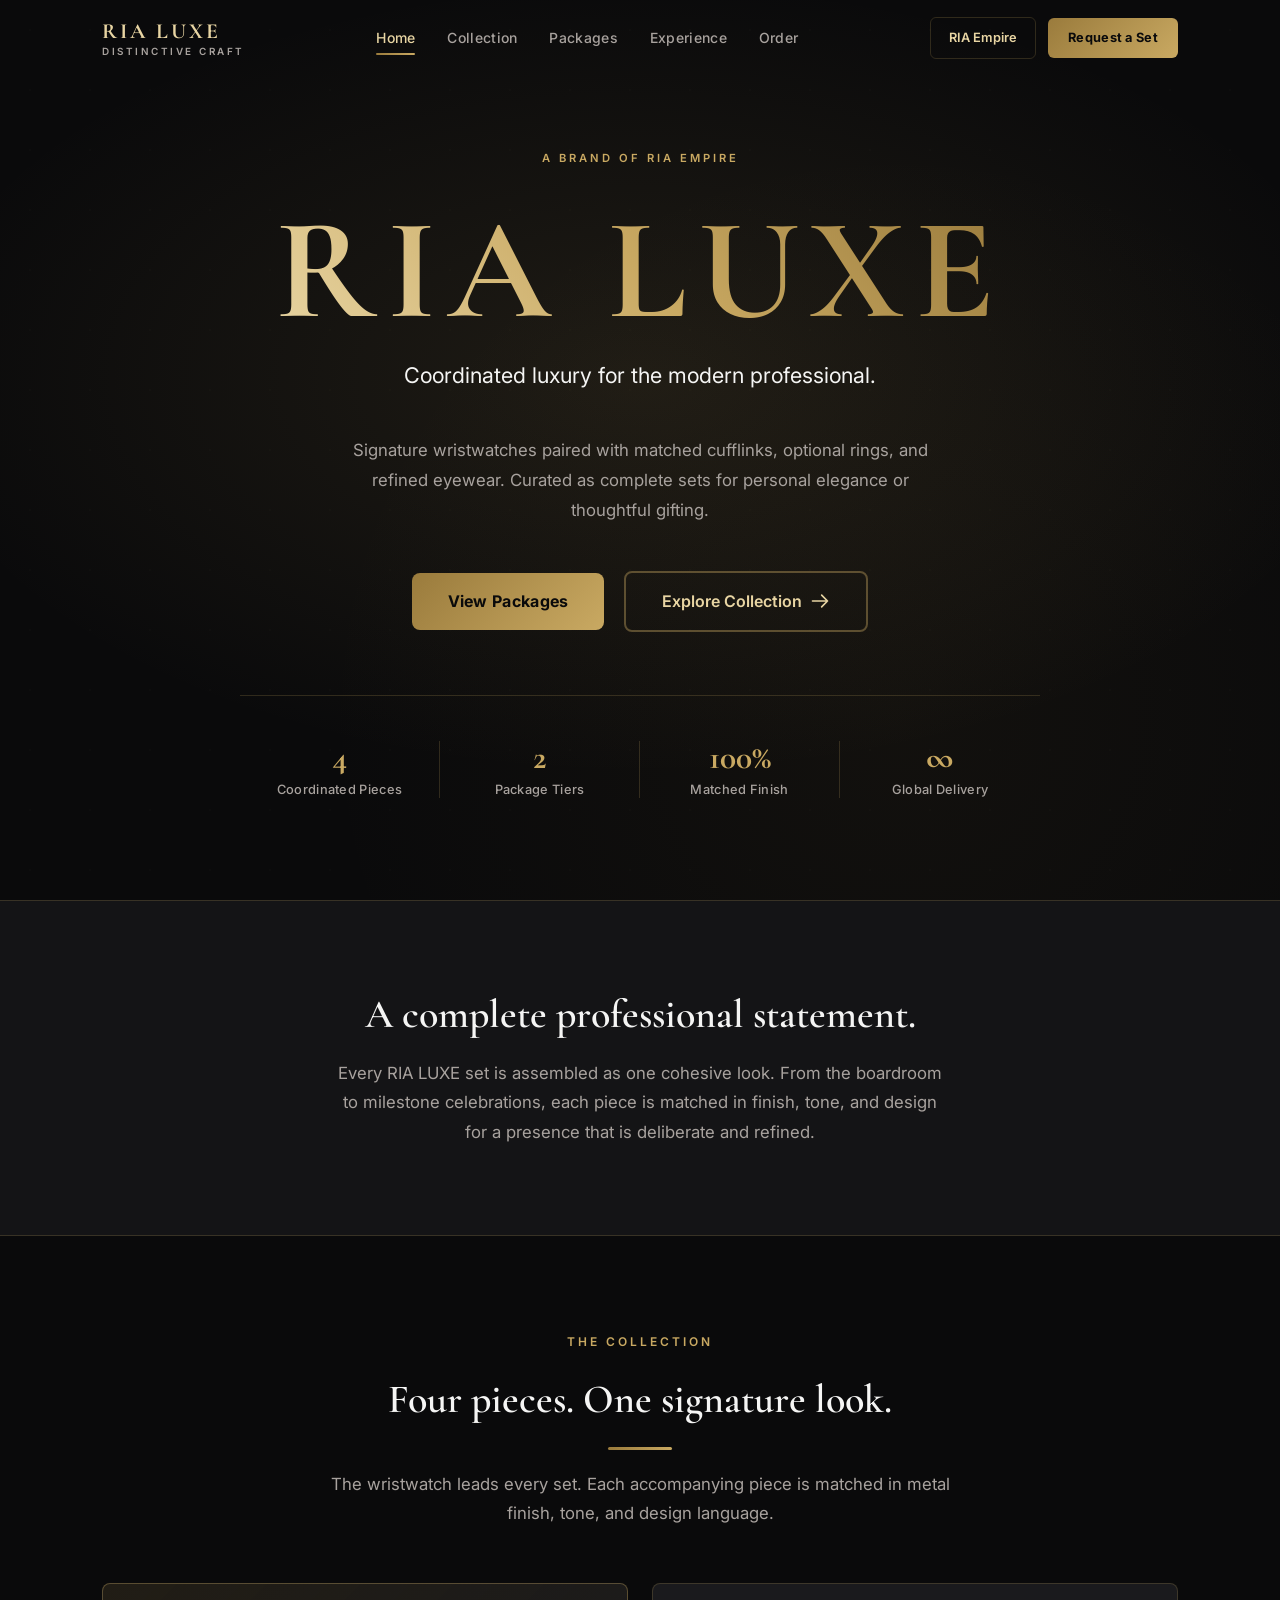
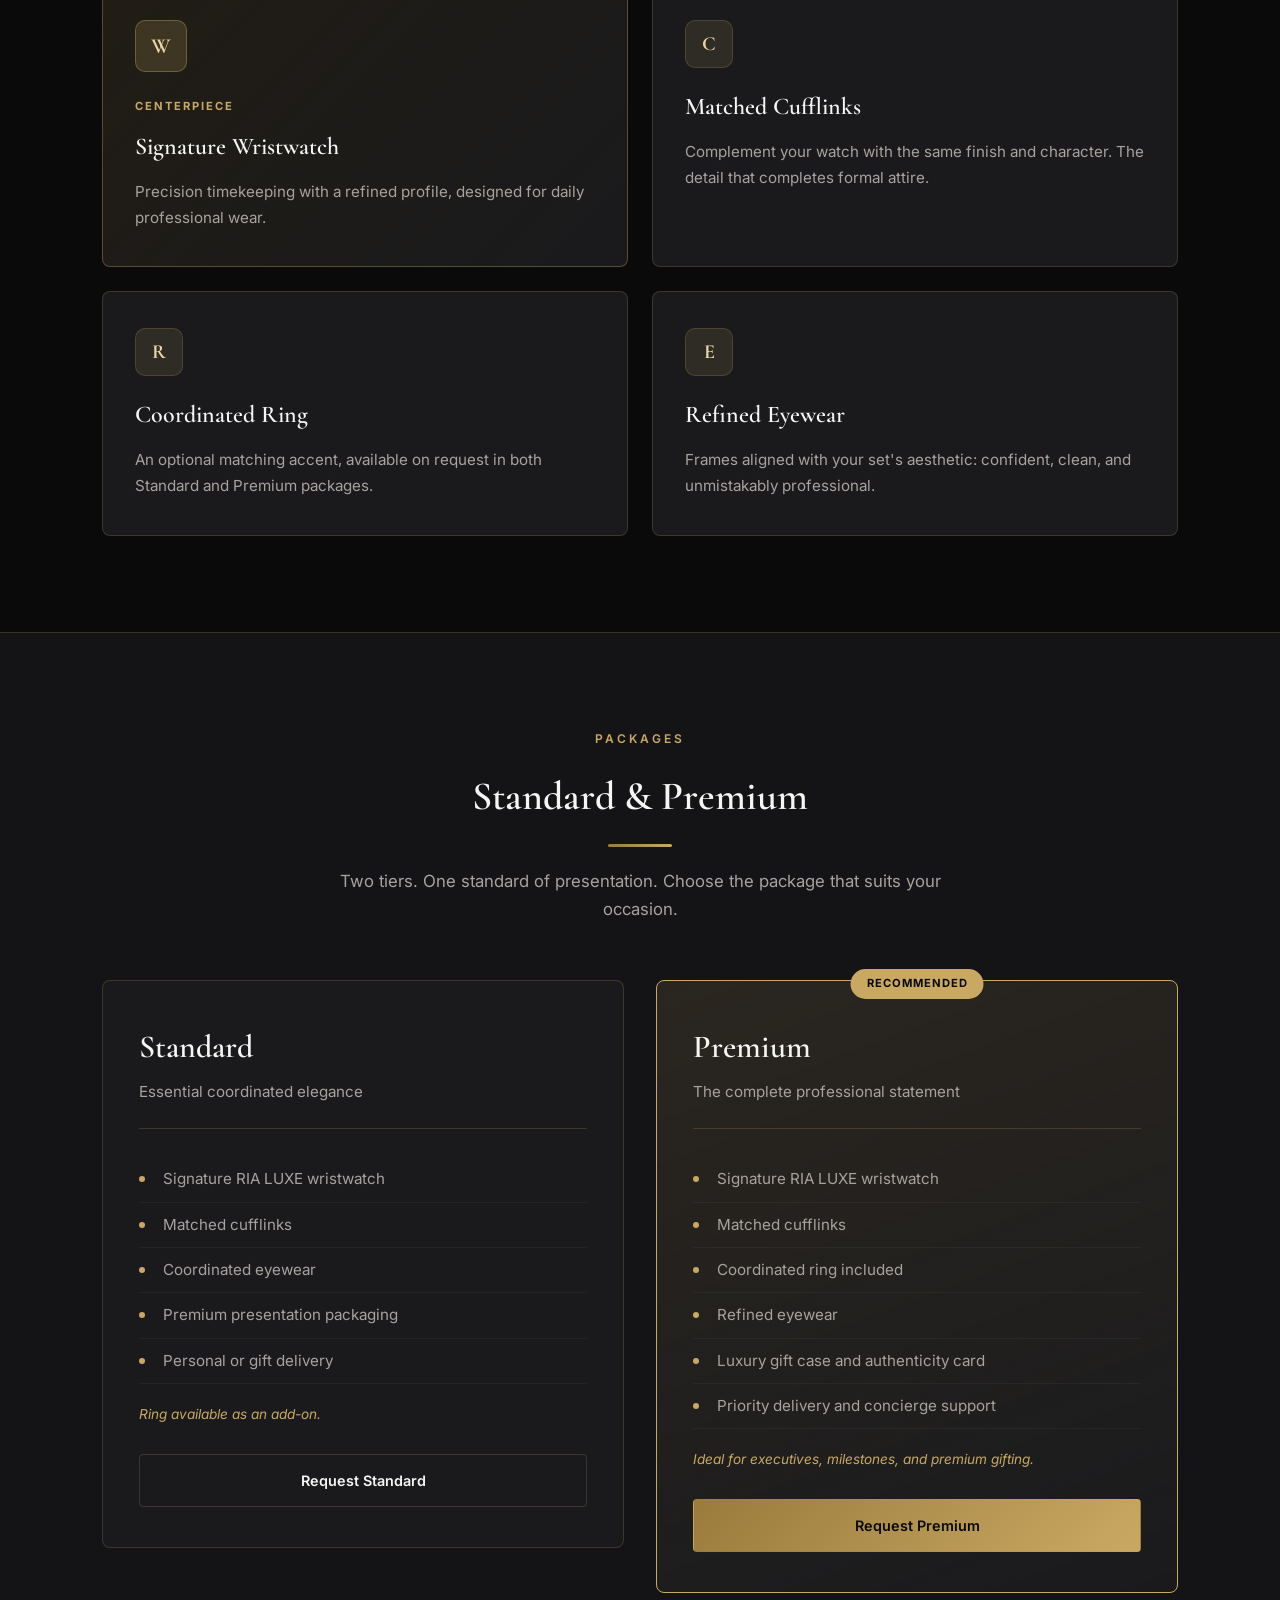
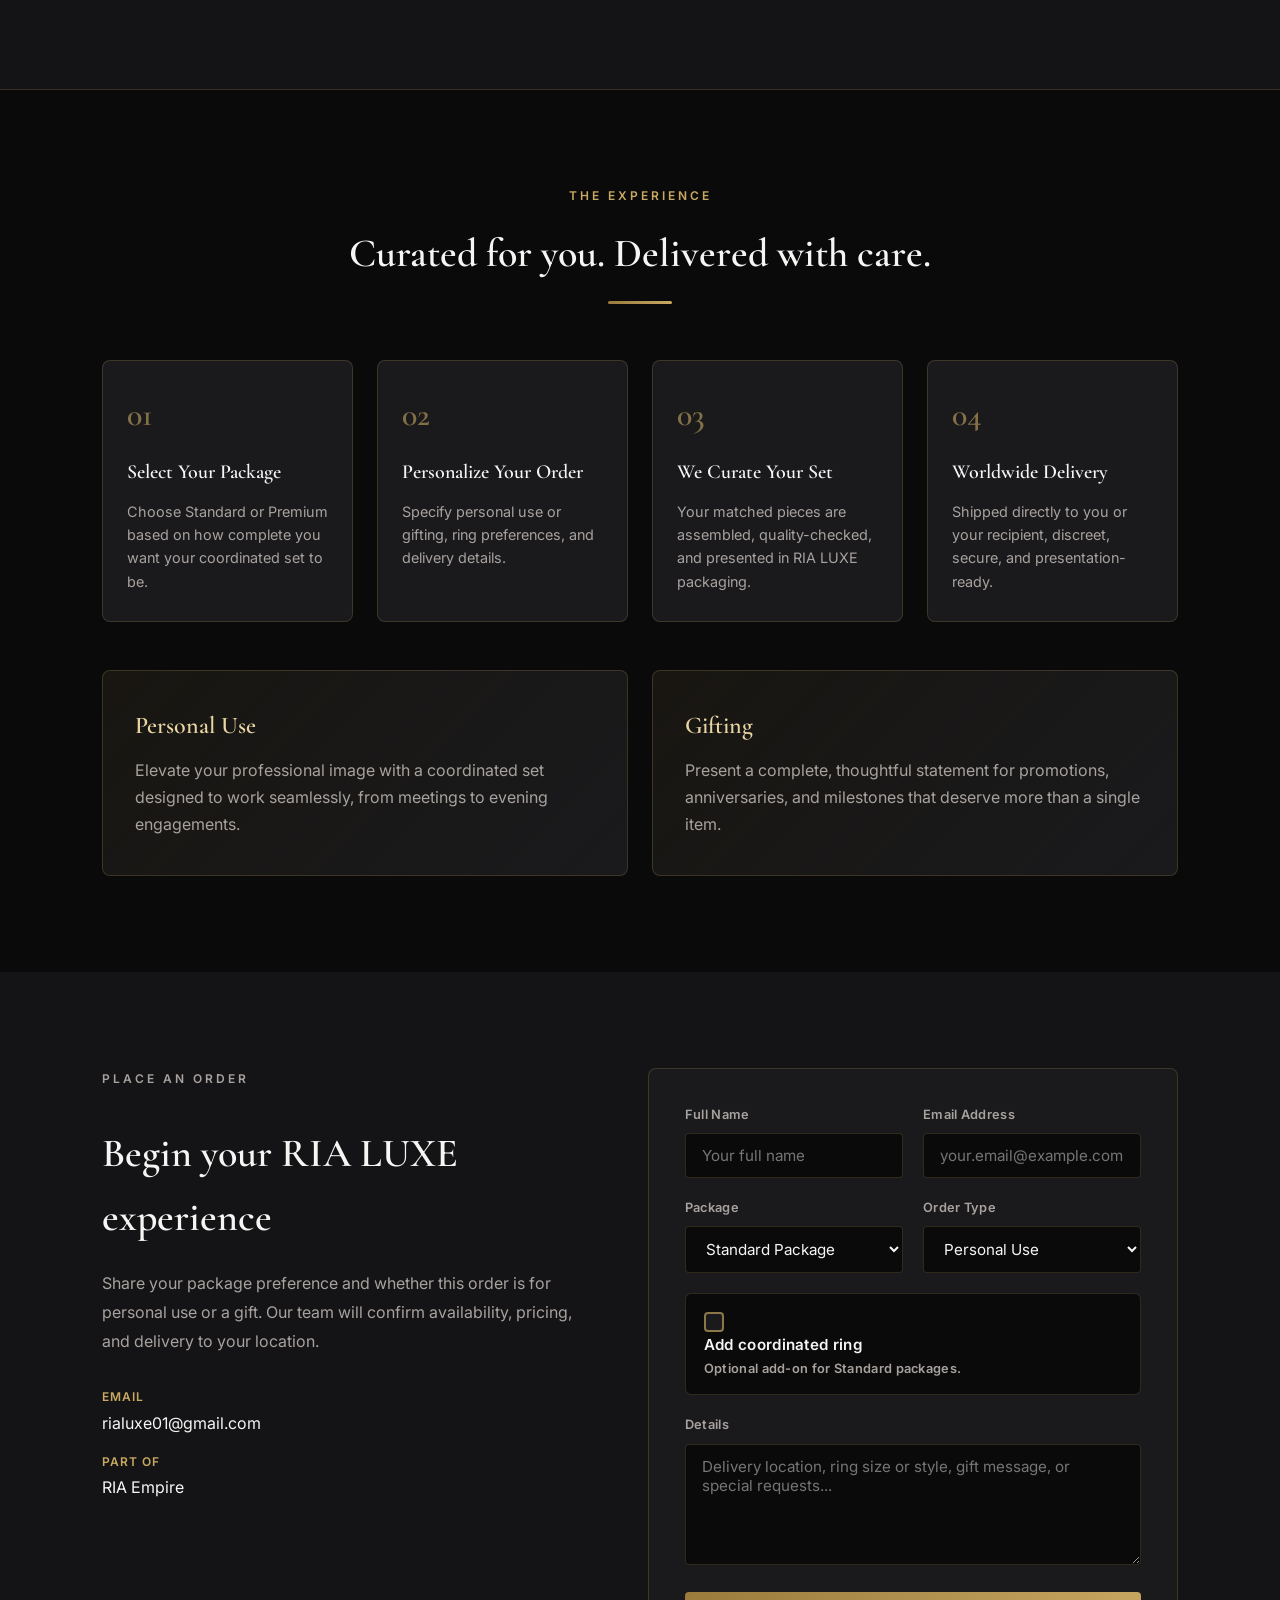
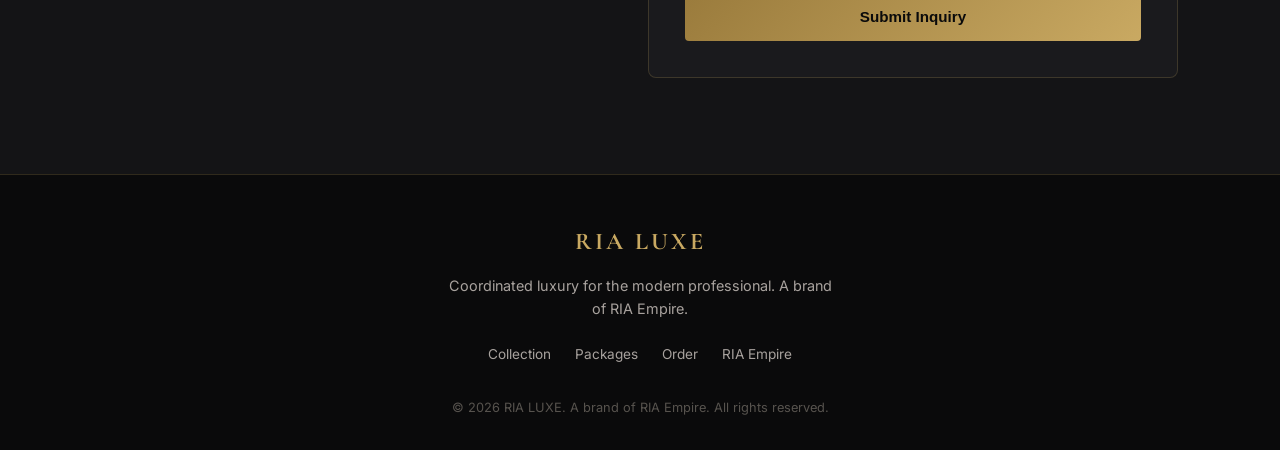
==== commit b7abd1ff: "fix: add checkbox for ring" ====
--- a/ria-luxe/index.html
+++ b/ria-luxe/index.html
@@ -290,12 +290,13 @@
                 </div>
                 <div class="form-group form-group-checkbox" id="ring-addon-group">
                     <input type="hidden" name="include_ring" id="include-ring-hidden" value="No">
-                    <label class="checkbox-label" for="ring-addon">
-                        <input type="checkbox" id="ring-addon" value="yes">
-                        <span class="checkbox-box" aria-hidden="true"></span>
-                        <span class="checkbox-text">Add coordinated ring</span>
+                    <label class="checkbox-card" for="ring-addon">
+                        <input type="checkbox" id="ring-addon" class="checkbox-input" value="yes">
+                        <span class="checkbox-content">
+                            <span class="checkbox-text">Add coordinated ring</span>
+                            <span class="form-hint" id="ring-addon-hint">Optional add-on for Standard packages.</span>
+                        </span>
                     </label>
-                    <p class="form-hint" id="ring-addon-hint">Optional add-on for Standard packages.</p>
                 </div>
                 <div class="form-group">
                     <label for="message">Details</label>
--- a/ria-luxe/styles.css
+++ b/ria-luxe/styles.css
@@ -842,7 +842,7 @@
     letter-spacing: 0.3px;
 }
 
-.form-group input,
+.form-group input:not([type="checkbox"]):not([type="hidden"]),
 .form-group select,
 .form-group textarea {
     width: 100%;
@@ -856,7 +856,7 @@
     transition: border-color 0.2s ease;
 }
 
-.form-group input:focus,
+.form-group input:not([type="checkbox"]):not([type="hidden"]):focus,
 .form-group select:focus,
 .form-group textarea:focus {
     outline: none;
@@ -872,79 +872,91 @@
     margin-bottom: 20px;
 }
 
-.checkbox-label {
+.checkbox-card {
     display: flex;
     align-items: flex-start;
-    gap: 12px;
+    gap: 14px;
+    padding: 16px 18px;
+    border: 1px solid var(--border);
+    border-radius: 6px;
+    background: var(--bg);
     cursor: pointer;
-    user-select: none;
-}
-
-.checkbox-label input[type="checkbox"] {
-    position: absolute;
-    opacity: 0;
-    width: 0;
-    height: 0;
-    pointer-events: none;
-}
-
-.checkbox-box {
+    transition: border-color 0.2s ease, background 0.2s ease;
+}
+
+.checkbox-card:hover {
+    border-color: rgba(201, 169, 98, 0.45);
+    background: rgba(201, 169, 98, 0.04);
+}
+
+.checkbox-input {
+    appearance: none;
+    -webkit-appearance: none;
     flex-shrink: 0;
     width: 20px;
     height: 20px;
-    margin-top: 1px;
-    border: 1px solid var(--border);
+    min-width: 20px;
+    min-height: 20px;
+    margin: 2px 0 0;
+    border: 2px solid rgba(201, 169, 98, 0.65);
     border-radius: 4px;
-    background: var(--bg);
-    position: relative;
+    background: var(--bg-card);
+    cursor: pointer;
+    display: inline-grid;
+    place-content: center;
     transition: border-color 0.2s ease, background 0.2s ease;
 }
 
-.checkbox-box::after {
+.checkbox-input::after {
     content: '';
-    position: absolute;
-    left: 6px;
-    top: 2px;
     width: 5px;
     height: 10px;
     border: solid #0a0a0b;
-    border-width: 0 2px 2px 0;
+    border-width: 0 2.5px 2.5px 0;
     transform: rotate(45deg) scale(0);
     transition: transform 0.15s ease;
-}
-
-.checkbox-label input[type="checkbox"]:checked + .checkbox-box {
+    margin-top: -2px;
+}
+
+.checkbox-input:checked {
     background: linear-gradient(135deg, var(--gold-dark), var(--gold));
     border-color: var(--gold);
 }
 
-.checkbox-label input[type="checkbox"]:checked + .checkbox-box::after {
+.checkbox-input:checked::after {
     transform: rotate(45deg) scale(1);
 }
 
-.checkbox-label input[type="checkbox"]:focus-visible + .checkbox-box {
+.checkbox-input:focus-visible {
     outline: 2px solid var(--gold);
     outline-offset: 2px;
 }
 
-.checkbox-label input[type="checkbox"]:disabled + .checkbox-box {
-    opacity: 0.85;
+.checkbox-input:disabled {
     cursor: not-allowed;
-}
-
-.checkbox-label:has(input[type="checkbox"]:disabled) {
+    opacity: 0.7;
+}
+
+.checkbox-card:has(.checkbox-input:disabled) {
     cursor: not-allowed;
+    opacity: 0.9;
+}
+
+.checkbox-content {
+    display: flex;
+    flex-direction: column;
+    gap: 4px;
+    min-width: 0;
 }
 
 .checkbox-text {
     font-size: 0.95rem;
-    font-weight: 500;
+    font-weight: 600;
     color: var(--text);
     line-height: 1.4;
 }
 
 .form-hint {
-    margin: 8px 0 0 32px;
     font-size: 0.8rem;
     color: var(--text-muted);
     line-height: 1.5;
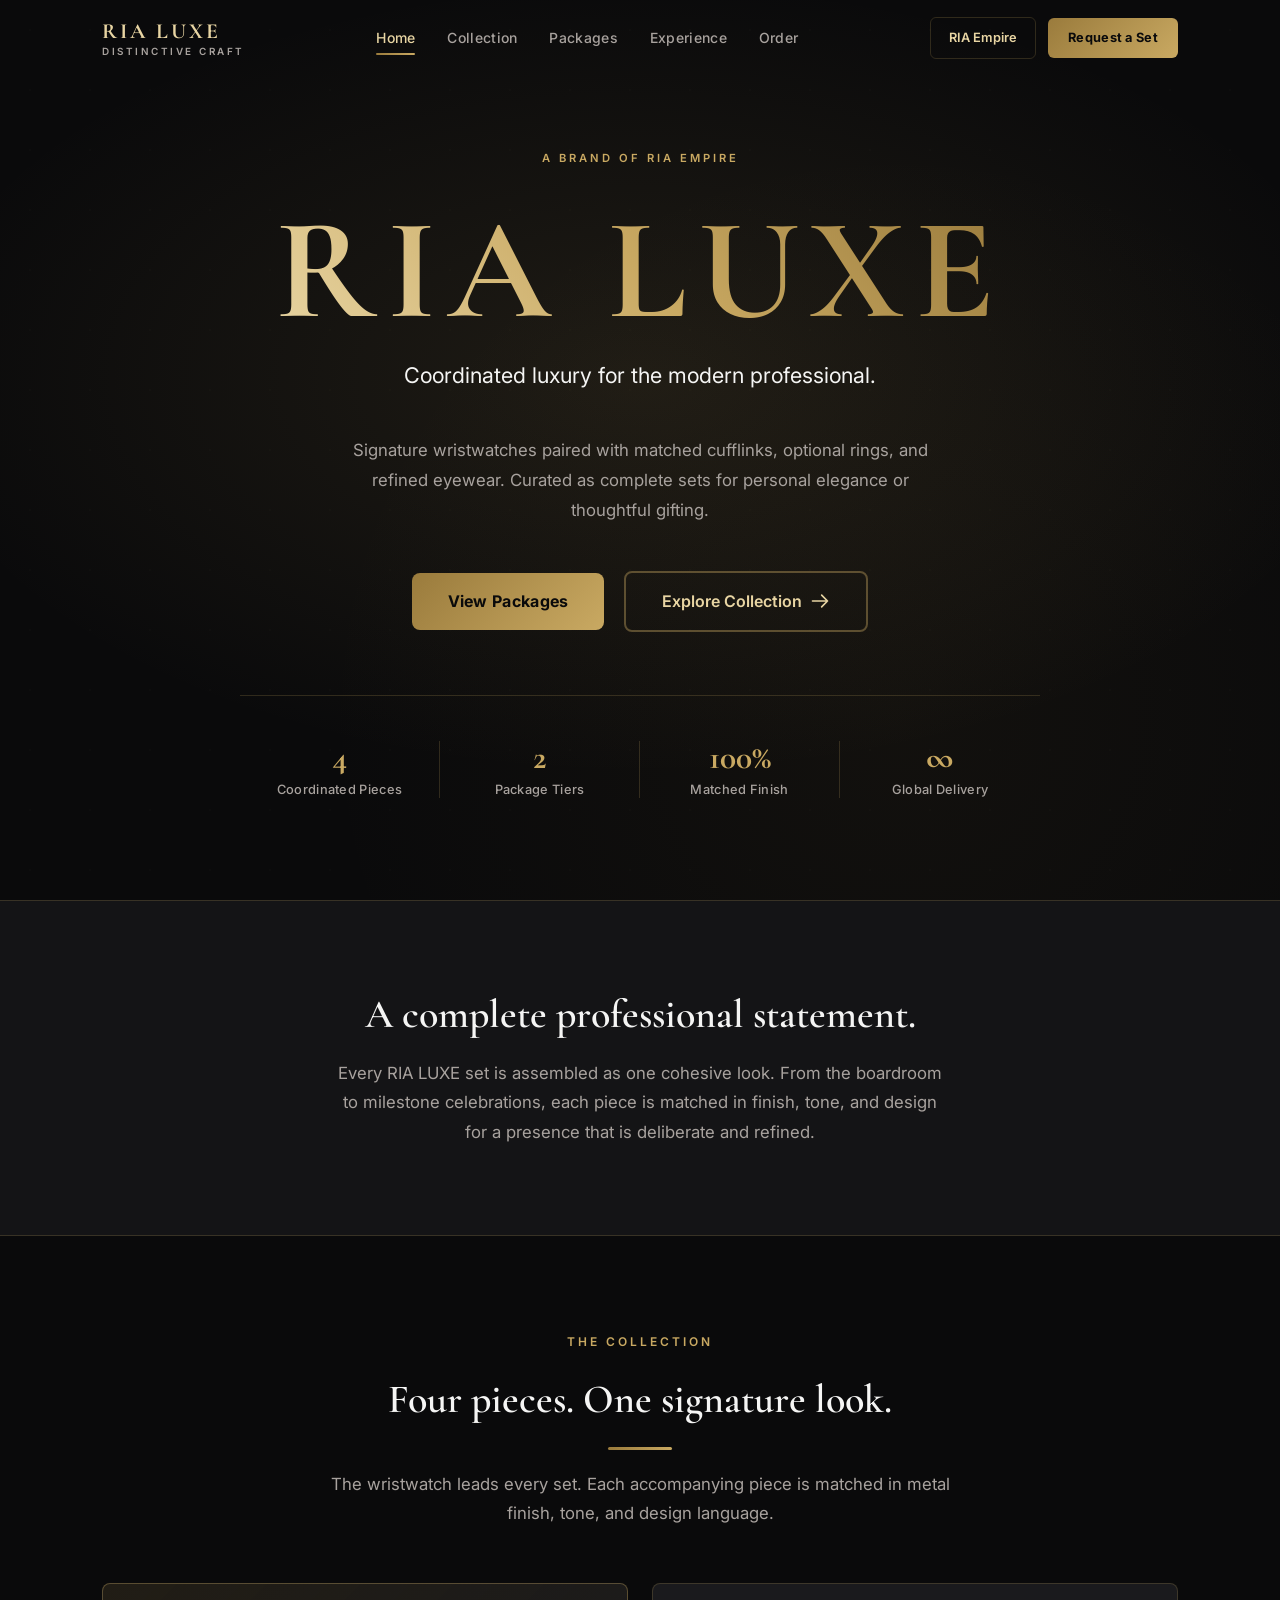
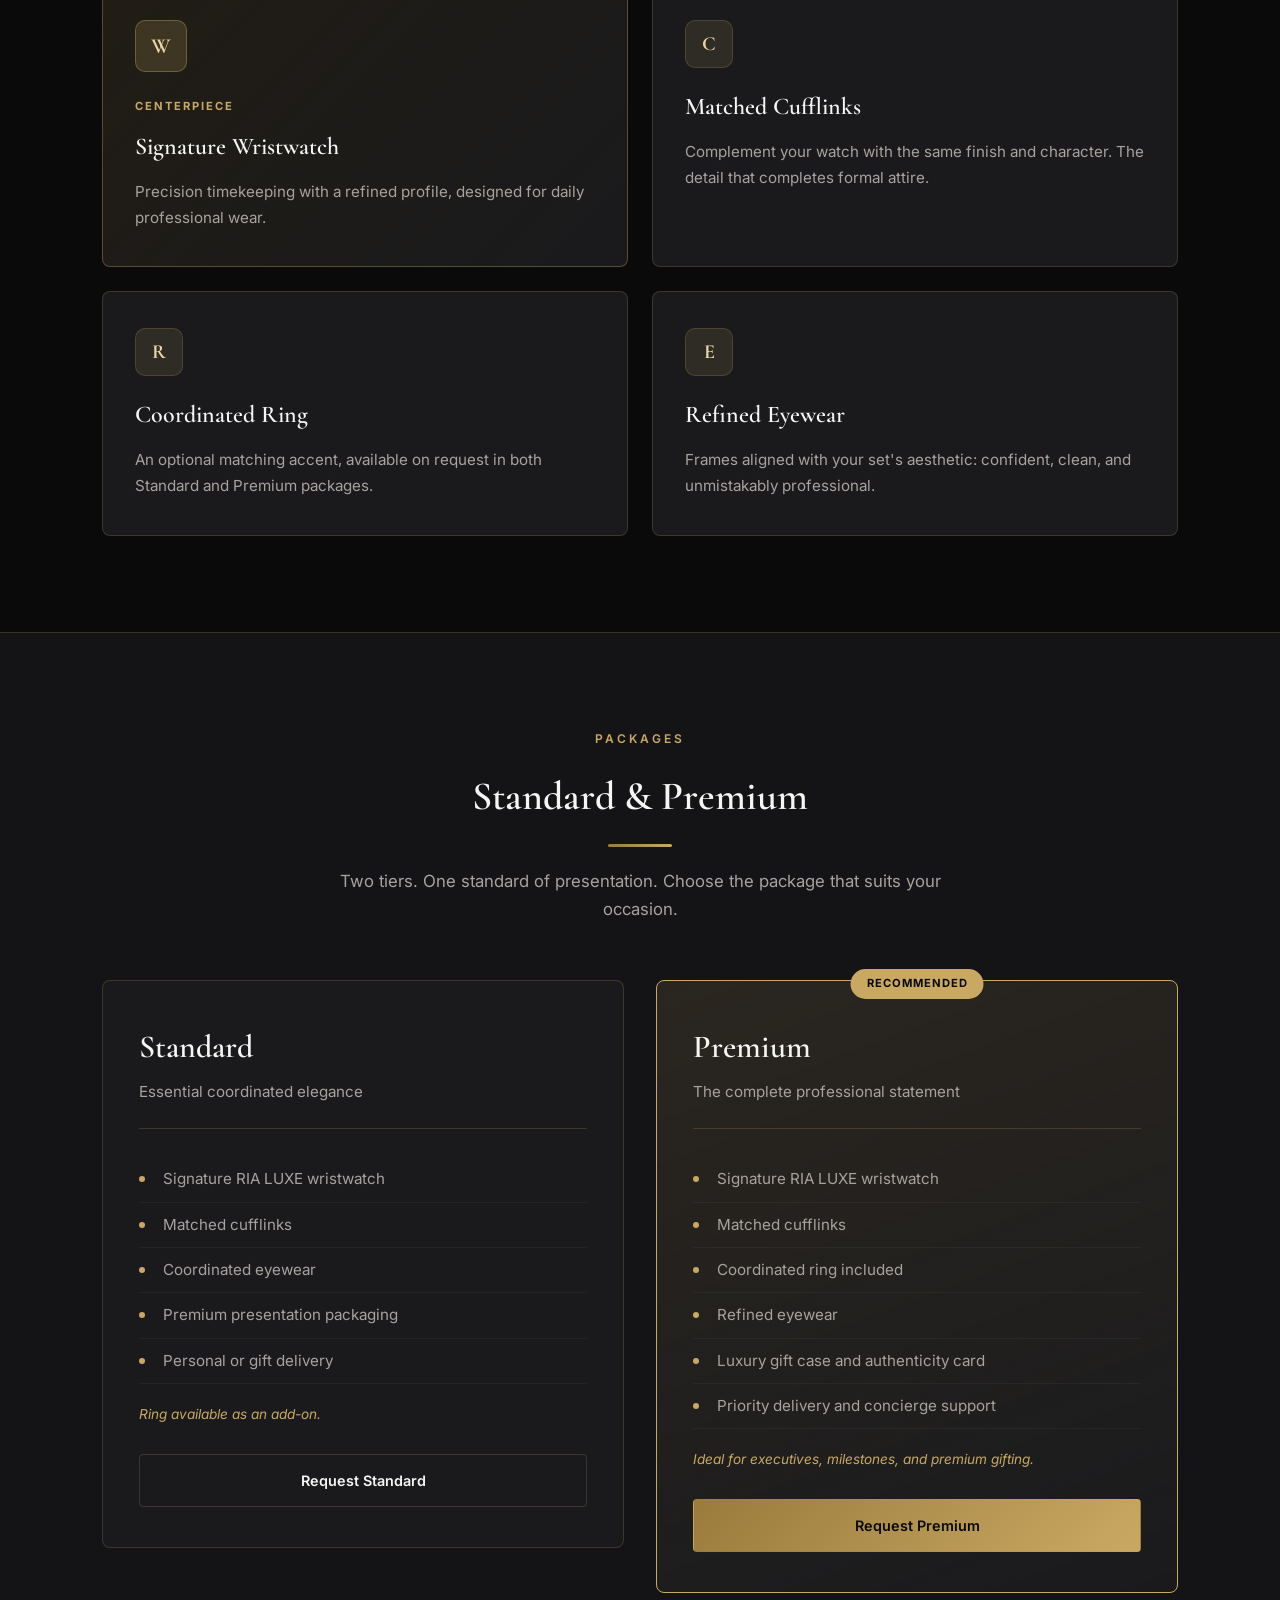
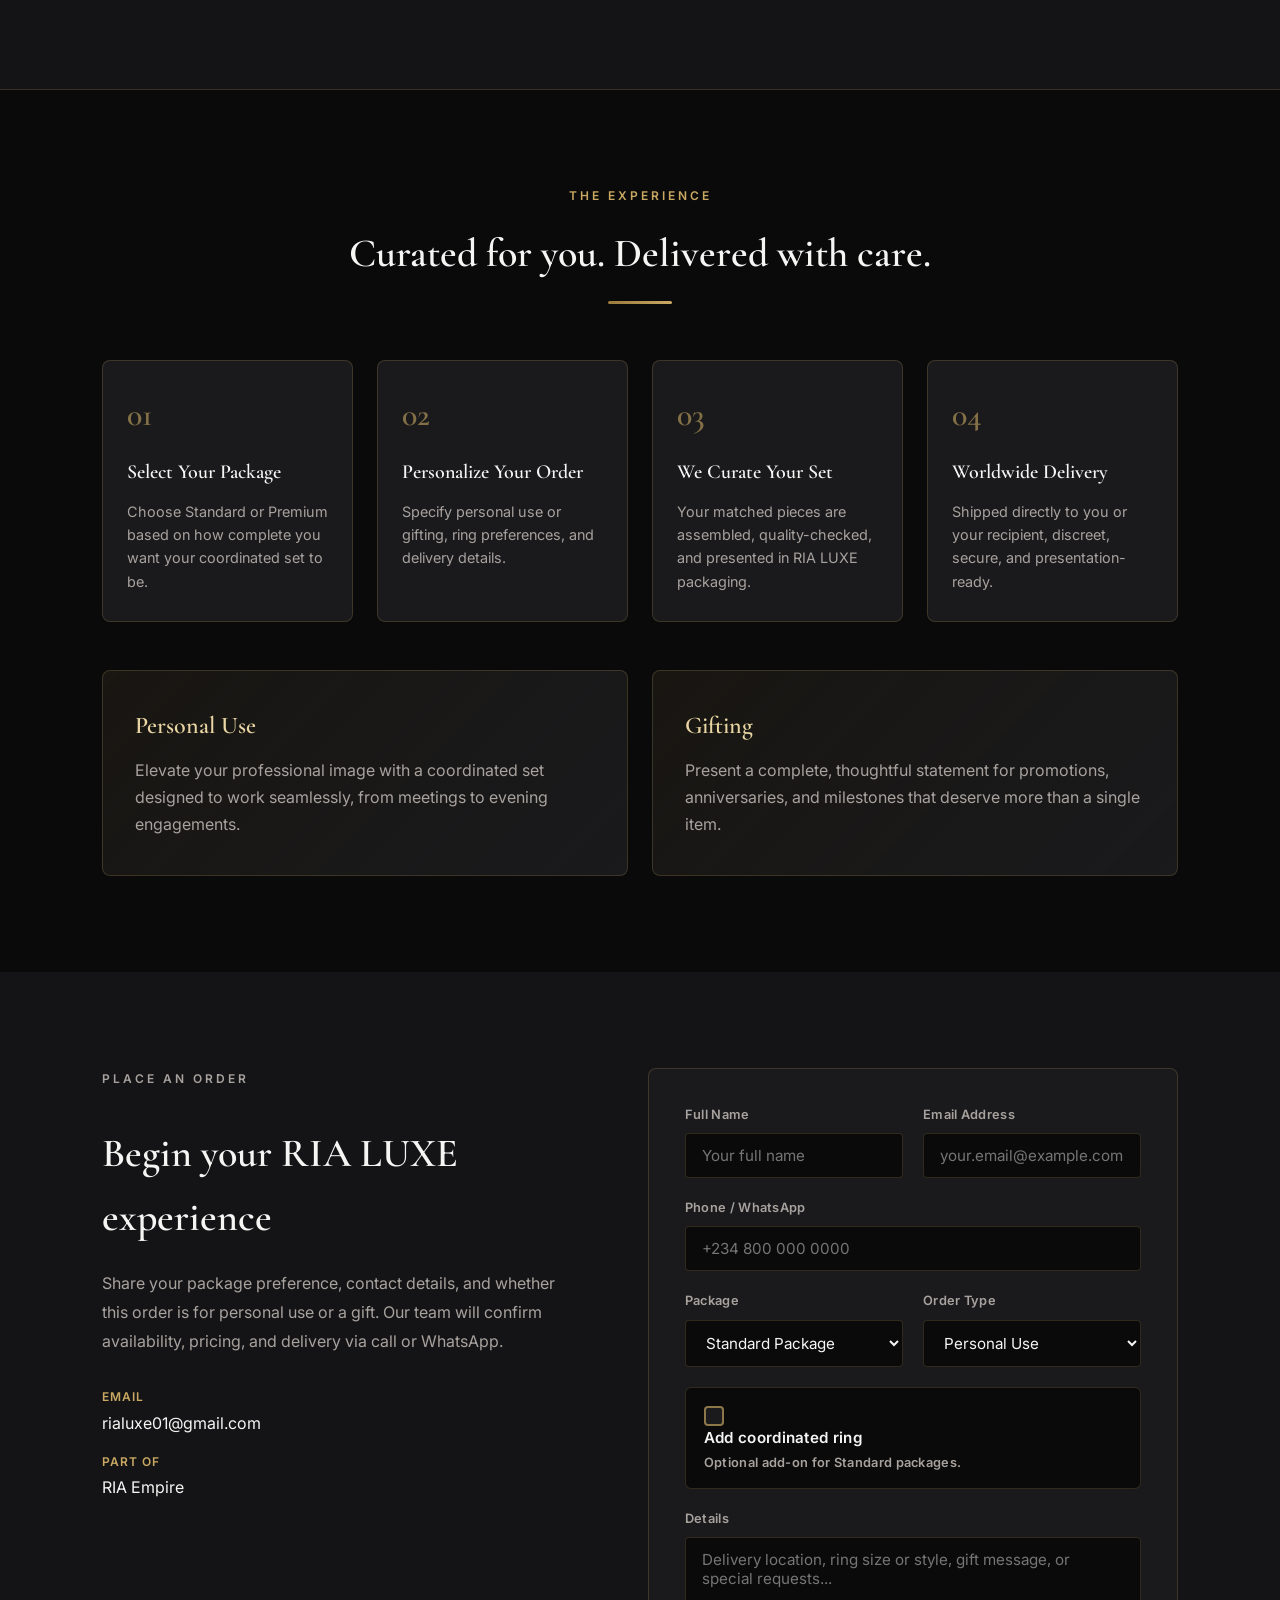
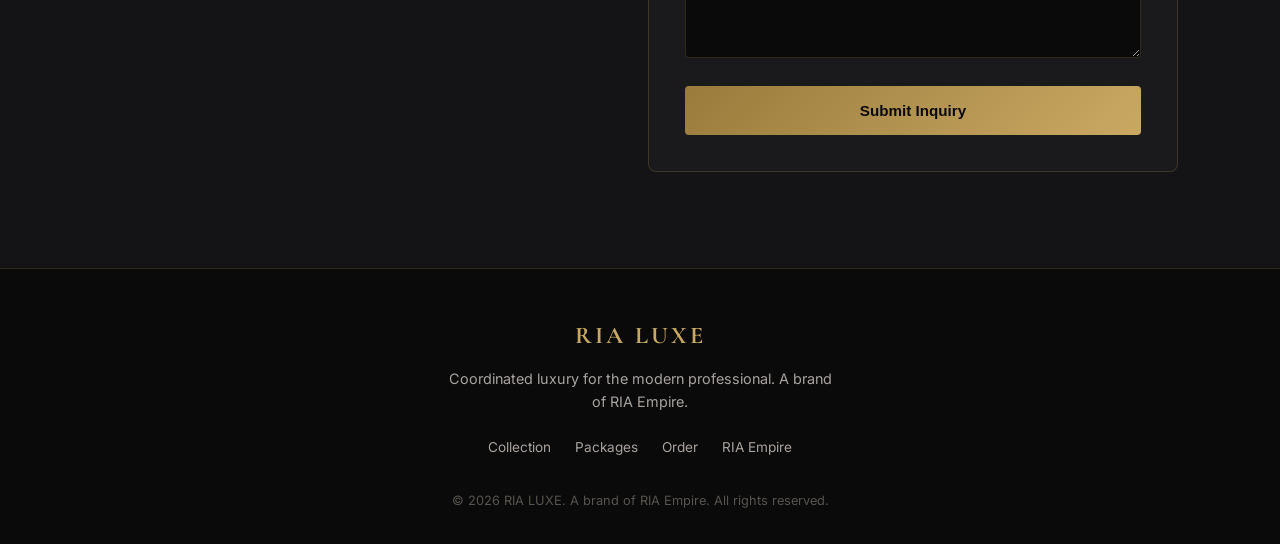
==== commit bee75024: "feat: add contact in form" ====
--- a/ria-luxe/index.html
+++ b/ria-luxe/index.html
@@ -245,8 +245,8 @@
                 <p class="section-eyebrow">Place an Order</p>
                 <h2>Begin your RIA LUXE experience</h2>
                 <p>
-                    Share your package preference and whether this order is for personal use or a gift.
-                    Our team will confirm availability, pricing, and delivery to your location.
+                    Share your package preference, contact details, and whether this order is for personal use or a gift.
+                    Our team will confirm availability, pricing, and delivery via call or WhatsApp.
                 </p>
                 <div class="order-contact">
                     <div class="order-contact-item">
@@ -271,6 +271,10 @@
                         <label for="email">Email Address</label>
                         <input type="email" id="email" name="email" placeholder="your.email@example.com" required>
                     </div>
+                </div>
+                <div class="form-group">
+                    <label for="phone">Phone / WhatsApp</label>
+                    <input type="tel" id="phone" name="phone" placeholder="+234 800 000 0000" autocomplete="tel" inputmode="tel" required>
                 </div>
                 <div class="form-row">
                     <div class="form-group">
